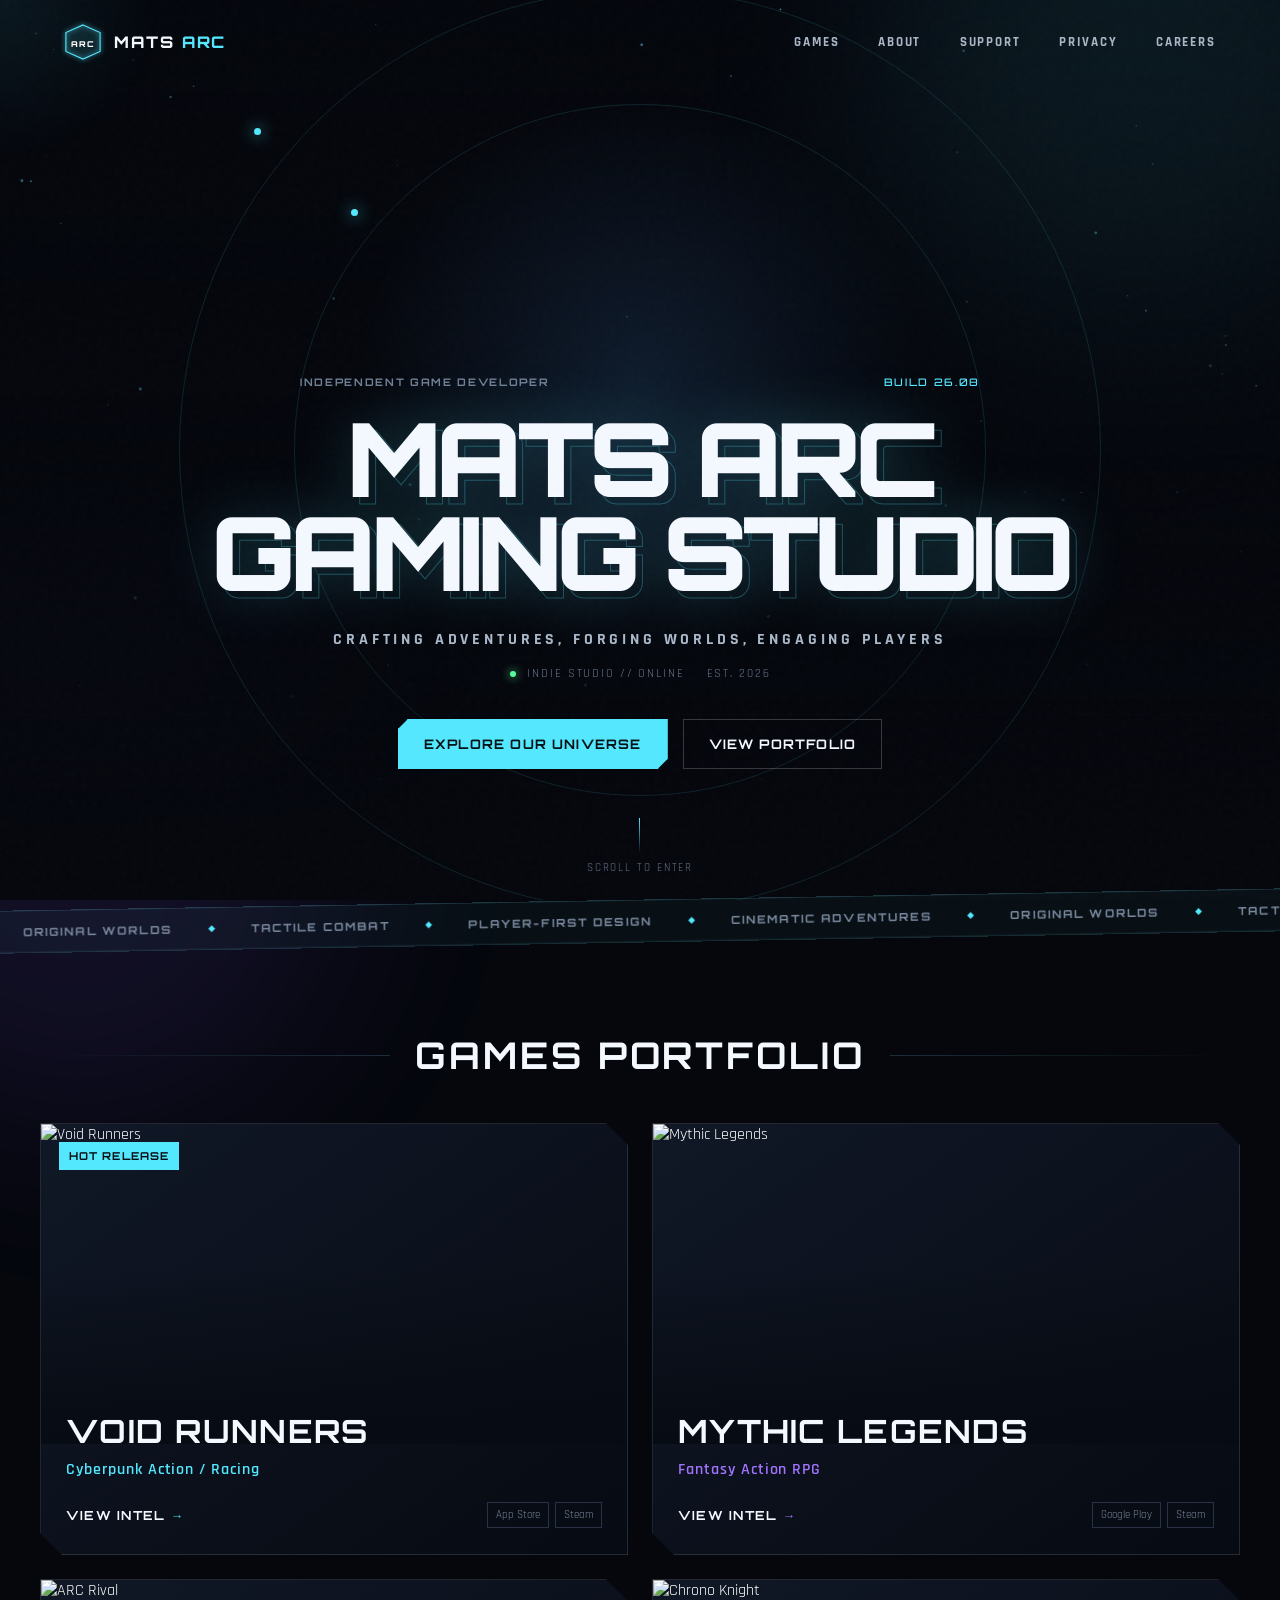
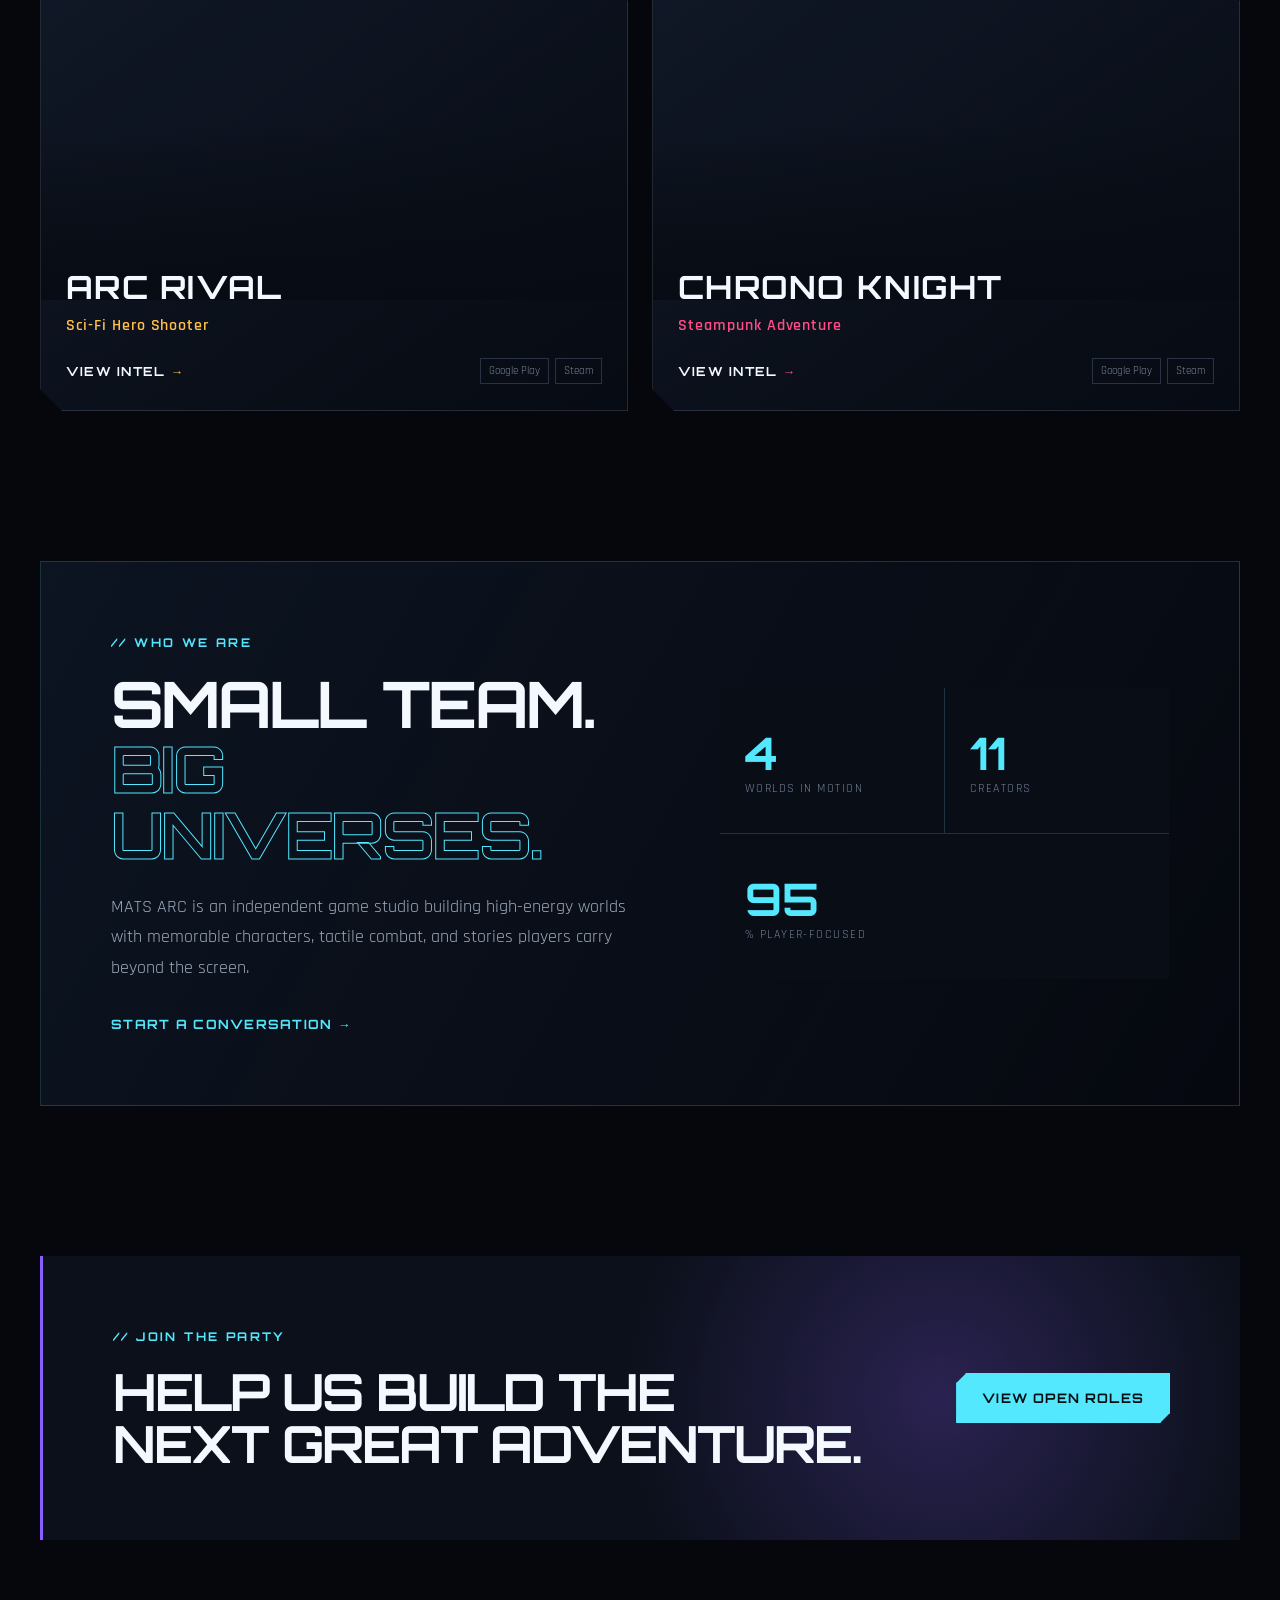
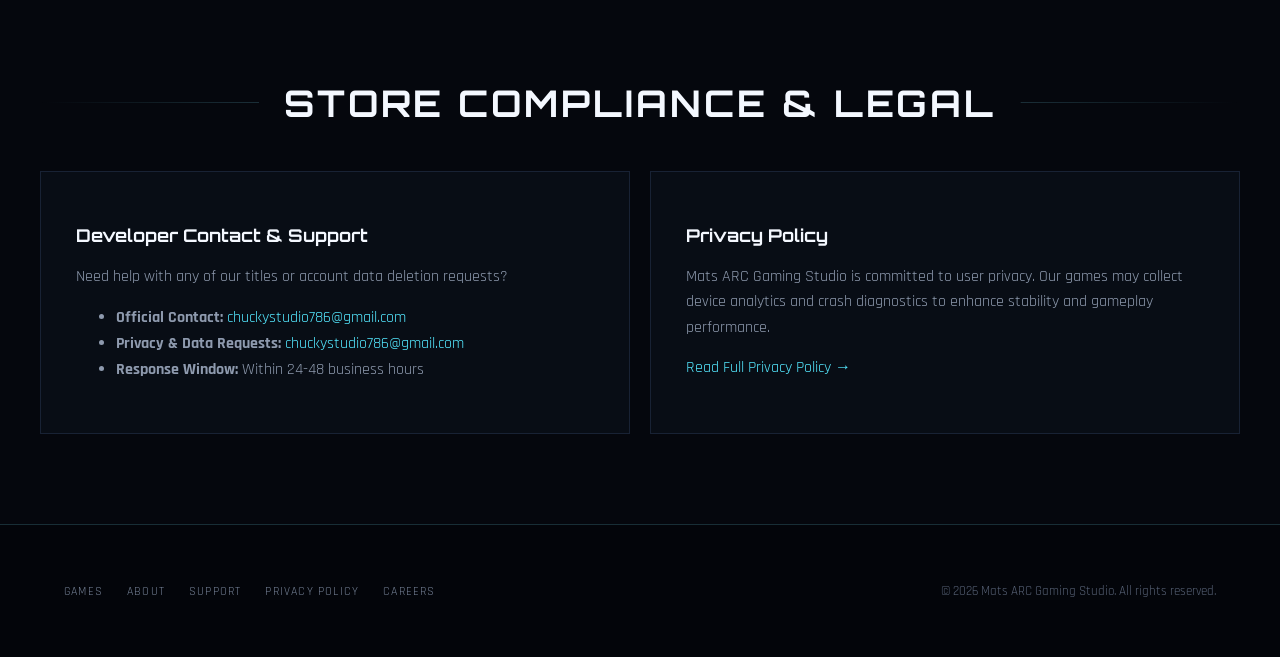
==== index.html @ cc890bae "feat: Built portfolio site with privacy page" ====
<!DOCTYPE html>
<html lang="en">
<head>
  <meta charset="UTF-8">
  <meta name="viewport" content="width=device-width, initial-scale=1.0">
  <title>MATS ARC | Official Game Studio Portfolio</title>
  <link rel="stylesheet" href="style.css">
  <link rel="preconnect" href="https://fonts.googleapis.com">
  <link rel="preconnect" href="https://fonts.gstatic.com" crossorigin>
  <link href="https://fonts.googleapis.com/css2?family=Orbitron:wght@500;700;900&family=Rajdhani:wght@500;600;700&display=swap" rel="stylesheet">
</head>
<body>

  <div class="cursor-glow" aria-hidden="true"></div>
  <div class="scroll-progress" aria-hidden="true"></div>
  <div class="screen-noise" aria-hidden="true"></div>

  <div class="page-loader" aria-hidden="true">
    <div class="loader-mark">ARC</div>
    <div class="loader-track"><span></span></div>
  </div>

  <!-- Background Animated Canvas -->
  <canvas id="particle-canvas"></canvas>

  <!-- Ambient Energy Waves -->
  <div class="ambient-glow wave-1"></div>
  <div class="ambient-glow wave-2"></div>

  <!-- Header Navigation -->
  <nav class="navbar">
    <a href="#" class="nav-logo">
      <div class="logo-shield">
        <svg viewBox="0 0 100 100" class="shield-svg">
          <polygon points="50,5 95,25 95,75 50,95 5,75 5,25" class="shield-border"/>
          <text x="50" y="62" text-anchor="middle" class="shield-text">ARC</text>
        </svg>
      </div>
      <span class="logo-name">MATS <span>ARC</span></span>
    </a>

    <ul class="nav-links">
      <li><a href="#games" class="active">GAMES</a></li>
      <li><a href="#about">ABOUT</a></li>
      <li><a href="#support">SUPPORT</a></li>
      <li><a href="privacy.html">PRIVACY</a></li>
      <li><a href="#careers">CAREERS</a></li>
    </ul>

    <button class="mobile-toggle" aria-label="Toggle Navigation">
      <span></span><span></span><span></span>
    </button>
  </nav>

  <!-- Hero Banner -->
  <header class="hero-section">
    <div class="hero-grid" aria-hidden="true"></div>
    <div class="hero-orbit orbit-one" aria-hidden="true"></div>
    <div class="hero-orbit orbit-two" aria-hidden="true"></div>
    <div class="hero-character character-left"></div>
    <div class="hero-character character-right"></div>
    
    <div class="hero-content">
      <div class="hero-kicker"><span>INDEPENDENT GAME DEVELOPER</span><b>BUILD 26.08</b></div>
      <h1 class="hero-title" data-text="MATS ARC GAMING STUDIO">MATS ARC GAMING STUDIO</h1>
      <p class="hero-subtitle">CRAFTING ADVENTURES, FORGING WORLDS, ENGAGING PLAYERS</p>

      <div class="hero-status" aria-label="Studio status">
        <span><i></i> INDIE STUDIO // ONLINE</span>
        <span>EST. 2026</span>
      </div>
      
      <div class="hero-actions">
        <a href="#games" class="btn btn-primary">
          <span class="btn-text">EXPLORE OUR UNIVERSE</span>
          <span class="btn-glow"></span>
        </a>
        <a href="#games" class="btn btn-secondary">
          <span class="btn-text">VIEW PORTFOLIO</span>
        </a>
      </div>
    </div>
    <a href="#games" class="scroll-cue" aria-label="Scroll to games"><span></span>SCROLL TO ENTER</a>
  </header>

  <div class="signal-strip" aria-label="Studio highlights">
    <div class="signal-track">
      <span>ORIGINAL WORLDS</span><i>◆</i><span>TACTILE COMBAT</span><i>◆</i><span>PLAYER-FIRST DESIGN</span><i>◆</i><span>CINEMATIC ADVENTURES</span><i>◆</i>
      <span>ORIGINAL WORLDS</span><i>◆</i><span>TACTILE COMBAT</span><i>◆</i><span>PLAYER-FIRST DESIGN</span><i>◆</i><span>CINEMATIC ADVENTURES</span><i>◆</i>
    </div>
  </div>

  <!-- Main Content Body -->
  <main class="main-wrapper">

    <!-- Section Title -->
    <div class="section-header reveal" id="games">
      <div class="header-line"></div>
      <h2 class="section-title">GAMES PORTFOLIO</h2>
      <div class="header-line"></div>
    </div>

    <!-- Games Portfolio Grid -->
    <div class="portfolio-grid">

      <!-- Card 1 -->
      <article class="game-card reveal" data-accent="cyan">
        <div class="card-border-glow"></div>
        <div class="card-image-wrapper">
          <img src="https://images.unsplash.com/photo-1542751371-adc38448a05e?auto=format&fit=crop&w=800&q=80" alt="Void Runners" class="game-img">
          <div class="card-overlay"></div>
          <span class="game-badge">HOT RELEASE</span>
        </div>
        <div class="card-content">
          <h3 class="game-name">VOID RUNNERS</h3>
          <p class="game-genre">Cyberpunk Action / Racing</p>
          <div class="card-actions">
            <button class="btn-play" data-game="void">VIEW INTEL</button>
            <div class="store-icons">
              <span class="store-badge">App Store</span>
              <span class="store-badge">Steam</span>
            </div>
          </div>
        </div>
      </article>

      <!-- Card 2 -->
      <article class="game-card reveal" data-accent="violet">
        <div class="card-border-glow"></div>
        <div class="card-image-wrapper">
          <img src="https://images.unsplash.com/photo-1518709268805-4e9042af9f23?auto=format&fit=crop&w=800&q=80" alt="Mythic Legends" class="game-img">
          <div class="card-overlay"></div>
        </div>
        <div class="card-content">
          <h3 class="game-name">MYTHIC LEGENDS</h3>
          <p class="game-genre">Fantasy Action RPG</p>
          <div class="card-actions">
            <button class="btn-play" data-game="mythic">VIEW INTEL</button>
            <div class="store-icons">
              <span class="store-badge">Google Play</span>
              <span class="store-badge">Steam</span>
            </div>
          </div>
        </div>
      </article>

      <!-- Card 3 -->
      <article class="game-card reveal" data-accent="amber">
        <div class="card-border-glow"></div>
        <div class="card-image-wrapper">
          <img src="https://images.unsplash.com/photo-1538481199705-c710c4e965fc?auto=format&fit=crop&w=800&q=80" alt="ARC Rival" class="game-img">
          <div class="card-overlay"></div>
        </div>
        <div class="card-content">
          <h3 class="game-name">ARC RIVAL</h3>
          <p class="game-genre">Sci-Fi Hero Shooter</p>
          <div class="card-actions">
            <button class="btn-play" data-game="rival">VIEW INTEL</button>
            <div class="store-icons">
              <span class="store-badge">Google Play</span>
              <span class="store-badge">Steam</span>
            </div>
          </div>
        </div>
      </article>

      <!-- Card 4 -->
      <article class="game-card reveal" data-accent="rose">
        <div class="card-border-glow"></div>
        <div class="card-image-wrapper">
          <img src="https://images.unsplash.com/photo-1511512578047-dfb367046420?auto=format&fit=crop&w=800&q=80" alt="Chrono Knight" class="game-img">
          <div class="card-overlay"></div>
        </div>
        <div class="card-content">
          <h3 class="game-name">CHRONO KNIGHT</h3>
          <p class="game-genre">Steampunk Adventure</p>
          <div class="card-actions">
            <button class="btn-play" data-game="chrono">VIEW INTEL</button>
            <div class="store-icons">
              <span class="store-badge">Google Play</span>
              <span class="store-badge">Steam</span>
            </div>
          </div>
        </div>
      </article>

    </div>

    <section class="about-section reveal" id="about">
      <div class="about-copy">
        <span class="eyebrow">// WHO WE ARE</span>
        <h2>SMALL TEAM.<br><em>BIG UNIVERSES.</em></h2>
        <p>MATS ARC is an independent game studio building high-energy worlds with memorable characters, tactile combat, and stories players carry beyond the screen.</p>
        <a href="mailto:hello@matsarc.com" class="text-link">START A CONVERSATION <span>&rarr;</span></a>
      </div>
      <div class="studio-stats">
        <div class="stat"><strong data-count="4">0</strong><span>WORLDS IN MOTION</span></div>
        <div class="stat"><strong data-count="12">0</strong><span>CREATORS</span></div>
        <div class="stat"><strong data-count="100">0</strong><span>% PLAYER-FOCUSED</span></div>
      </div>
    </section>

    <section class="careers-banner reveal" id="careers">
      <div><span class="eyebrow">// JOIN THE PARTY</span><h2>HELP US BUILD THE<br>NEXT GREAT ADVENTURE.</h2></div>
      <a href="mailto:careers@matsarc.com" class="btn btn-primary"><span class="btn-text">VIEW OPEN ROLES</span><span class="btn-glow"></span></a>
    </section>

    <!-- Store Compliance & Privacy Section -->
    <div class="compliance-section reveal" id="privacy">
      <div class="section-header">
        <div class="header-line"></div>
        <h2 class="section-title">STORE COMPLIANCE & LEGAL</h2>
        <div class="header-line"></div>
      </div>

      <div class="compliance-grid">
        <div class="compliance-card" id="support">
          <h3>Developer Contact & Support</h3>
          <p>Need help with any of our titles or account data deletion requests?</p>
          <ul>
            <li><strong>Official Contact:</strong> <a href="mailto:chuckystudio786@gmail.com">chuckystudio786@gmail.com</a></li>
            <li><strong>Privacy & Data Requests:</strong> <a href="mailto:chuckystudio786@gmail.com?subject=MATS%20ARC%20Privacy%20Request">chuckystudio786@gmail.com</a></li>
            <li><strong>Response Window:</strong> Within 24-48 business hours</li>
          </ul>
        </div>

        <div class="compliance-card">
          <h3>Privacy Policy</h3>
          <p>Mats ARC Gaming Studio is committed to user privacy. Our games may collect device analytics and crash diagnostics to enhance stability and gameplay performance.</p>
          <a href="privacy.html" class="policy-link">Read Full Privacy Policy &rarr;</a>
        </div>
      </div>
    </div>

  </main>

  <!-- Footer -->
  <footer class="footer">
    <div class="footer-content">
      <div class="footer-links">
        <a href="#games">GAMES</a>
        <a href="#about">ABOUT</a>
        <a href="#support">SUPPORT</a>
        <a href="privacy.html">PRIVACY POLICY</a>
        <a href="#careers">CAREERS</a>
      </div>
      <p class="copyright">&copy; 2026 Mats ARC Gaming Studio. All rights reserved.</p>
    </div>
  </footer>

  <!-- Scroll To Top Button -->
  <button class="scroll-top" id="scrollTopBtn" aria-label="Scroll to top">&#9650;</button>

  <dialog class="game-modal" id="gameModal">
    <button class="modal-close" aria-label="Close game details">×</button>
    <div class="modal-visual">
      <img src="" alt="">
      <div class="modal-scan"></div>
      <span class="modal-index">FILE // 01</span>
    </div>
    <div class="modal-copy">
      <span class="eyebrow">// PROJECT INTELLIGENCE</span>
      <h2></h2>
      <p class="modal-genre"></p>
      <p class="modal-description"></p>
      <div class="modal-meta"><span>STATUS <b>IN DEVELOPMENT</b></span><span>ENGINE <b>UNITY</b></span><span>MODE <b>ONLINE</b></span></div>
      <a href="mailto:hello@matsarc.com" class="btn btn-primary"><span class="btn-text">REQUEST ACCESS</span></a>
    </div>
  </dialog>

  <script src="script.js"></script>
</body>
</html>
---- style.css ----
:root {
  --ink: #05070d;
  --panel: #0b101b;
  --line: rgba(124, 230, 255, .18);
  --cyan: #54e8ff;
  --violet: #8b5cff;
  --text: #f4f8ff;
  --muted: #8996aa;
}

* { box-sizing: border-box; }
html { scroll-behavior: smooth; }
body { margin: 0; overflow-x: hidden; color: var(--text); background: var(--ink); font-family: "Rajdhani", sans-serif; }
a { color: inherit; text-decoration: none; }
button { font: inherit; }

#particle-canvas { position: fixed; inset: 0; z-index: -3; width: 100%; height: 100%; }
.ambient-glow { position: fixed; z-index: -2; width: 42vw; aspect-ratio: 1; border-radius: 50%; filter: blur(100px); opacity: .1; pointer-events: none; }
.wave-1 { top: -20%; right: -10%; background: var(--cyan); animation: drift 13s ease-in-out infinite alternate; }
.wave-2 { bottom: -25%; left: -15%; background: var(--violet); animation: drift 16s ease-in-out infinite alternate-reverse; }
.cursor-glow { position: fixed; z-index: 20; width: 340px; height: 340px; border-radius: 50%; background: radial-gradient(circle, rgba(84,232,255,.08), transparent 68%); transform: translate(-50%,-50%); pointer-events: none; }
.scroll-progress { position:fixed; z-index:100; top:0; left:0; width:0; height:2px; background:linear-gradient(90deg,var(--violet),var(--cyan)); box-shadow:0 0 12px var(--cyan); }
.screen-noise { position:fixed; z-index:90; inset:0; opacity:.025; pointer-events:none; background-image:url("data:image/svg+xml,%3Csvg viewBox='0 0 180 180' xmlns='http://www.w3.org/2000/svg'%3E%3Cfilter id='n'%3E%3CfeTurbulence type='fractalNoise' baseFrequency='.9' numOctaves='4' stitchTiles='stitch'/%3E%3C/filter%3E%3Crect width='100%25' height='100%25' filter='url(%23n)' opacity='.8'/%3E%3C/svg%3E"); }

.page-loader { position: fixed; inset: 0; z-index: 999; display: grid; place-content: center; gap: 18px; background: #03050a; transition: opacity .55s, visibility .55s; }
.page-loader.done { opacity: 0; visibility: hidden; }
.loader-mark { color: var(--cyan); font: 900 2rem "Orbitron"; letter-spacing: .3em; text-shadow: 0 0 25px var(--cyan); }
.loader-track { width: 150px; height: 2px; background: #172232; overflow: hidden; }
.loader-track span { display: block; height: 100%; background: var(--cyan); animation: load 1s ease both; }

.navbar { position: fixed; top: 0; z-index: 50; width: 100%; height: 84px; padding: 0 clamp(24px,5vw,80px); display: flex; align-items: center; justify-content: space-between; border-bottom: 1px solid transparent; transition: .35s; }
.navbar.scrolled { height: 66px; background: rgba(5,7,13,.82); backdrop-filter: blur(18px); border-color: var(--line); }
.nav-logo { display: flex; align-items: center; gap: 12px; font: 800 1rem "Orbitron"; letter-spacing: .12em; }
.logo-shield { width: 38px; }
.shield-svg { display: block; overflow: visible; }
.shield-border { fill: rgba(84,232,255,.06); stroke: var(--cyan); stroke-width: 3; filter: drop-shadow(0 0 7px var(--cyan)); }
.shield-text { fill: white; font: 900 21px "Orbitron"; }
.logo-name span, .eyebrow, .text-link { color: var(--cyan); }
.nav-links { display: flex; align-items: center; gap: clamp(18px,3vw,42px); margin: 0; padding: 0; list-style: none; }
.nav-links a { position: relative; color: #abb6c7; font-weight: 700; letter-spacing: .14em; font-size: .84rem; }
.nav-links a::after { content:""; position:absolute; left:0; bottom:-10px; width:0; height:2px; background:var(--cyan); box-shadow:0 0 10px var(--cyan); transition:.25s; }
.nav-links a:hover, .nav-links a.active { color:white; }
.nav-links a:hover::after, .nav-links a.active::after { width:100%; }
.mobile-toggle { display:none; background:none; border:0; }

.hero-section { position: relative; min-height: 100svh; display:grid; place-items:center; overflow:hidden; padding: 120px 24px 80px; isolation:isolate; }
.hero-section::before { content:""; position:absolute; inset:0; z-index:-2; background: radial-gradient(circle at 50% 42%, rgba(34,66,103,.35), transparent 34%), linear-gradient(to bottom, rgba(5,7,13,.2), var(--ink) 94%); }
.hero-grid { position:absolute; z-index:-3; inset:42% -20% -30%; background-image: linear-gradient(rgba(84,232,255,.15) 1px,transparent 1px), linear-gradient(90deg,rgba(84,232,255,.15) 1px,transparent 1px); background-size:70px 70px; transform:perspective(400px) rotateX(63deg); mask-image:linear-gradient(to bottom,transparent,black 20%,transparent); animation:gridMove 5s linear infinite; }
.hero-content { position:relative; z-index:2; max-width:1100px; text-align:center; }
.hero-kicker { display:flex; justify-content:space-between; width:min(680px,90vw); margin:0 auto 22px; color:#718096; font:700 .65rem "Orbitron"; letter-spacing:.16em; animation:heroIn .8s .35s both; }.hero-kicker b{color:var(--cyan);font-weight:500}
.hero-title { margin:0; font:900 clamp(3rem,8vw,7.5rem)/.92 "Orbitron"; letter-spacing:-.055em; text-wrap:balance; filter:drop-shadow(0 0 28px rgba(84,232,255,.22)); animation:heroIn .9s .45s both; }
.hero-title::before { content:attr(data-text); position:absolute; inset:0; z-index:-1; color:transparent; -webkit-text-stroke:1px rgba(84,232,255,.28); transform:translate(7px,7px); }
.hero-title.glitch::after { content:attr(data-text); position:absolute; inset:0; color:var(--text); background:var(--ink); clip-path:inset(35% 0 42% 0); transform:translate(-5px,2px); text-shadow:6px 0 var(--violet),-5px 0 var(--cyan); animation:glitch .32s steps(2,end); }
.hero-subtitle { margin:30px auto 16px; color:#aab8c9; font-weight:700; letter-spacing:.24em; font-size:clamp(.72rem,1.3vw,1rem); animation:heroIn .9s .6s both; }
.hero-status { display:flex; justify-content:center; gap:22px; color:#68768b; font-size:.73rem; letter-spacing:.16em; animation:heroIn .9s .7s both; }
.hero-status i { display:inline-block; width:6px; height:6px; margin-right:7px; border-radius:50%; background:#58ff9d; box-shadow:0 0 10px #58ff9d; animation:pulse 1.5s infinite; }
.hero-actions { display:flex; justify-content:center; gap:15px; margin-top:38px; animation:heroIn .9s .78s both; }
.btn { position:relative; min-width:190px; padding:16px 25px; overflow:hidden; border:1px solid rgba(255,255,255,.2); text-align:center; font:700 .82rem "Orbitron"; letter-spacing:.09em; transition:.28s; }
.btn-primary { color:#041014; background:var(--cyan); border-color:var(--cyan); box-shadow:0 0 25px rgba(84,232,255,.2); clip-path:polygon(10px 0,100% 0,100% calc(100% - 10px),calc(100% - 10px) 100%,0 100%,0 10px); }
.btn-primary:hover { transform:translateY(-4px); box-shadow:0 0 38px rgba(84,232,255,.48); }
.btn-secondary:hover { color:var(--cyan); border-color:var(--cyan); background:rgba(84,232,255,.07); }
.scroll-cue { position:absolute; bottom:25px; display:grid; justify-items:center; gap:8px; color:#667287; font-size:.66rem; letter-spacing:.18em; }
.scroll-cue span { display:block; width:1px; height:35px; background:linear-gradient(var(--cyan),transparent); animation:scrollCue 1.5s infinite; }
.hero-orbit { position:absolute; z-index:-1; border:1px solid rgba(84,232,255,.12); border-radius:50%; animation:spin 28s linear infinite; }
.hero-orbit::after { content:""; position:absolute; top:15%; left:8%; width:7px; height:7px; border-radius:50%; background:var(--cyan); box-shadow:0 0 16px var(--cyan); }
.orbit-one { width:54vw; aspect-ratio:1; }
.orbit-two { width:72vw; aspect-ratio:1; animation-direction:reverse; animation-duration:42s; }
.signal-strip { overflow:hidden; border-block:1px solid var(--line); background:rgba(84,232,255,.035); transform:rotate(-1deg) scale(1.02); }.signal-track { display:flex; align-items:center; width:max-content; padding:13px 0; animation:ticker 28s linear infinite; }.signal-track span { padding:0 35px; color:#7d8ca2; font:700 .68rem "Orbitron"; letter-spacing:.18em; }.signal-track i{color:var(--cyan);font-style:normal;font-size:.55rem}

.main-wrapper { width:min(1200px,calc(100% - 40px)); margin:auto; padding:90px 0; }
.section-header { display:flex; align-items:center; gap:25px; margin-bottom:45px; }
.section-title { margin:0; white-space:nowrap; font:700 clamp(1.4rem,3vw,2.3rem) "Orbitron"; letter-spacing:.08em; }
.header-line { width:100%; height:1px; background:linear-gradient(90deg,transparent,var(--line)); }
.header-line:last-child { transform:scaleX(-1); }
.portfolio-grid { display:grid; grid-template-columns:repeat(2,1fr); gap:24px; }
.game-card { --card-accent:var(--cyan); position:relative; overflow:hidden; background:linear-gradient(145deg,rgba(18,26,41,.9),rgba(7,11,19,.95)); border:1px solid rgba(255,255,255,.1); clip-path:polygon(0 0,calc(100% - 22px) 0,100% 22px,100% 100%,22px 100%,0 calc(100% - 22px)); transform-style:preserve-3d; transition:transform .15s ease-out,border-color .3s; }
.game-card[data-accent="violet"] { --card-accent:#a174ff; }.game-card[data-accent="amber"] { --card-accent:#ffbf4d; }.game-card[data-accent="rose"] { --card-accent:#ff4d89; }
.game-card:hover { border-color:var(--card-accent); }
.card-border-glow { position:absolute; z-index:3; inset:auto var(--mouse-x,50%) 0 auto; width:180px; height:180px; background:radial-gradient(circle,var(--card-accent),transparent 70%); opacity:0; filter:blur(50px); pointer-events:none; transition:opacity .3s; }
.game-card:hover .card-border-glow { opacity:.28; }
.card-image-wrapper { position:relative; height:320px; overflow:hidden; }
.game-img { width:100%; height:100%; object-fit:cover; filter:saturate(.75) contrast(1.08); transition:transform .8s cubic-bezier(.2,.7,.1,1),filter .4s; }
.game-card:hover .game-img { transform:scale(1.08); filter:saturate(1.15) contrast(1.08); }
.card-overlay { position:absolute; inset:0; background:linear-gradient(transparent 45%,rgba(7,11,19,.98)); }
.game-badge { position:absolute; top:18px; left:18px; padding:7px 10px; color:#071015; background:var(--cyan); font:700 .68rem "Orbitron"; letter-spacing:.1em; }
.card-content { position:relative; padding:2px 25px 26px; margin-top:-35px; }
.game-name { margin:0; font:700 clamp(1.35rem,2.6vw,2rem) "Orbitron"; letter-spacing:.04em; }
.game-genre { margin:8px 0 22px; color:var(--card-accent); font-weight:600; letter-spacing:.06em; }
.card-actions { display:flex; align-items:center; justify-content:space-between; gap:10px; }
.btn-play { padding:0; color:inherit; background:none; border:0; cursor:pointer; font:700 .78rem "Orbitron"; letter-spacing:.1em; }
.btn-play::after { content:"  →"; color:var(--card-accent); }
.store-icons { display:flex; gap:6px; }.store-badge { padding:5px 8px; color:#778398; border:1px solid #283244; font-size:.7rem; }

.about-section { display:grid; grid-template-columns:1.2fr 1fr; gap:70px; align-items:center; margin:150px 0; padding:70px; background:linear-gradient(120deg,rgba(14,22,36,.9),rgba(7,10,17,.6)); border:1px solid var(--line); }
.eyebrow { font:700 .75rem "Orbitron"; letter-spacing:.2em; }
.about-copy h2,.careers-banner h2 { margin:18px 0 25px; font:700 clamp(2.3rem,5vw,4.5rem)/1.02 "Orbitron"; letter-spacing:-.04em; }
.about-copy h2 em { color:transparent; -webkit-text-stroke:1px var(--cyan); font-style:normal; }
.about-copy p { max-width:600px; color:#9ca9ba; font-size:1.15rem; line-height:1.65; }
.text-link { display:inline-block; margin-top:15px; font:700 .8rem "Orbitron"; letter-spacing:.1em; }.text-link span { display:inline-block; transition:.2s; }.text-link:hover span { transform:translateX(7px); }
.studio-stats { display:grid; grid-template-columns:repeat(2,1fr); gap:1px; background:var(--line); }
.stat { min-height:145px; display:flex; flex-direction:column; justify-content:center; padding:25px; background:#080d16; }
.stat:last-child { grid-column:span 2; }.stat strong { color:var(--cyan); font:700 2.8rem "Orbitron"; }.stat span { color:#738096; font-size:.75rem; letter-spacing:.12em; }
.careers-banner { display:flex; align-items:center; justify-content:space-between; gap:40px; margin:0 0 140px; padding:70px; background:radial-gradient(circle at 75%,rgba(139,92,255,.24),transparent 35%),#0b101a; border-left:3px solid var(--violet); }
.careers-banner h2 { margin-bottom:0; font-size:clamp(2rem,4vw,3.6rem); }

.compliance-section { margin-top:80px; }.compliance-grid { display:grid; grid-template-columns:repeat(2,1fr); gap:20px; }
.compliance-card { padding:35px; background:#080d15; border:1px solid #182234; }.compliance-card h3 { font:700 1.1rem "Orbitron"; }.compliance-card p,.compliance-card li { color:#8e9aae; line-height:1.6; }.compliance-card a { color:var(--cyan); }
.footer { padding:45px 5vw; border-top:1px solid var(--line); background:#03050a; }.footer-content { display:flex; justify-content:space-between; align-items:center; gap:20px; }.footer-links { display:flex; gap:24px; flex-wrap:wrap; }.footer-links a { color:#748095; font-size:.75rem; letter-spacing:.1em; }.copyright { color:#566175; font-size:.8rem; }
.scroll-top { position:fixed; right:22px; bottom:22px; z-index:30; width:43px; height:43px; color:var(--cyan); background:rgba(5,10,17,.8); border:1px solid var(--cyan); opacity:0; transform:translateY(15px); pointer-events:none; transition:.3s; }.scroll-top.visible { opacity:1; transform:none; pointer-events:auto; }
.game-modal { width:min(1050px,calc(100% - 32px)); max-height:min(720px,calc(100svh - 32px)); padding:0; overflow:hidden; color:var(--text); background:#080d16; border:1px solid rgba(84,232,255,.4); box-shadow:0 0 100px rgba(0,0,0,.85),0 0 40px rgba(84,232,255,.1); }.game-modal[open]{display:grid;grid-template-columns:1.1fr 1fr;animation:modalIn .38s cubic-bezier(.2,.8,.2,1)}.game-modal::backdrop{background:rgba(1,3,7,.86);backdrop-filter:blur(12px)}.modal-close{position:absolute;z-index:5;right:15px;top:12px;width:38px;height:38px;color:white;background:rgba(5,7,13,.7);border:1px solid #445066;cursor:pointer;font-size:1.5rem}.modal-visual{position:relative;min-height:540px;overflow:hidden}.modal-visual img{width:100%;height:100%;object-fit:cover;filter:saturate(.8) contrast(1.1)}.modal-visual::after{content:"";position:absolute;inset:0;background:linear-gradient(90deg,transparent 70%,#080d16),linear-gradient(transparent 65%,rgba(8,13,22,.9))}.modal-scan{position:absolute;z-index:2;left:0;right:0;height:2px;background:var(--cyan);box-shadow:0 0 16px var(--cyan);opacity:.65;animation:scan 3s linear infinite}.modal-index{position:absolute;z-index:3;left:22px;bottom:20px;color:var(--cyan);font:700 .7rem "Orbitron";letter-spacing:.16em}.modal-copy{align-self:center;padding:55px}.modal-copy h2{margin:18px 0 4px;font:800 clamp(2rem,4vw,3.5rem)/1 "Orbitron"}.modal-genre{margin:0 0 28px;color:var(--cyan);font-weight:700;letter-spacing:.08em}.modal-description{color:#9aa8ba;line-height:1.7;font-size:1.05rem}.modal-meta{display:grid;grid-template-columns:repeat(3,1fr);gap:10px;margin:28px 0}.modal-meta span{display:grid;gap:5px;color:#5d6b80;font-size:.65rem;letter-spacing:.1em}.modal-meta b{color:#b9c5d6;font-weight:600}
.reveal { opacity:0; transform:translateY(45px); transition:opacity .8s,transform .8s; }.reveal.in-view { opacity:1; transform:none; }.portfolio-grid .reveal:nth-child(2),.compliance-grid>*:nth-child(2) { transition-delay:.1s; }

@keyframes load { from{width:0}to{width:100%} } @keyframes heroIn { from{opacity:0;transform:translateY(28px)}to{opacity:1;transform:none} } @keyframes pulse { 50%{opacity:.35} } @keyframes spin { to{transform:rotate(360deg)} } @keyframes drift { to{transform:translate(15vw,10vh) scale(1.2)} } @keyframes gridMove { to{background-position:0 70px} } @keyframes ticker{to{transform:translateX(-50%)}} @keyframes scan{from{top:0}to{top:100%}} @keyframes modalIn{from{opacity:0;transform:scale(.94) translateY(30px)}to{opacity:1;transform:none}} @keyframes glitch{0%{clip-path:inset(10% 0 72%);transform:translate(7px,-2px)}35%{clip-path:inset(62% 0 15%);transform:translate(-7px,3px)}70%{clip-path:inset(36% 0 40%);transform:translate(4px,-3px)}100%{clip-path:inset(0 0 100%);transform:none}} @keyframes scrollCue { 0%{transform:scaleY(0);transform-origin:top}50%{transform:scaleY(1);transform-origin:top}51%{transform-origin:bottom}100%{transform:scaleY(0);transform-origin:bottom} }

@media(max-width:800px){
  .cursor-glow{display:none}.navbar{height:68px;padding:0 20px}.nav-links{position:fixed;inset:68px 0 auto;display:grid;gap:0;padding:15px 24px 25px;background:rgba(5,7,13,.97);transform:translateY(-140%);transition:.35s}.nav-links.open{transform:none}.nav-links a{display:block;padding:15px}.mobile-toggle{display:grid;gap:5px}.mobile-toggle span{display:block;width:25px;height:2px;background:white}.logo-name{font-size:.85rem}.hero-title{font-size:clamp(2.7rem,13vw,5rem)}.hero-status{flex-direction:column;gap:5px}.hero-actions{flex-direction:column;align-items:center}.orbit-one{width:110vw}.orbit-two{width:150vw}.portfolio-grid,.about-section,.compliance-grid{grid-template-columns:1fr}.card-image-wrapper{height:240px}.about-section{margin:90px 0;padding:38px 25px;gap:45px}.careers-banner{align-items:flex-start;flex-direction:column;margin-bottom:90px;padding:40px 25px}.footer-content{align-items:flex-start;flex-direction:column}.main-wrapper{padding-top:65px}.section-header{gap:12px}.section-title{white-space:normal;text-align:center}.store-icons{display:none}
  .game-modal[open]{grid-template-columns:1fr;overflow-y:auto}.modal-visual{min-height:250px;max-height:280px}.modal-copy{padding:32px 24px}.modal-meta{grid-template-columns:1fr 1fr}.hero-kicker{font-size:.55rem}
}
@media(prefers-reduced-motion:reduce){*,*::before,*::after{scroll-behavior:auto!important;animation-duration:.01ms!important;animation-iteration-count:1!important;transition-duration:.01ms!important}.cursor-glow{display:none}}

/* Privacy policy */
.legal-page { background:radial-gradient(circle at 80% 0,rgba(84,232,255,.08),transparent 28%),var(--ink); }
.legal-nav { position:sticky; background:rgba(5,7,13,.88); backdrop-filter:blur(18px); border-bottom-color:var(--line); }
.legal-back { color:#9aa8ba; font:700 .75rem "Orbitron"; letter-spacing:.1em; transition:.2s; }.legal-back:hover{color:var(--cyan)}
.legal-shell { width:min(940px,calc(100% - 40px)); margin:auto; padding:150px 0 100px; }
.legal-hero { margin-bottom:55px; padding-bottom:45px; border-bottom:1px solid var(--line); }
.legal-hero h1 { margin:18px 0; font:800 clamp(2.8rem,7vw,5.8rem)/.95 "Orbitron"; letter-spacing:-.05em; }
.legal-hero p { max-width:690px; color:#9ba9bc; font-size:1.15rem; line-height:1.65; }
.legal-meta { display:flex; flex-wrap:wrap; gap:12px 30px; margin-top:25px; color:#657288; font-size:.8rem; letter-spacing:.08em; }.legal-meta strong{color:#aeb9c9}
.legal-summary { display:grid; grid-template-columns:repeat(3,1fr); gap:1px; margin:40px 0 65px; background:var(--line); border:1px solid var(--line); }
.legal-summary div { padding:25px; background:#080d16; }.legal-summary strong{display:block;margin-bottom:8px;color:var(--cyan);font:700 .78rem "Orbitron";letter-spacing:.08em}.legal-summary span{color:#8290a4;font-size:.9rem}
.policy-layout { display:grid; grid-template-columns:220px 1fr; gap:60px; align-items:start; }
.policy-toc { position:sticky; top:100px; display:grid; gap:4px; padding-left:18px; border-left:1px solid var(--line); }.policy-toc span{margin-bottom:8px;color:#536176;font-size:.65rem;letter-spacing:.16em}.policy-toc a{padding:5px 0;color:#7e8ba0;font-size:.82rem;transition:.2s}.policy-toc a:hover{color:var(--cyan);transform:translateX(3px)}
.policy-content section { scroll-margin-top:95px; margin-bottom:52px; }.policy-content h2{margin:0 0 17px;font:700 1.3rem "Orbitron";letter-spacing:.04em}.policy-content h2::before{content:"// ";color:var(--cyan)}.policy-content p,.policy-content li{color:#9aa7b9;line-height:1.75}.policy-content ul{padding-left:22px}.policy-content a{color:var(--cyan)}.policy-note{padding:20px 22px;background:rgba(84,232,255,.045);border-left:2px solid var(--cyan)}
.provider-links { display:grid; grid-template-columns:repeat(2,minmax(0,1fr)); gap:9px; padding:0!important; list-style:none; }.provider-links li{line-height:1.35}.provider-links a{display:block;height:100%;padding:13px 15px;background:#080d16;border:1px solid #192438;transition:.2s}.provider-links a:hover{border-color:var(--cyan);background:rgba(84,232,255,.05)}
.legal-footer { text-align:center; color:#5f6b7d; font-size:.8rem; padding:35px 20px; border-top:1px solid var(--line); }
@media(max-width:700px){.legal-back{font-size:.65rem}.legal-summary,.provider-links{grid-template-columns:1fr}.policy-layout{grid-template-columns:1fr}.policy-toc{position:static}.legal-shell{padding-top:115px}}
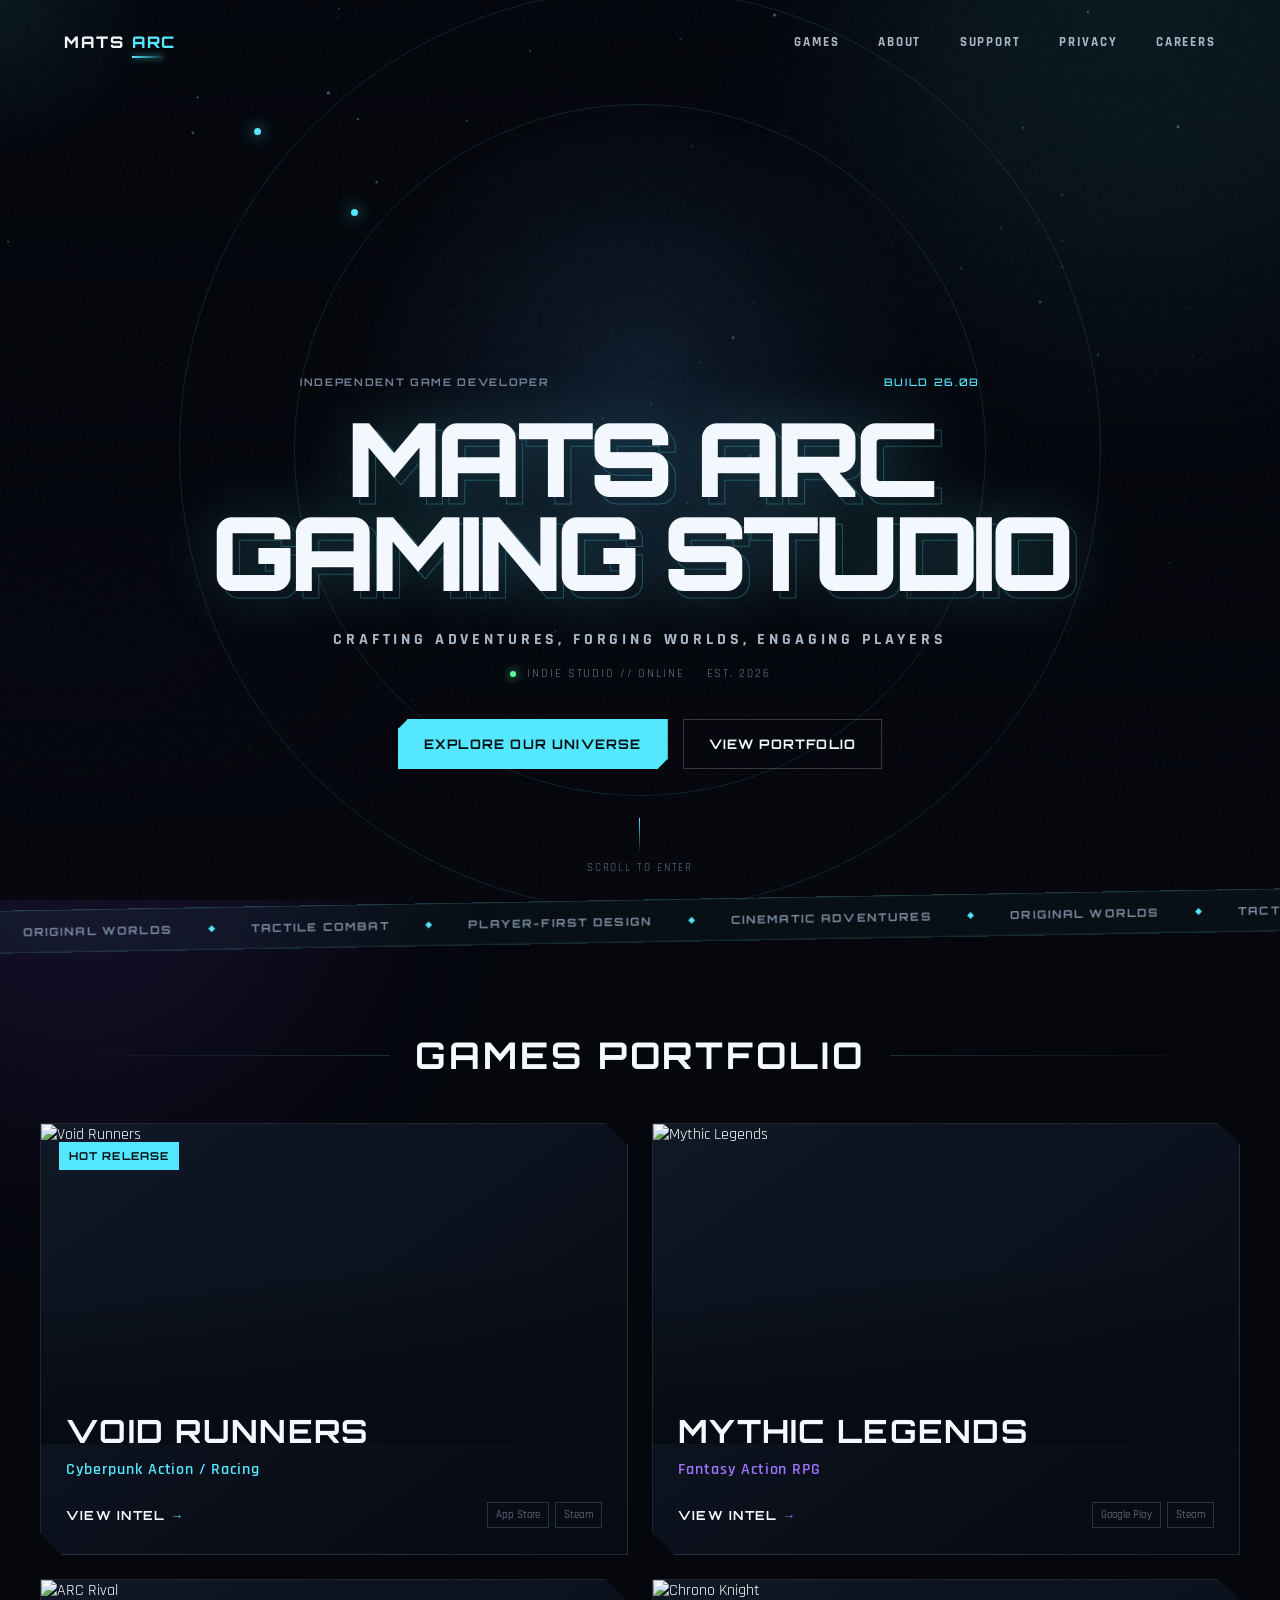
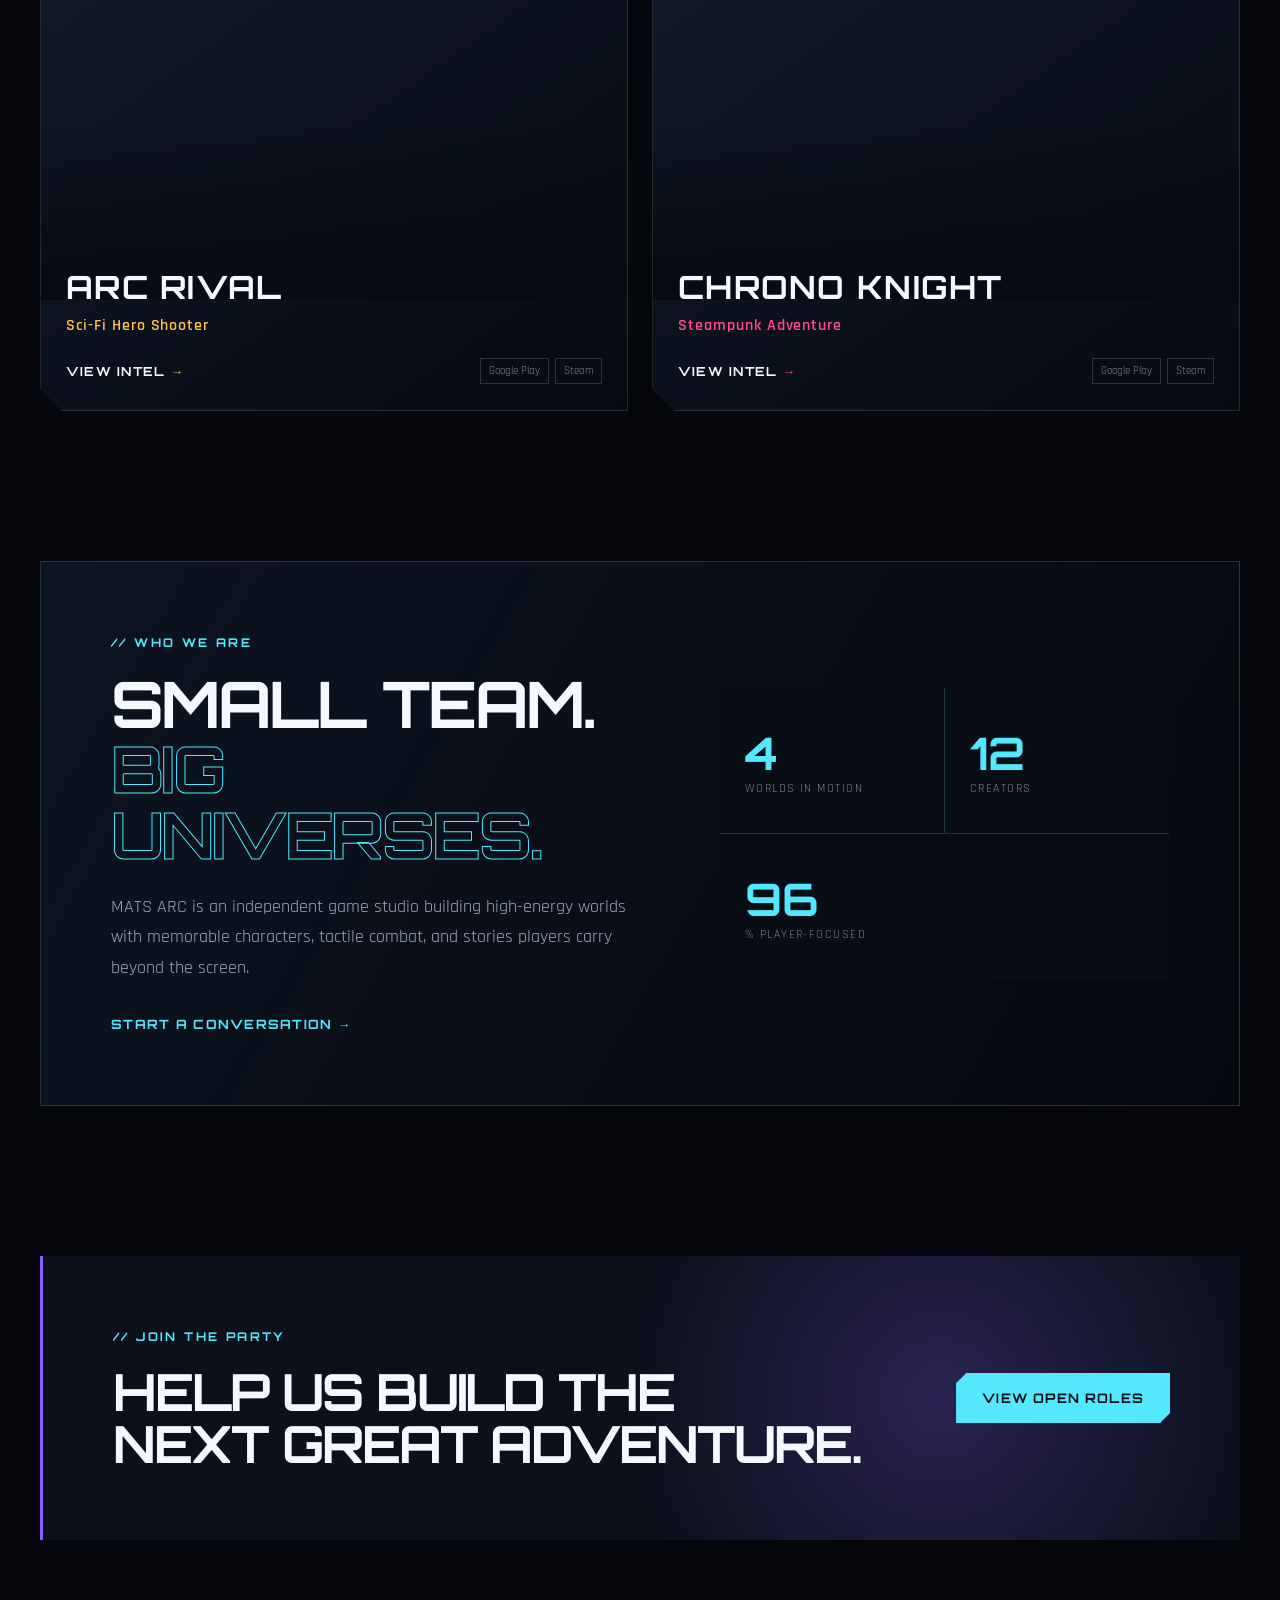
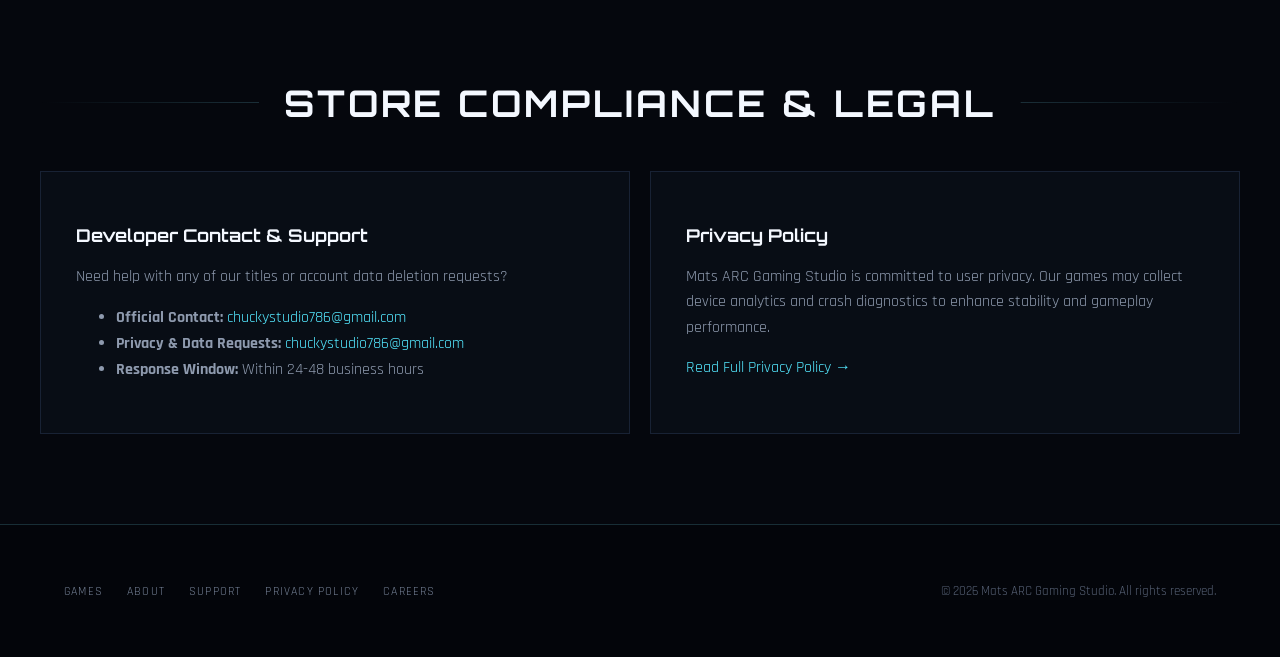
==== commit 8e985c77: "style: refine MATS ARC wordmark" ====
--- a/index.html
+++ b/index.html
@@ -30,12 +30,6 @@
   <!-- Header Navigation -->
   <nav class="navbar">
     <a href="#" class="nav-logo">
-      <div class="logo-shield">
-        <svg viewBox="0 0 100 100" class="shield-svg">
-          <polygon points="50,5 95,25 95,75 50,95 5,75 5,25" class="shield-border"/>
-          <text x="50" y="62" text-anchor="middle" class="shield-text">ARC</text>
-        </svg>
-      </div>
       <span class="logo-name">MATS <span>ARC</span></span>
     </a>
 
--- a/style.css
+++ b/style.css
@@ -31,11 +31,10 @@
 .navbar { position: fixed; top: 0; z-index: 50; width: 100%; height: 84px; padding: 0 clamp(24px,5vw,80px); display: flex; align-items: center; justify-content: space-between; border-bottom: 1px solid transparent; transition: .35s; }
 .navbar.scrolled { height: 66px; background: rgba(5,7,13,.82); backdrop-filter: blur(18px); border-color: var(--line); }
 .nav-logo { display: flex; align-items: center; gap: 12px; font: 800 1rem "Orbitron"; letter-spacing: .12em; }
-.logo-shield { width: 38px; }
-.shield-svg { display: block; overflow: visible; }
-.shield-border { fill: rgba(84,232,255,.06); stroke: var(--cyan); stroke-width: 3; filter: drop-shadow(0 0 7px var(--cyan)); }
-.shield-text { fill: white; font: 900 21px "Orbitron"; }
 .logo-name span, .eyebrow, .text-link { color: var(--cyan); }
+.logo-name > span { position: relative; display: inline-block; }
+.logo-name > span::after { content: ""; position: absolute; left: 0; right: .12em; bottom: -6px; height: 2px; background: linear-gradient(90deg, var(--cyan), rgba(84,232,255,.15)); box-shadow: 0 0 8px rgba(84,232,255,.7); transform: scaleX(.72); transform-origin: left; transition: transform .25s ease; }
+.nav-logo:hover .logo-name > span::after { transform: scaleX(1); }
 .nav-links { display: flex; align-items: center; gap: clamp(18px,3vw,42px); margin: 0; padding: 0; list-style: none; }
 .nav-links a { position: relative; color: #abb6c7; font-weight: 700; letter-spacing: .14em; font-size: .84rem; }
 .nav-links a::after { content:""; position:absolute; left:0; bottom:-10px; width:0; height:2px; background:var(--cyan); box-shadow:0 0 10px var(--cyan); transition:.25s; }
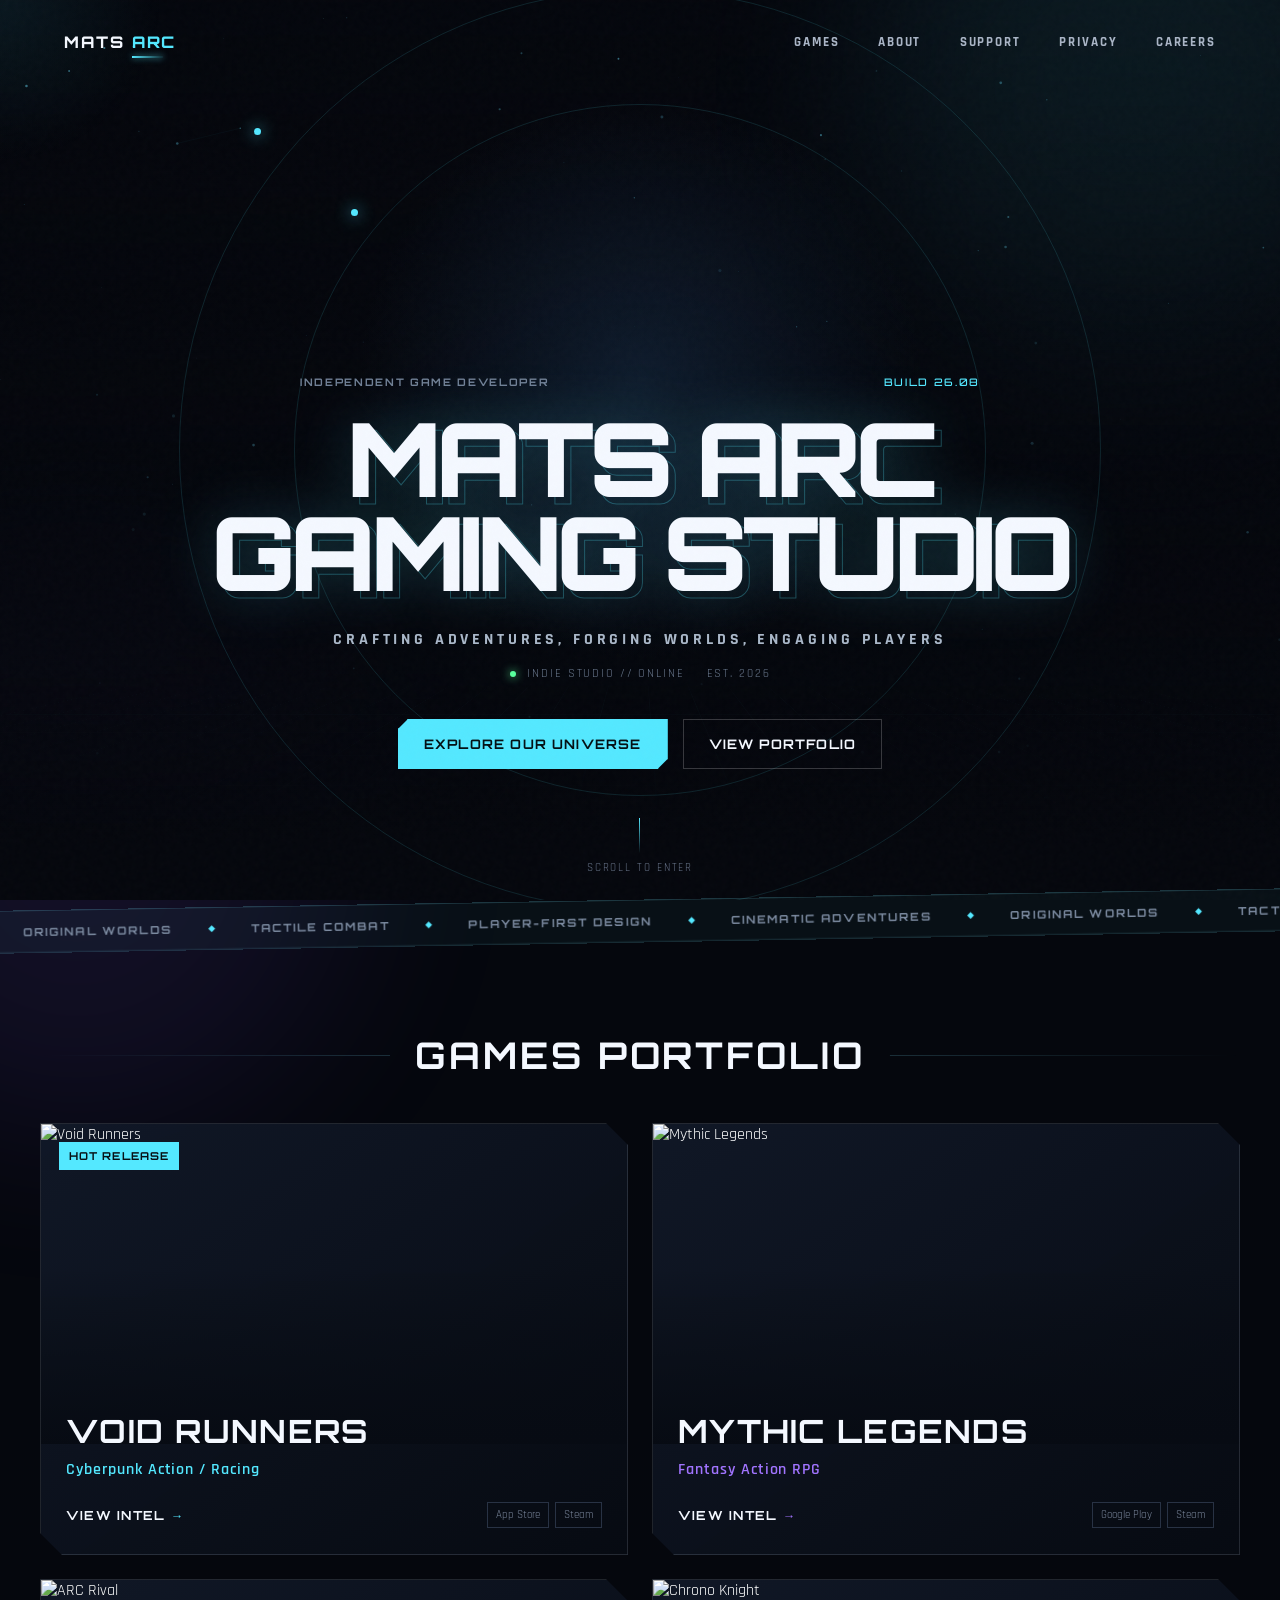
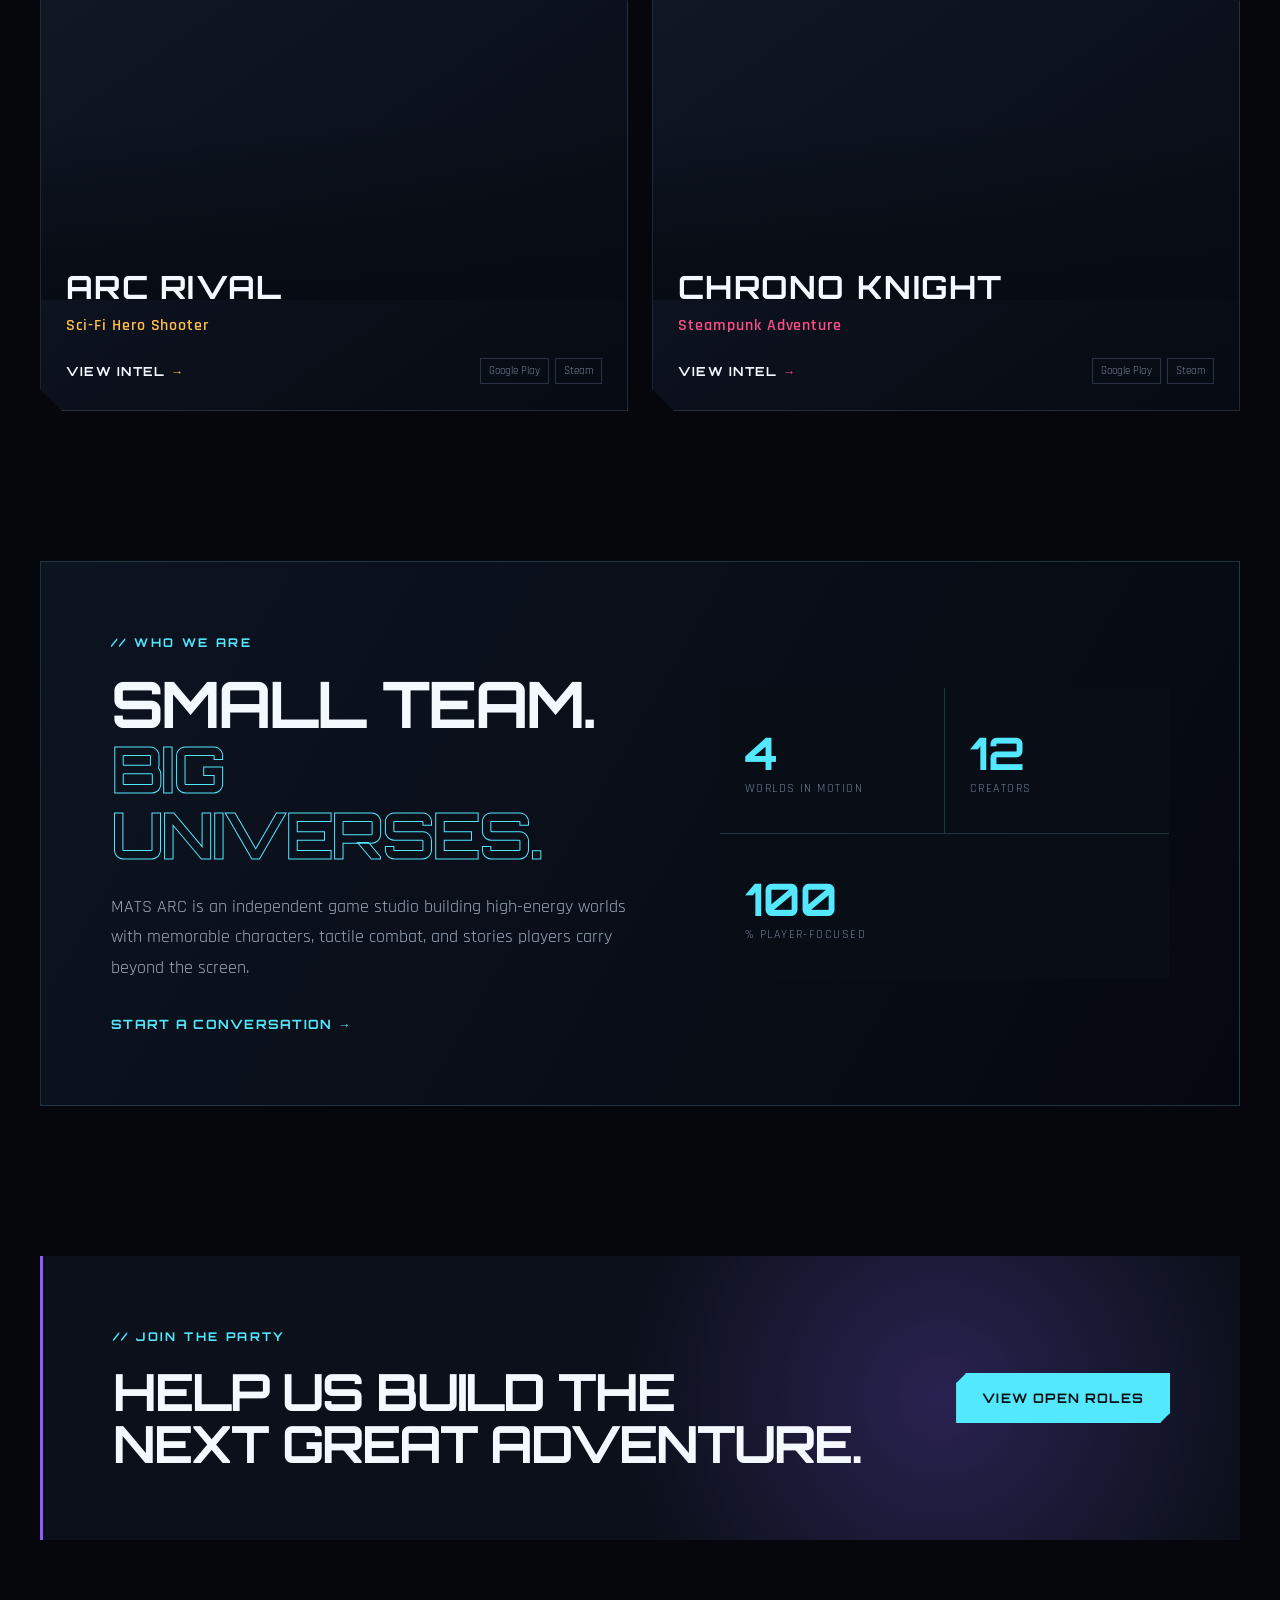
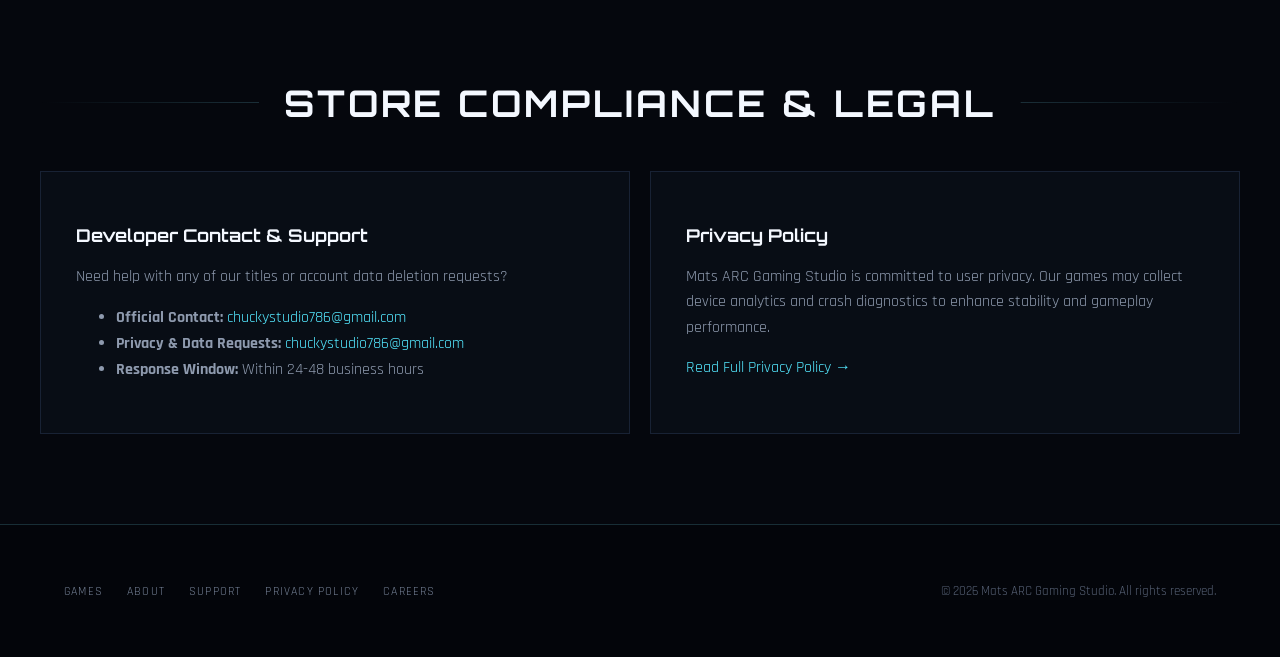
==== commit 6c9e9f42: "style: add branded MA favicon" ====
--- a/index.html
+++ b/index.html
@@ -4,6 +4,7 @@
   <meta charset="UTF-8">
   <meta name="viewport" content="width=device-width, initial-scale=1.0">
   <title>MATS ARC | Official Game Studio Portfolio</title>
+  <link rel="icon" href="favicon.svg" type="image/svg+xml">
   <link rel="stylesheet" href="style.css">
   <link rel="preconnect" href="https://fonts.googleapis.com">
   <link rel="preconnect" href="https://fonts.gstatic.com" crossorigin>
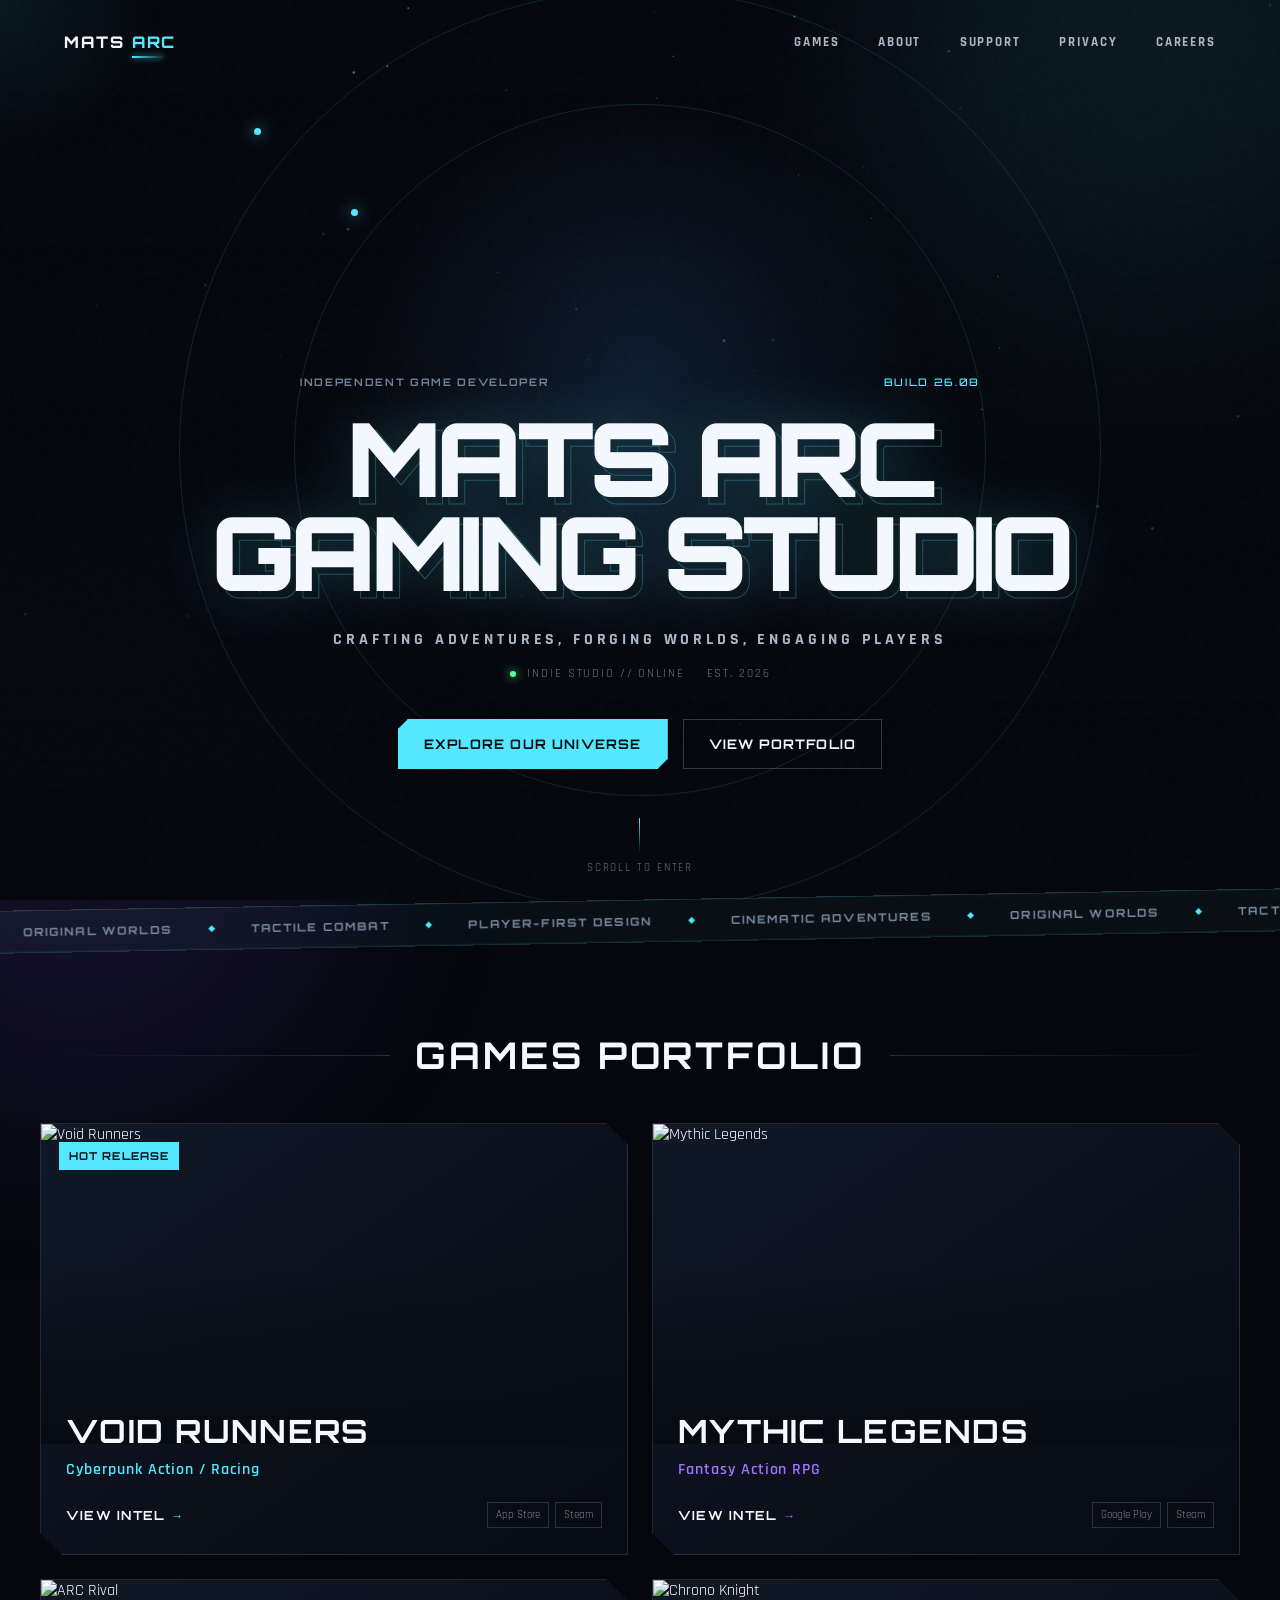
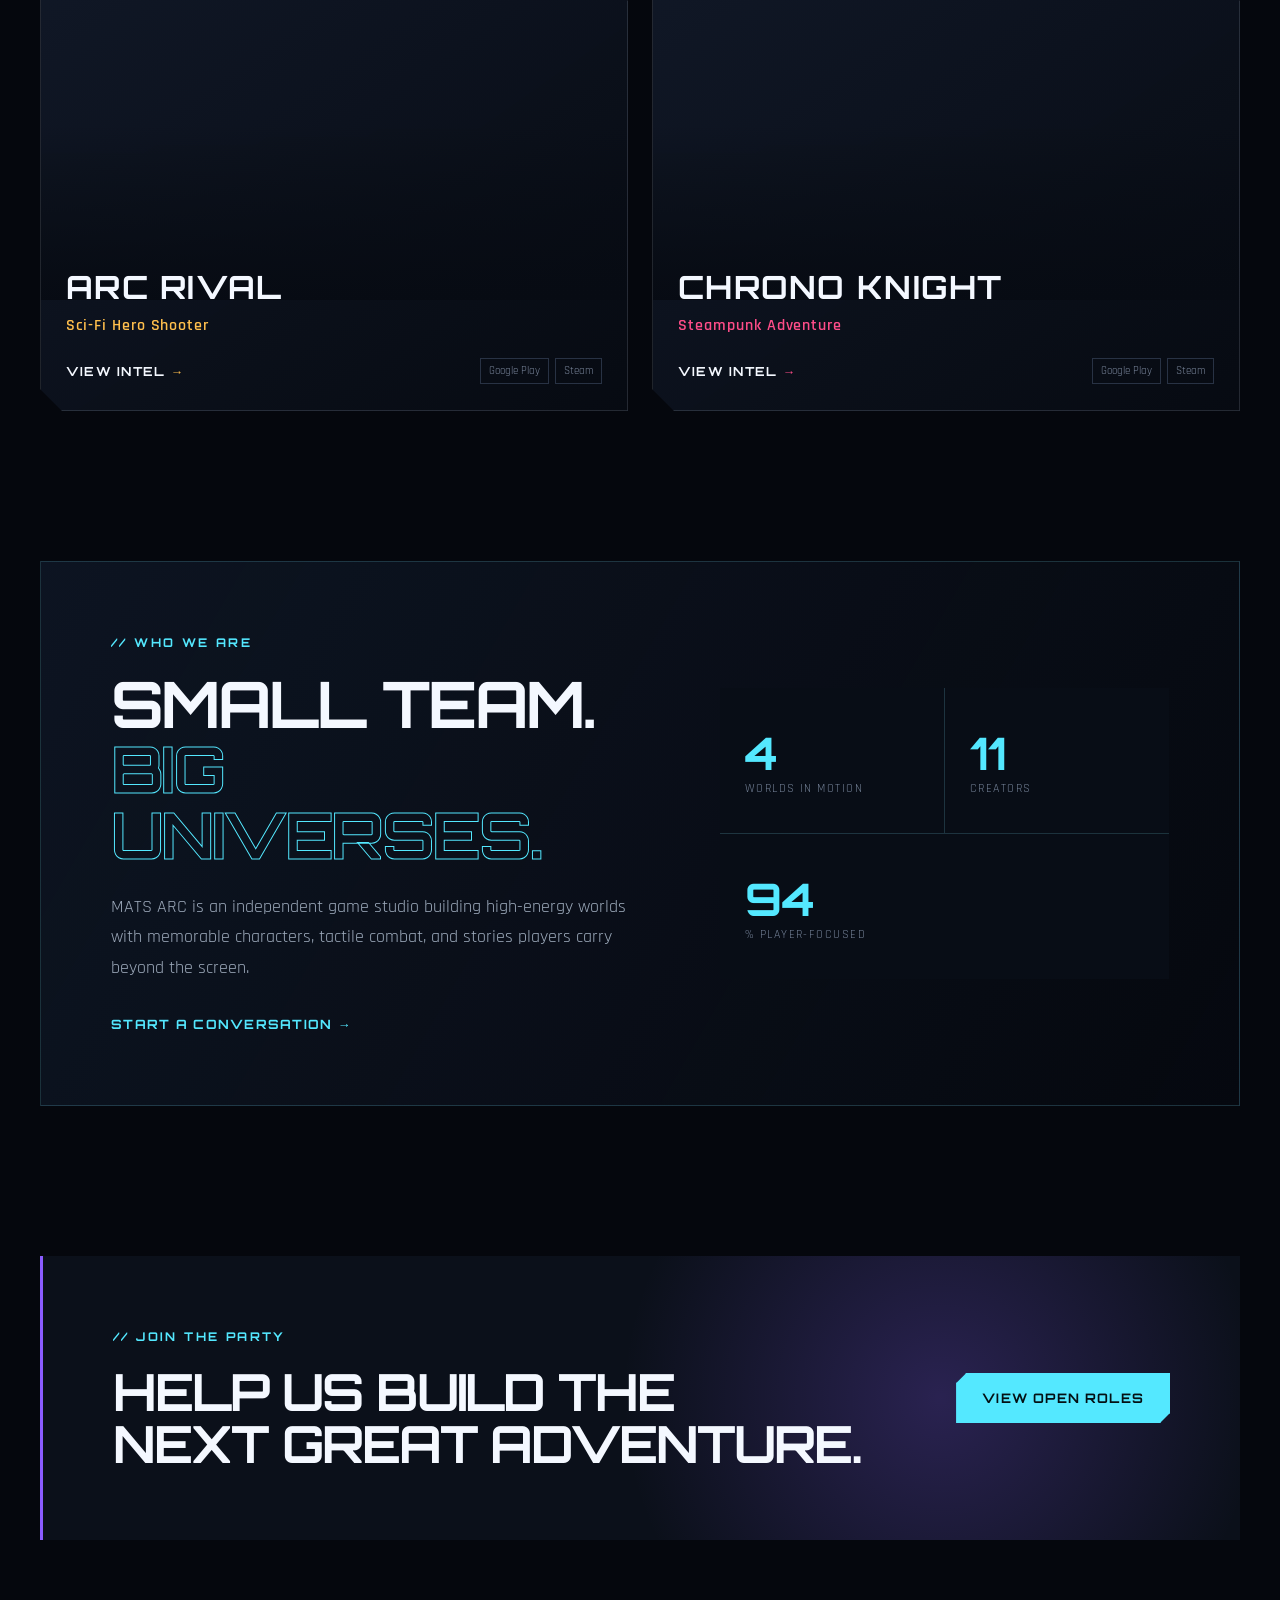
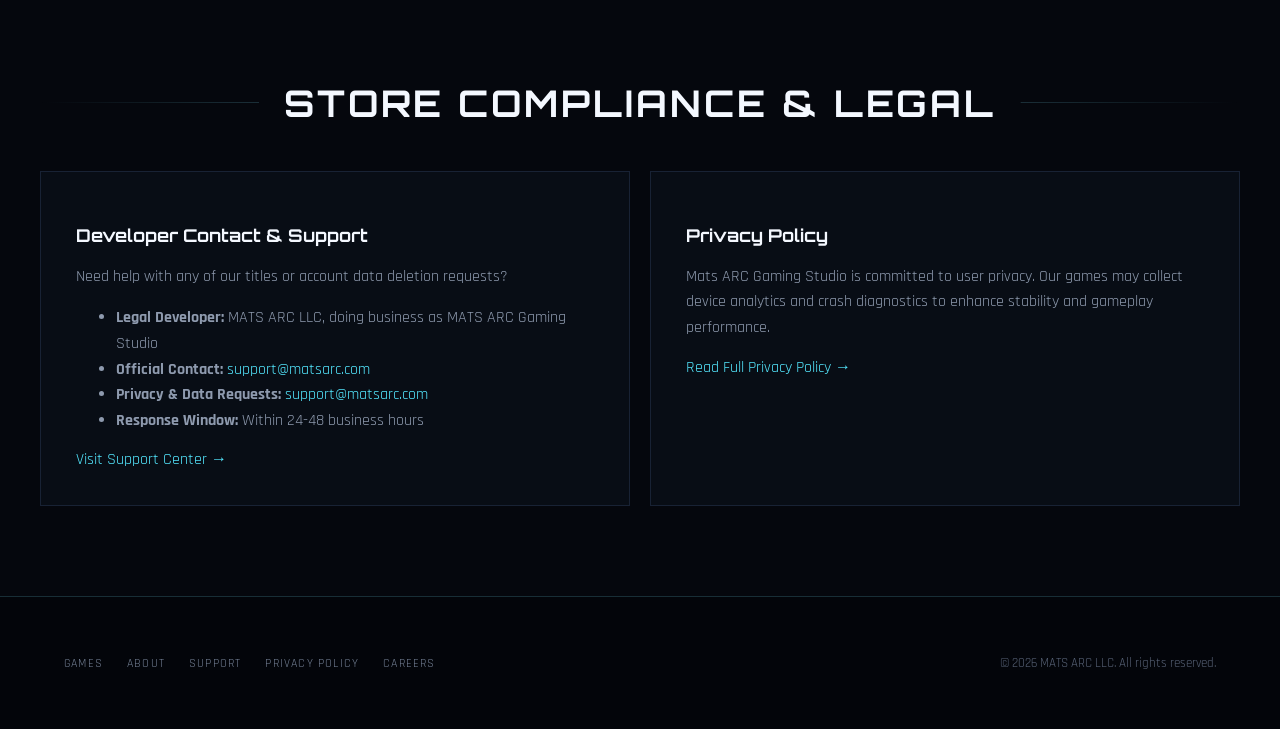
==== commit f3282e3f: "feat: add support page and update Mats Arc privacy compliance" ====
--- a/index.html
+++ b/index.html
@@ -37,7 +37,7 @@
     <ul class="nav-links">
       <li><a href="#games" class="active">GAMES</a></li>
       <li><a href="#about">ABOUT</a></li>
-      <li><a href="#support">SUPPORT</a></li>
+      <li><a href="support.html">SUPPORT</a></li>
       <li><a href="privacy.html">PRIVACY</a></li>
       <li><a href="#careers">CAREERS</a></li>
     </ul>
@@ -213,10 +213,12 @@
           <h3>Developer Contact & Support</h3>
           <p>Need help with any of our titles or account data deletion requests?</p>
           <ul>
-            <li><strong>Official Contact:</strong> <a href="mailto:chuckystudio786@gmail.com">chuckystudio786@gmail.com</a></li>
-            <li><strong>Privacy & Data Requests:</strong> <a href="mailto:chuckystudio786@gmail.com?subject=MATS%20ARC%20Privacy%20Request">chuckystudio786@gmail.com</a></li>
+            <li><strong>Legal Developer:</strong> MATS ARC LLC, doing business as MATS ARC Gaming Studio</li>
+            <li><strong>Official Contact:</strong> <a href="mailto:support@matsarc.com">support@matsarc.com</a></li>
+            <li><strong>Privacy & Data Requests:</strong> <a href="mailto:support@matsarc.com?subject=MATS%20ARC%20Privacy%20Request">support@matsarc.com</a></li>
             <li><strong>Response Window:</strong> Within 24-48 business hours</li>
           </ul>
+          <a href="support.html" class="policy-link">Visit Support Center &rarr;</a>
         </div>
 
         <div class="compliance-card">
@@ -235,11 +237,11 @@
       <div class="footer-links">
         <a href="#games">GAMES</a>
         <a href="#about">ABOUT</a>
-        <a href="#support">SUPPORT</a>
+        <a href="support.html">SUPPORT</a>
         <a href="privacy.html">PRIVACY POLICY</a>
         <a href="#careers">CAREERS</a>
       </div>
-      <p class="copyright">&copy; 2026 Mats ARC Gaming Studio. All rights reserved.</p>
+      <p class="copyright">&copy; 2026 MATS ARC LLC. All rights reserved.</p>
     </div>
   </footer>
 
--- a/style.css
+++ b/style.css
@@ -133,4 +133,15 @@
 .policy-content section { scroll-margin-top:95px; margin-bottom:52px; }.policy-content h2{margin:0 0 17px;font:700 1.3rem "Orbitron";letter-spacing:.04em}.policy-content h2::before{content:"// ";color:var(--cyan)}.policy-content p,.policy-content li{color:#9aa7b9;line-height:1.75}.policy-content ul{padding-left:22px}.policy-content a{color:var(--cyan)}.policy-note{padding:20px 22px;background:rgba(84,232,255,.045);border-left:2px solid var(--cyan)}
 .provider-links { display:grid; grid-template-columns:repeat(2,minmax(0,1fr)); gap:9px; padding:0!important; list-style:none; }.provider-links li{line-height:1.35}.provider-links a{display:block;height:100%;padding:13px 15px;background:#080d16;border:1px solid #192438;transition:.2s}.provider-links a:hover{border-color:var(--cyan);background:rgba(84,232,255,.05)}
 .legal-footer { text-align:center; color:#5f6b7d; font-size:.8rem; padding:35px 20px; border-top:1px solid var(--line); }
+.legal-footer a { color:#8290a4; transition:.2s; }.legal-footer a:hover{color:var(--cyan)}
+
+/* Support center */
+.support-shell { width:min(1040px,calc(100% - 40px)); }
+.support-contact { display:flex; align-items:center; justify-content:space-between; gap:35px; margin:40px 0 28px; padding:30px; background:linear-gradient(120deg,rgba(84,232,255,.08),rgba(139,92,255,.05)); border:1px solid #203047; }
+.support-contact h2 { margin:10px 0; font:700 1.35rem "Orbitron"; }.support-contact p{max-width:650px;margin:0;color:#9aa7b9;line-height:1.65}.support-contact .btn{flex:0 0 auto}
+.support-grid { display:grid; grid-template-columns:repeat(4,1fr); gap:1px; margin-bottom:70px; background:var(--line); border:1px solid var(--line); }
+.support-grid article { min-width:0; padding:25px 22px; background:#080d16; }.support-grid strong{color:var(--cyan);font:700 .72rem "Orbitron";letter-spacing:.12em}.support-grid h2{margin:14px 0 9px;font:700 .9rem "Orbitron"}.support-grid p{margin:0;color:#8290a4;font-size:.9rem;line-height:1.55}
+.support-layout { grid-template-columns:200px 1fr; }.policy-content ol{padding-left:22px}.support-page .policy-content strong{color:#c9d2df}
 @media(max-width:700px){.legal-back{font-size:.65rem}.legal-summary,.provider-links{grid-template-columns:1fr}.policy-layout{grid-template-columns:1fr}.policy-toc{position:static}.legal-shell{padding-top:115px}}
+@media(max-width:850px){.support-grid{grid-template-columns:repeat(2,1fr)}}
+@media(max-width:700px){.support-contact{align-items:flex-start;flex-direction:column}.support-grid{grid-template-columns:1fr}.support-contact .btn{width:100%;text-align:center}}
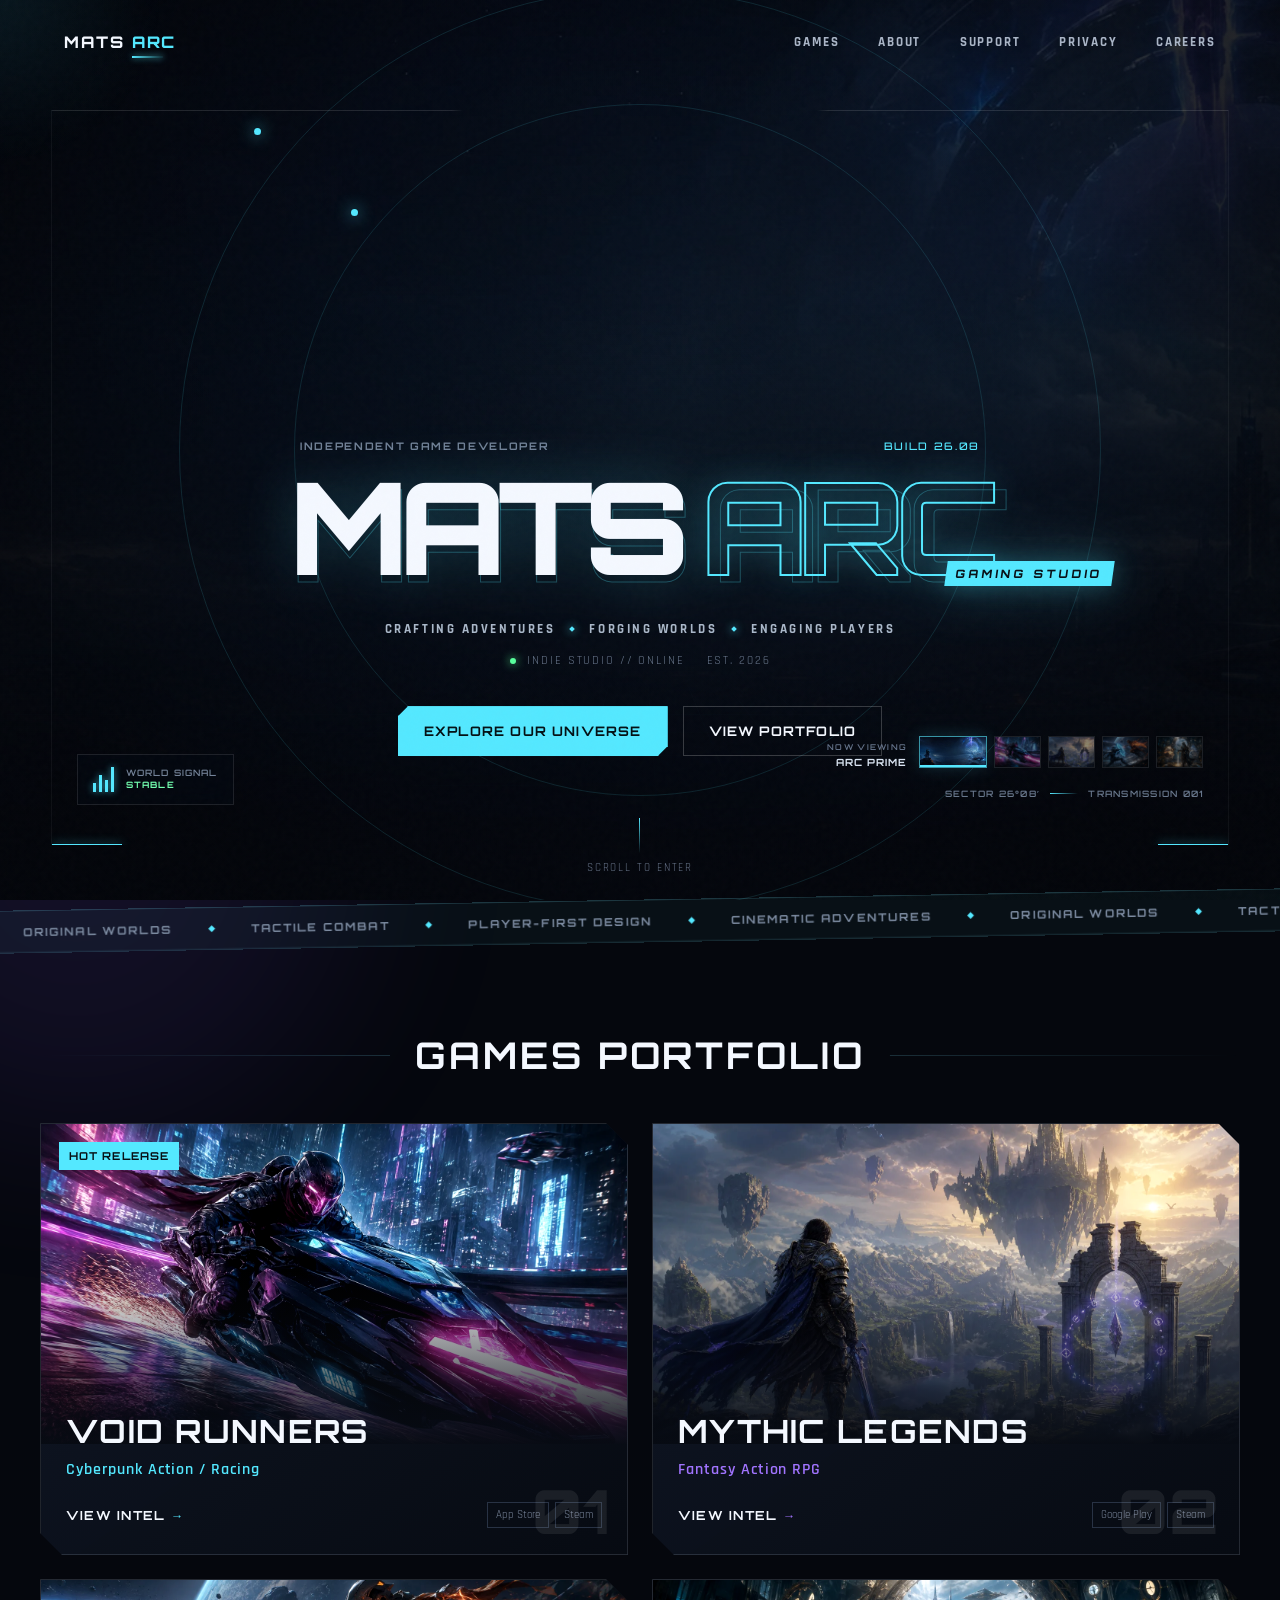
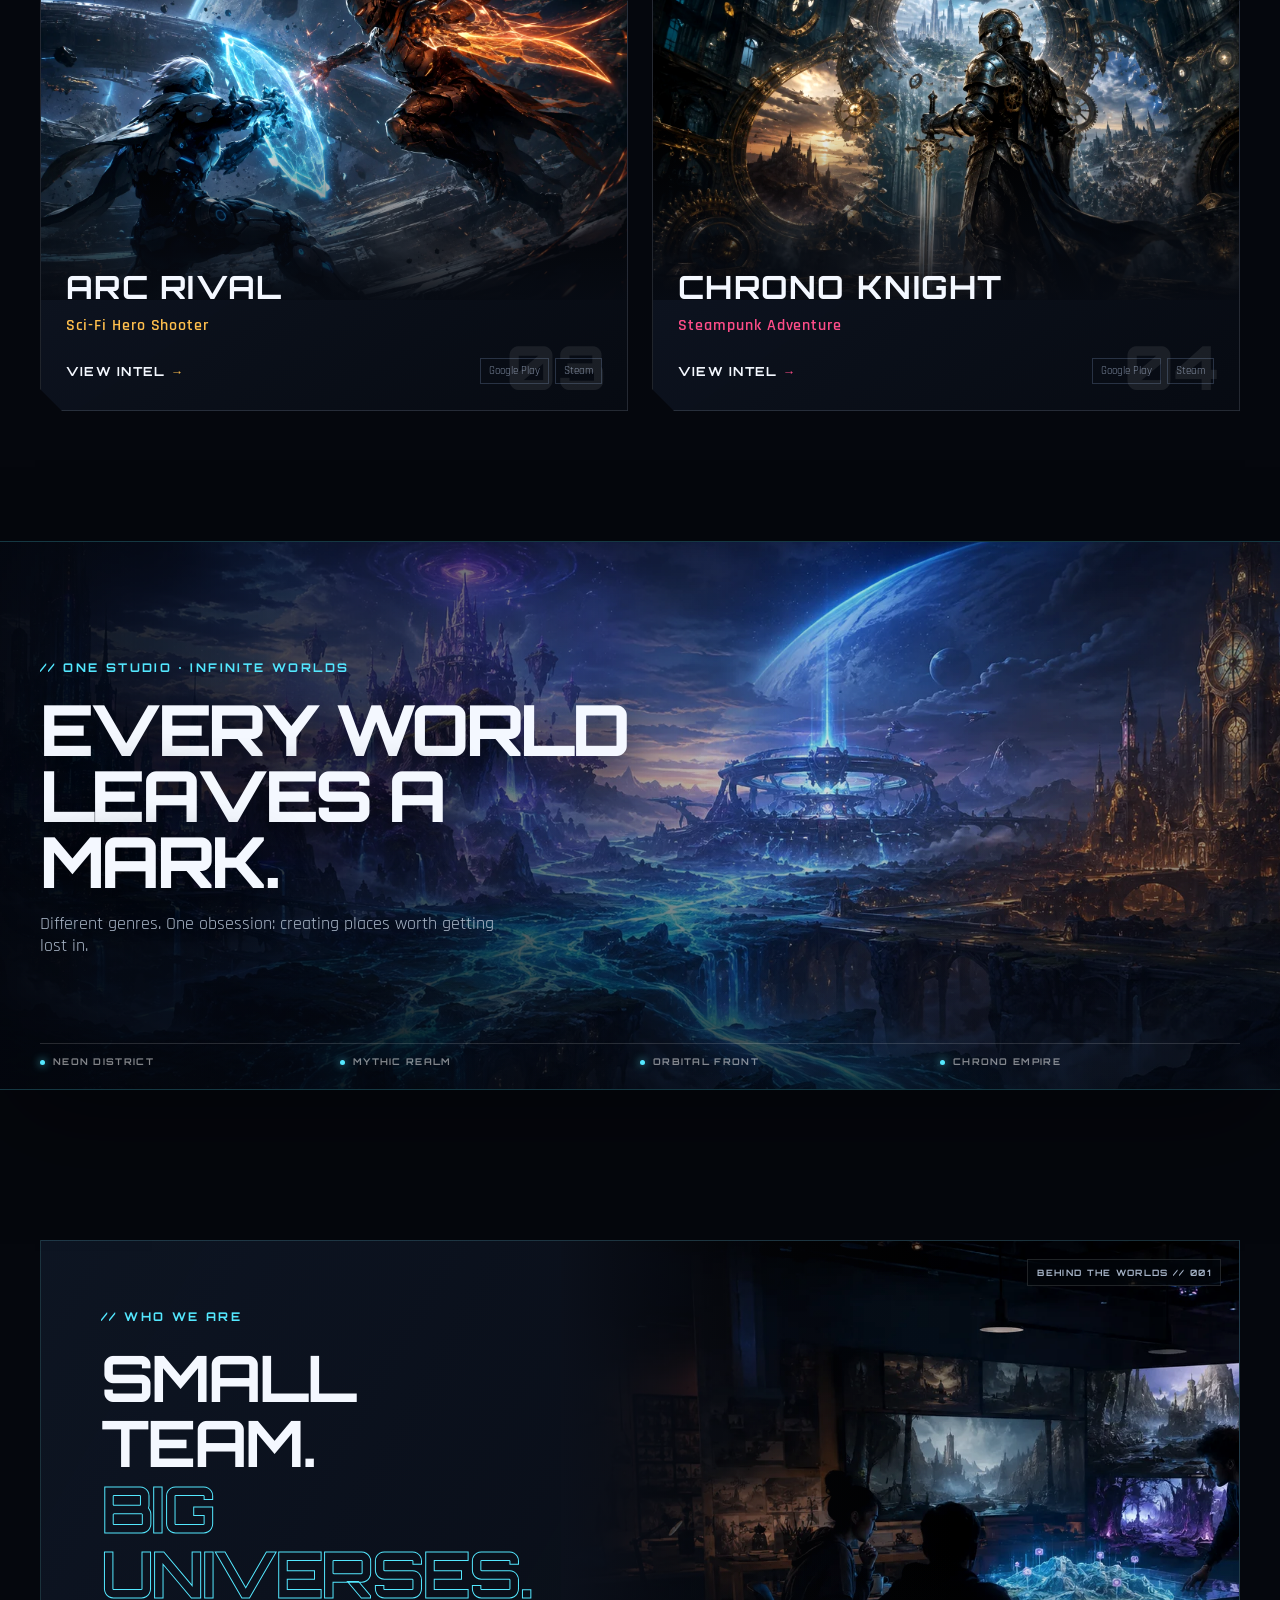
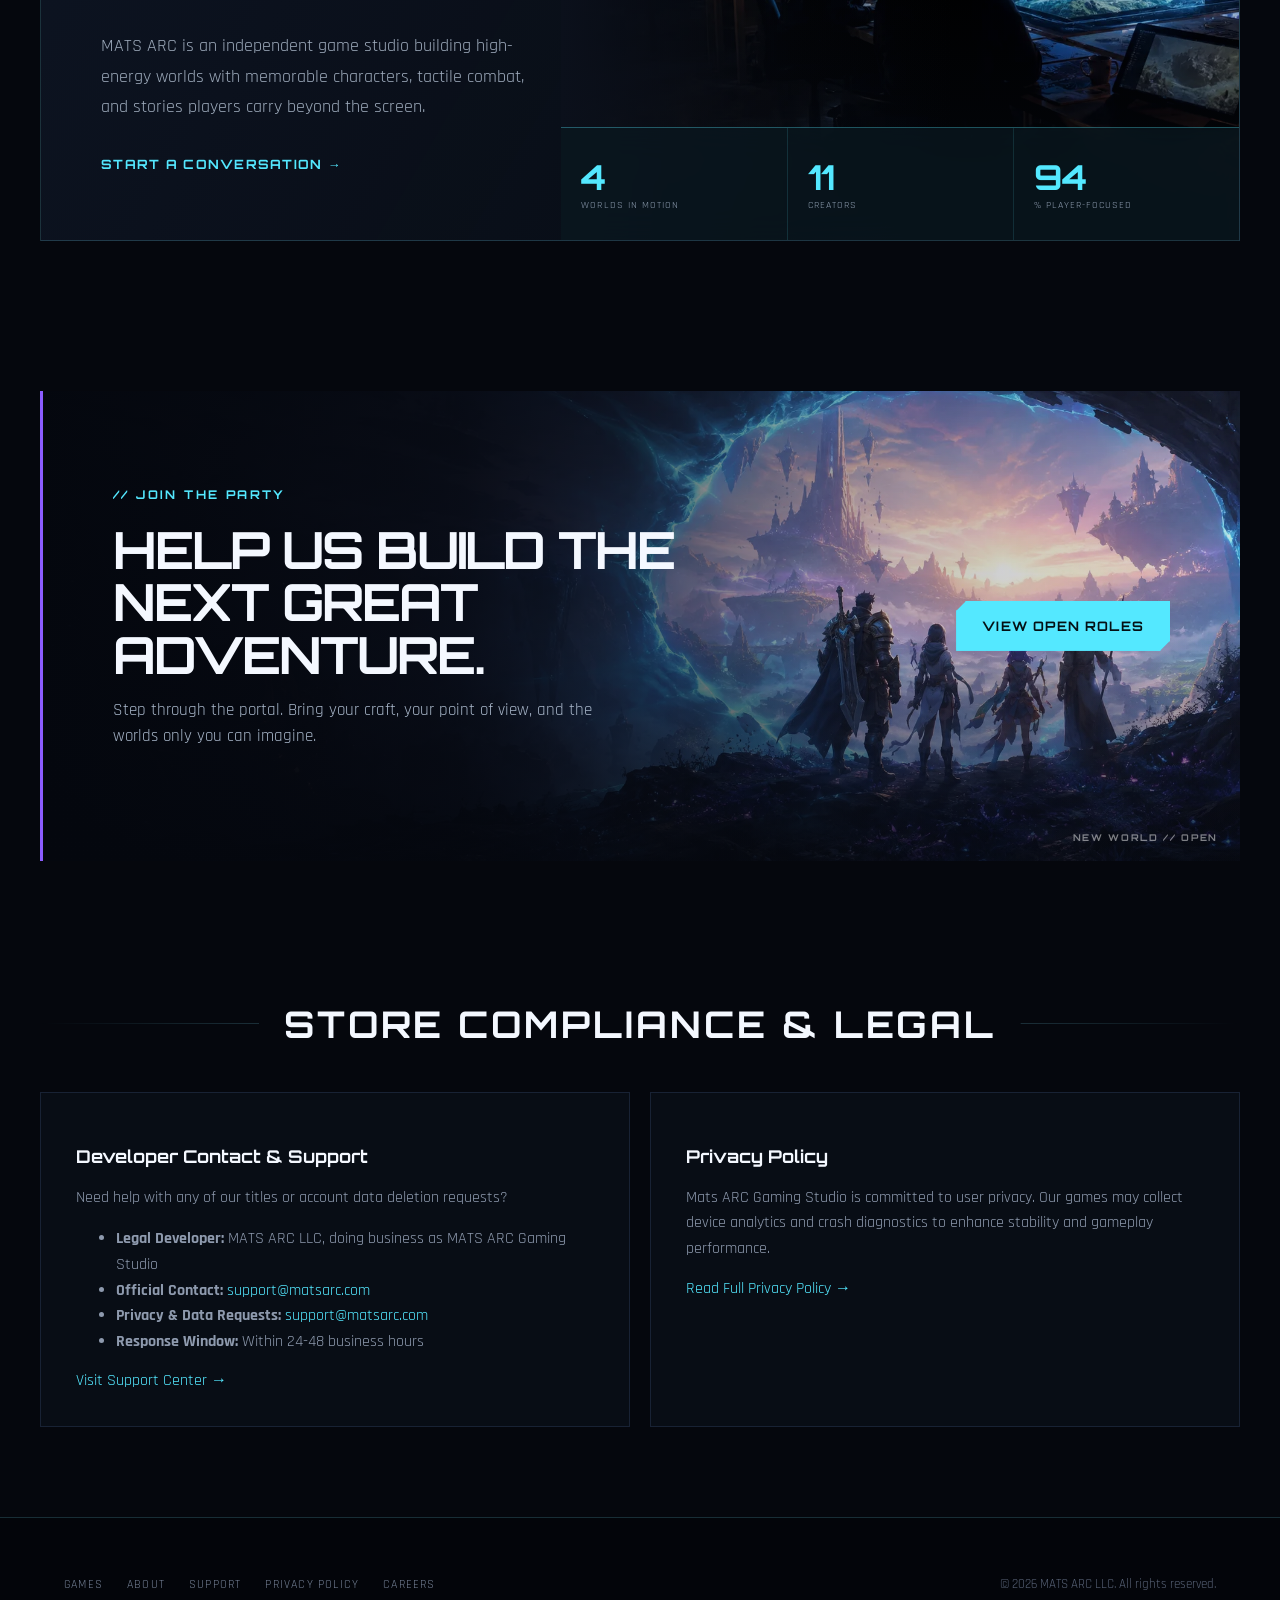
==== commit f5801a53: "feat: add cinematic hero transitions and interactive world showcase" ====
--- a/index.html
+++ b/index.html
@@ -5,6 +5,7 @@
   <meta name="viewport" content="width=device-width, initial-scale=1.0">
   <title>MATS ARC | Official Game Studio Portfolio</title>
   <link rel="icon" href="favicon.svg" type="image/svg+xml">
+  <link rel="preload" as="image" href="assets/images/mats-arc-hero.webp" type="image/webp" fetchpriority="high">
   <link rel="stylesheet" href="style.css">
   <link rel="preconnect" href="https://fonts.googleapis.com">
   <link rel="preconnect" href="https://fonts.gstatic.com" crossorigin>
@@ -49,16 +50,22 @@
 
   <!-- Hero Banner -->
   <header class="hero-section">
+    <div class="hero-backdrop" aria-hidden="true"><img class="active" src="assets/images/mats-arc-hero.webp" alt=""><img src="assets/images/mats-arc-hero.webp" alt=""></div>
     <div class="hero-grid" aria-hidden="true"></div>
     <div class="hero-orbit orbit-one" aria-hidden="true"></div>
     <div class="hero-orbit orbit-two" aria-hidden="true"></div>
     <div class="hero-character character-left"></div>
     <div class="hero-character character-right"></div>
+    <div class="hero-frame" aria-hidden="true"><span>01</span><span>MAT-ARC // PRIME</span></div>
+    <div class="hero-signal" aria-hidden="true">
+      <span class="signal-bars"><i></i><i></i><i></i><i></i></span>
+      <span>WORLD SIGNAL<br><strong>STABLE</strong></span>
+    </div>
     
     <div class="hero-content">
       <div class="hero-kicker"><span>INDEPENDENT GAME DEVELOPER</span><b>BUILD 26.08</b></div>
-      <h1 class="hero-title" data-text="MATS ARC GAMING STUDIO">MATS ARC GAMING STUDIO</h1>
-      <p class="hero-subtitle">CRAFTING ADVENTURES, FORGING WORLDS, ENGAGING PLAYERS</p>
+      <h1 class="hero-title" data-text="MATS ARC"><span>MATS</span> <em>ARC</em><small>GAMING STUDIO</small></h1>
+      <p class="hero-subtitle"><span>CRAFTING ADVENTURES</span><i></i><span>FORGING WORLDS</span><i></i><span>ENGAGING PLAYERS</span></p>
 
       <div class="hero-status" aria-label="Studio status">
         <span><i></i> INDIE STUDIO // ONLINE</span>
@@ -75,6 +82,15 @@
         </a>
       </div>
     </div>
+    <div class="hero-coordinates" aria-hidden="true"><span>SECTOR 26°08′</span><b></b><span>TRANSMISSION 001</span></div>
+    <div class="hero-scenes" aria-label="Explore featured MATS ARC worlds">
+      <span class="scene-caption"><small>NOW VIEWING</small><strong>ARC PRIME</strong></span>
+      <button class="active" type="button" data-scene="prime" aria-label="Show ARC Prime" aria-pressed="true"><img src="assets/images/mats-arc-hero.webp" alt=""></button>
+      <button type="button" data-scene="void" aria-label="Show Void Runners" aria-pressed="false"><img src="assets/images/void-runners.webp" alt=""></button>
+      <button type="button" data-scene="mythic" aria-label="Show Mythic Legends" aria-pressed="false"><img src="assets/images/mythic-legends.webp" alt=""></button>
+      <button type="button" data-scene="rival" aria-label="Show ARC Rival" aria-pressed="false"><img src="assets/images/arc-rival.webp" alt=""></button>
+      <button type="button" data-scene="chrono" aria-label="Show Chrono Knight" aria-pressed="false"><img src="assets/images/chrono-knight.webp" alt=""></button>
+    </div>
     <a href="#games" class="scroll-cue" aria-label="Scroll to games"><span></span>SCROLL TO ENTER</a>
   </header>
 
@@ -102,7 +118,7 @@
       <article class="game-card reveal" data-accent="cyan">
         <div class="card-border-glow"></div>
         <div class="card-image-wrapper">
-          <img src="https://images.unsplash.com/photo-1542751371-adc38448a05e?auto=format&fit=crop&w=800&q=80" alt="Void Runners" class="game-img">
+          <img src="assets/images/void-runners.webp" alt="Masked Void Runners pilot racing an anti-gravity bike through a neon city" class="game-img" width="1536" height="1024">
           <div class="card-overlay"></div>
           <span class="game-badge">HOT RELEASE</span>
         </div>
@@ -123,7 +139,7 @@
       <article class="game-card reveal" data-accent="violet">
         <div class="card-border-glow"></div>
         <div class="card-image-wrapper">
-          <img src="https://images.unsplash.com/photo-1518709268805-4e9042af9f23?auto=format&fit=crop&w=800&q=80" alt="Mythic Legends" class="game-img">
+          <img src="assets/images/mythic-legends.webp" alt="Mythic Legends warrior overlooking a floating citadel and enchanted gateway" class="game-img" width="1536" height="1024" loading="lazy">
           <div class="card-overlay"></div>
         </div>
         <div class="card-content">
@@ -143,7 +159,7 @@
       <article class="game-card reveal" data-accent="amber">
         <div class="card-border-glow"></div>
         <div class="card-image-wrapper">
-          <img src="https://images.unsplash.com/photo-1538481199705-c710c4e965fc?auto=format&fit=crop&w=800&q=80" alt="ARC Rival" class="game-img">
+          <img src="assets/images/arc-rival.webp" alt="Two ARC Rival combatants clashing with cyan and orange energy in orbit" class="game-img" width="1536" height="1024" loading="lazy">
           <div class="card-overlay"></div>
         </div>
         <div class="card-content">
@@ -163,7 +179,7 @@
       <article class="game-card reveal" data-accent="rose">
         <div class="card-border-glow"></div>
         <div class="card-image-wrapper">
-          <img src="https://images.unsplash.com/photo-1511512578047-dfb367046420?auto=format&fit=crop&w=800&q=80" alt="Chrono Knight" class="game-img">
+          <img src="assets/images/chrono-knight.webp" alt="Chrono Knight standing among monumental clockwork portals and fractured timelines" class="game-img" width="1536" height="1024" loading="lazy">
           <div class="card-overlay"></div>
         </div>
         <div class="card-content">
@@ -181,6 +197,16 @@
 
     </div>
 
+    <section class="world-nexus reveal" aria-label="The connected worlds of MATS ARC">
+      <img src="assets/images/world-nexus.webp" alt="Four connected MATS ARC universes spanning a neon city, floating fantasy kingdom, orbital arena, and clockwork cathedral" width="1983" height="793" loading="lazy">
+      <div class="nexus-copy">
+        <span class="eyebrow">// ONE STUDIO · INFINITE WORLDS</span>
+        <h2>EVERY WORLD<br>LEAVES A MARK.</h2>
+        <p>Different genres. One obsession: creating places worth getting lost in.</p>
+      </div>
+      <div class="nexus-worlds" aria-hidden="true"><span>NEON DISTRICT</span><span>MYTHIC REALM</span><span>ORBITAL FRONT</span><span>CHRONO EMPIRE</span></div>
+    </section>
+
     <section class="about-section reveal" id="about">
       <div class="about-copy">
         <span class="eyebrow">// WHO WE ARE</span>
@@ -188,16 +214,21 @@
         <p>MATS ARC is an independent game studio building high-energy worlds with memorable characters, tactile combat, and stories players carry beyond the screen.</p>
         <a href="mailto:hello@matsarc.com" class="text-link">START A CONVERSATION <span>&rarr;</span></a>
       </div>
-      <div class="studio-stats">
-        <div class="stat"><strong data-count="4">0</strong><span>WORLDS IN MOTION</span></div>
-        <div class="stat"><strong data-count="12">0</strong><span>CREATORS</span></div>
-        <div class="stat"><strong data-count="100">0</strong><span>% PLAYER-FOCUSED</span></div>
+      <div class="about-visual">
+        <img src="assets/images/studio-war-room.webp" alt="MATS ARC creators collaborating around a holographic game world" width="1792" height="896" loading="lazy">
+        <span class="visual-label">BEHIND THE WORLDS // 001</span>
+        <div class="studio-stats">
+          <div class="stat"><strong data-count="4">0</strong><span>WORLDS IN MOTION</span></div>
+          <div class="stat"><strong data-count="12">0</strong><span>CREATORS</span></div>
+          <div class="stat"><strong data-count="100">0</strong><span>% PLAYER-FOCUSED</span></div>
+        </div>
       </div>
     </section>
 
     <section class="careers-banner reveal" id="careers">
-      <div><span class="eyebrow">// JOIN THE PARTY</span><h2>HELP US BUILD THE<br>NEXT GREAT ADVENTURE.</h2></div>
+      <div><span class="eyebrow">// JOIN THE PARTY</span><h2>HELP US BUILD THE<br>NEXT GREAT ADVENTURE.</h2><p>Step through the portal. Bring your craft, your point of view, and the worlds only you can imagine.</p></div>
       <a href="mailto:careers@matsarc.com" class="btn btn-primary"><span class="btn-text">VIEW OPEN ROLES</span><span class="btn-glow"></span></a>
+      <span class="careers-index" aria-hidden="true">NEW WORLD // OPEN</span>
     </section>
 
     <!-- Store Compliance & Privacy Section -->
--- a/style.css
+++ b/style.css
@@ -42,15 +42,17 @@
 .nav-links a:hover::after, .nav-links a.active::after { width:100%; }
 .mobile-toggle { display:none; background:none; border:0; }
 
-.hero-section { position: relative; min-height: 100svh; display:grid; place-items:center; overflow:hidden; padding: 120px 24px 80px; isolation:isolate; }
-.hero-section::before { content:""; position:absolute; inset:0; z-index:-2; background: radial-gradient(circle at 50% 42%, rgba(34,66,103,.35), transparent 34%), linear-gradient(to bottom, rgba(5,7,13,.2), var(--ink) 94%); }
+.hero-section { position: relative; min-height: 100svh; display:grid; place-items:center; overflow:hidden; padding: 120px 24px 80px; isolation:isolate; background:#03050a; }
+.hero-section::before { content:""; position:absolute; inset:0; z-index:-2; background: radial-gradient(circle at 50% 42%, rgba(8,18,34,.12), rgba(3,7,16,.48) 44%, rgba(3,5,10,.82) 78%), linear-gradient(to bottom, rgba(5,7,13,.18), var(--ink) 97%); }
+.hero-backdrop{position:absolute;z-index:-3;inset:-3%;overflow:hidden;background:#03050a}.hero-backdrop::after{content:"";position:absolute;z-index:4;inset:0;background:linear-gradient(90deg,rgba(3,5,10,.15),transparent 30%,transparent 70%,rgba(3,5,10,.18));pointer-events:none}.hero-backdrop::before{content:"";position:absolute;z-index:5;top:0;bottom:0;left:-18%;width:15%;opacity:0;background:linear-gradient(90deg,transparent,rgba(84,232,255,.5),rgba(193,111,255,.25),transparent);filter:blur(12px);transform:skewX(-12deg);pointer-events:none}.hero-backdrop img{position:absolute;inset:0;width:100%;height:100%;object-fit:cover;object-position:center;opacity:0;transform:scale(1.08);filter:saturate(.78) blur(2px);clip-path:inset(0 0 0 100%);transition:translate .25s ease-out}.hero-backdrop img.active{z-index:2;opacity:1;transform:scale(1.035);filter:saturate(.9);clip-path:inset(0)}.hero-backdrop img.entering{z-index:3;animation:sceneEnter .9s cubic-bezier(.22,.72,.16,1) both}.hero-backdrop img.outgoing{z-index:2;animation:sceneExit .9s ease both}.hero-backdrop.changing::before{animation:sceneScan .9s ease-out both}
 .hero-grid { position:absolute; z-index:-3; inset:42% -20% -30%; background-image: linear-gradient(rgba(84,232,255,.15) 1px,transparent 1px), linear-gradient(90deg,rgba(84,232,255,.15) 1px,transparent 1px); background-size:70px 70px; transform:perspective(400px) rotateX(63deg); mask-image:linear-gradient(to bottom,transparent,black 20%,transparent); animation:gridMove 5s linear infinite; }
-.hero-content { position:relative; z-index:2; max-width:1100px; text-align:center; }
+.hero-content { position:relative; z-index:2; width:min(1100px,100%); text-align:center; }
 .hero-kicker { display:flex; justify-content:space-between; width:min(680px,90vw); margin:0 auto 22px; color:#718096; font:700 .65rem "Orbitron"; letter-spacing:.16em; animation:heroIn .8s .35s both; }.hero-kicker b{color:var(--cyan);font-weight:500}
-.hero-title { margin:0; font:900 clamp(3rem,8vw,7.5rem)/.92 "Orbitron"; letter-spacing:-.055em; text-wrap:balance; filter:drop-shadow(0 0 28px rgba(84,232,255,.22)); animation:heroIn .9s .45s both; }
+.hero-title { position:relative;display:flex;align-items:baseline;justify-content:center;gap:.16em;margin:0;font:900 clamp(4rem,10vw,9rem)/.8 "Orbitron";letter-spacing:-.075em;text-wrap:balance;filter:drop-shadow(0 0 28px rgba(84,232,255,.22));animation:heroIn .9s .45s both; }
 .hero-title::before { content:attr(data-text); position:absolute; inset:0; z-index:-1; color:transparent; -webkit-text-stroke:1px rgba(84,232,255,.28); transform:translate(7px,7px); }
 .hero-title.glitch::after { content:attr(data-text); position:absolute; inset:0; color:var(--text); background:var(--ink); clip-path:inset(35% 0 42% 0); transform:translate(-5px,2px); text-shadow:6px 0 var(--violet),-5px 0 var(--cyan); animation:glitch .32s steps(2,end); }
-.hero-subtitle { margin:30px auto 16px; color:#aab8c9; font-weight:700; letter-spacing:.24em; font-size:clamp(.72rem,1.3vw,1rem); animation:heroIn .9s .6s both; }
+.hero-title span{color:var(--text)}.hero-title em{color:transparent;-webkit-text-stroke:2px var(--cyan);font-style:normal;text-shadow:0 0 35px rgba(84,232,255,.2)}.hero-title small{position:absolute;right:7%;bottom:-.78em;padding:5px 10px;color:#081017;background:var(--cyan);font:800 clamp(.52rem,.9vw,.72rem) "Orbitron";letter-spacing:.26em;box-shadow:0 0 24px rgba(84,232,255,.26);transform:skewX(-8deg)}
+.hero-subtitle { display:flex;align-items:center;justify-content:center;gap:15px;margin:44px auto 16px;color:#aab8c9;font-weight:700;letter-spacing:.2em;font-size:clamp(.62rem,1vw,.82rem);animation:heroIn .9s .6s both; }.hero-subtitle i{width:4px;height:4px;transform:rotate(45deg);background:var(--cyan);box-shadow:0 0 8px var(--cyan)}
 .hero-status { display:flex; justify-content:center; gap:22px; color:#68768b; font-size:.73rem; letter-spacing:.16em; animation:heroIn .9s .7s both; }
 .hero-status i { display:inline-block; width:6px; height:6px; margin-right:7px; border-radius:50%; background:#58ff9d; box-shadow:0 0 10px #58ff9d; animation:pulse 1.5s infinite; }
 .hero-actions { display:flex; justify-content:center; gap:15px; margin-top:38px; animation:heroIn .9s .78s both; }
@@ -64,6 +66,10 @@
 .hero-orbit::after { content:""; position:absolute; top:15%; left:8%; width:7px; height:7px; border-radius:50%; background:var(--cyan); box-shadow:0 0 16px var(--cyan); }
 .orbit-one { width:54vw; aspect-ratio:1; }
 .orbit-two { width:72vw; aspect-ratio:1; animation-direction:reverse; animation-duration:42s; }
+.hero-frame{position:absolute;z-index:3;inset:110px clamp(22px,4vw,64px) 55px;pointer-events:none;border-top:1px solid rgba(255,255,255,.12);border-inline:1px solid rgba(255,255,255,.06);clip-path:polygon(0 0,34% 0,35% 1px,65% 1px,66% 0,100% 0,100% 100%,0 100%)}.hero-frame::before,.hero-frame::after{content:"";position:absolute;bottom:0;width:70px;height:1px;background:var(--cyan);box-shadow:0 0 10px var(--cyan)}.hero-frame::before{left:0}.hero-frame::after{right:0}.hero-frame span{position:absolute;top:-22px;color:#7b899d;font:700 .57rem "Orbitron";letter-spacing:.18em}.hero-frame span:first-child{left:0}.hero-frame span:last-child{right:0}
+.hero-signal{position:absolute;z-index:4;left:clamp(35px,6vw,95px);bottom:95px;display:flex;align-items:flex-end;gap:12px;padding:12px 15px;color:#748399;background:rgba(5,10,19,.54);border:1px solid rgba(255,255,255,.1);backdrop-filter:blur(12px);font:600 .55rem/1.45 "Orbitron";letter-spacing:.13em}.hero-signal strong{color:#72ffb0;font-weight:700}.signal-bars{height:25px;display:flex;align-items:flex-end;gap:3px}.signal-bars i{display:block;width:3px;background:var(--cyan);box-shadow:0 0 7px rgba(84,232,255,.7);animation:signalJump 1.2s ease-in-out infinite alternate}.signal-bars i:nth-child(1){height:35%}.signal-bars i:nth-child(2){height:70%;animation-delay:.2s}.signal-bars i:nth-child(3){height:48%;animation-delay:.4s}.signal-bars i:nth-child(4){height:100%;animation-delay:.1s}
+.hero-coordinates{position:absolute;z-index:4;right:clamp(35px,6vw,95px);bottom:101px;display:flex;align-items:center;gap:10px;color:#68778c;font:600 .55rem "Orbitron";letter-spacing:.14em}.hero-coordinates b{display:block;width:28px;height:1px;background:linear-gradient(90deg,var(--cyan),transparent)}
+.hero-scenes{position:absolute;z-index:6;right:clamp(35px,6vw,95px);bottom:132px;display:flex;align-items:flex-end;gap:7px}.scene-caption{display:grid;gap:4px;min-width:112px;margin-right:5px;text-align:right}.scene-caption small{color:#65748b;font:600 .5rem "Orbitron";letter-spacing:.16em}.scene-caption strong{color:#dbe6f4;font:700 .62rem "Orbitron";letter-spacing:.1em}.hero-scenes button{position:relative;width:47px;height:32px;padding:0;overflow:hidden;cursor:pointer;background:#080c14;border:1px solid rgba(255,255,255,.16);opacity:.55;transition:.25s}.hero-scenes button::after{content:"";position:absolute;inset:auto 0 0;height:2px;background:var(--cyan);transform:scaleX(0);transition:.25s}.hero-scenes button:hover,.hero-scenes button.active{width:68px;opacity:1;border-color:rgba(84,232,255,.62);box-shadow:0 0 18px rgba(84,232,255,.16)}.hero-scenes button.active::after{transform:scaleX(1)}.hero-scenes img{width:100%;height:100%;object-fit:cover}
 .signal-strip { overflow:hidden; border-block:1px solid var(--line); background:rgba(84,232,255,.035); transform:rotate(-1deg) scale(1.02); }.signal-track { display:flex; align-items:center; width:max-content; padding:13px 0; animation:ticker 28s linear infinite; }.signal-track span { padding:0 35px; color:#7d8ca2; font:700 .68rem "Orbitron"; letter-spacing:.18em; }.signal-track i{color:var(--cyan);font-style:normal;font-size:.55rem}
 
 .main-wrapper { width:min(1200px,calc(100% - 40px)); margin:auto; padding:90px 0; }
@@ -75,11 +81,12 @@
 .game-card { --card-accent:var(--cyan); position:relative; overflow:hidden; background:linear-gradient(145deg,rgba(18,26,41,.9),rgba(7,11,19,.95)); border:1px solid rgba(255,255,255,.1); clip-path:polygon(0 0,calc(100% - 22px) 0,100% 22px,100% 100%,22px 100%,0 calc(100% - 22px)); transform-style:preserve-3d; transition:transform .15s ease-out,border-color .3s; }
 .game-card[data-accent="violet"] { --card-accent:#a174ff; }.game-card[data-accent="amber"] { --card-accent:#ffbf4d; }.game-card[data-accent="rose"] { --card-accent:#ff4d89; }
 .game-card:hover { border-color:var(--card-accent); }
+.game-card::before { position:absolute;z-index:5;right:20px;bottom:18px;color:rgba(255,255,255,.08);font:900 3.8rem/.8 "Orbitron";pointer-events:none }.game-card:nth-child(1)::before{content:"01"}.game-card:nth-child(2)::before{content:"02"}.game-card:nth-child(3)::before{content:"03"}.game-card:nth-child(4)::before{content:"04"}
 .card-border-glow { position:absolute; z-index:3; inset:auto var(--mouse-x,50%) 0 auto; width:180px; height:180px; background:radial-gradient(circle,var(--card-accent),transparent 70%); opacity:0; filter:blur(50px); pointer-events:none; transition:opacity .3s; }
 .game-card:hover .card-border-glow { opacity:.28; }
 .card-image-wrapper { position:relative; height:320px; overflow:hidden; }
-.game-img { width:100%; height:100%; object-fit:cover; filter:saturate(.75) contrast(1.08); transition:transform .8s cubic-bezier(.2,.7,.1,1),filter .4s; }
-.game-card:hover .game-img { transform:scale(1.08); filter:saturate(1.15) contrast(1.08); }
+.game-img { width:100%; height:100%; object-fit:cover; filter:saturate(.9) contrast(1.08); transition:transform .8s cubic-bezier(.2,.7,.1,1),filter .4s; }
+.game-card:hover .game-img { transform:scale(1.065); filter:saturate(1.12) contrast(1.08); }
 .card-overlay { position:absolute; inset:0; background:linear-gradient(transparent 45%,rgba(7,11,19,.98)); }
 .game-badge { position:absolute; top:18px; left:18px; padding:7px 10px; color:#071015; background:var(--cyan); font:700 .68rem "Orbitron"; letter-spacing:.1em; }
 .card-content { position:relative; padding:2px 25px 26px; margin-top:-35px; }
@@ -90,17 +97,25 @@
 .btn-play::after { content:"  →"; color:var(--card-accent); }
 .store-icons { display:flex; gap:6px; }.store-badge { padding:5px 8px; color:#778398; border:1px solid #283244; font-size:.7rem; }
 
-.about-section { display:grid; grid-template-columns:1.2fr 1fr; gap:70px; align-items:center; margin:150px 0; padding:70px; background:linear-gradient(120deg,rgba(14,22,36,.9),rgba(7,10,17,.6)); border:1px solid var(--line); }
+.world-nexus { position:relative;min-height:520px;margin:130px calc(50% - 50vw);overflow:hidden;isolation:isolate;border-block:1px solid rgba(84,232,255,.22);box-shadow:0 40px 100px rgba(0,0,0,.35) }.world-nexus>img{position:absolute;z-index:-2;inset:-5%;width:110%;height:110%;object-fit:cover;transition:transform 1.8s cubic-bezier(.2,.7,.1,1)}.world-nexus:hover>img{transform:scale(1.025)}.world-nexus::after{content:"";position:absolute;z-index:-1;inset:0;background:linear-gradient(90deg,rgba(3,6,13,.96),rgba(3,6,13,.6) 34%,rgba(3,6,13,.12) 65%,rgba(3,6,13,.38)),linear-gradient(0deg,rgba(3,6,13,.74),transparent 50%)}
+.nexus-copy{width:min(1200px,calc(100% - 40px));margin:auto;padding:115px 0}.nexus-copy h2{max-width:620px;margin:18px 0;font:800 clamp(2.5rem,5.5vw,5.2rem)/.94 "Orbitron";letter-spacing:-.05em;text-shadow:0 10px 40px rgba(0,0,0,.8)}.nexus-copy p{max-width:480px;color:#aab7c8;font-size:1.1rem}.nexus-worlds{position:absolute;left:50%;bottom:22px;width:min(1200px,calc(100% - 40px));transform:translateX(-50%);display:grid;grid-template-columns:repeat(4,1fr);border-top:1px solid rgba(255,255,255,.14)}.nexus-worlds span{padding-top:12px;color:rgba(255,255,255,.5);font:700 .58rem "Orbitron";letter-spacing:.14em}.nexus-worlds span::before{content:"";display:inline-block;width:5px;height:5px;margin-right:8px;border-radius:50%;background:var(--cyan);box-shadow:0 0 8px var(--cyan)}
+
+.about-section { display:grid; grid-template-columns:.82fr 1.35fr; gap:0; align-items:stretch; margin:150px 0; padding:0; overflow:hidden; background:linear-gradient(120deg,rgba(14,22,36,.95),rgba(7,10,17,.75)); border:1px solid var(--line); }
+.about-copy { position:relative;z-index:3;align-self:center;padding:65px 30px 65px 60px; }
 .eyebrow { font:700 .75rem "Orbitron"; letter-spacing:.2em; }
 .about-copy h2,.careers-banner h2 { margin:18px 0 25px; font:700 clamp(2.3rem,5vw,4.5rem)/1.02 "Orbitron"; letter-spacing:-.04em; }
 .about-copy h2 em { color:transparent; -webkit-text-stroke:1px var(--cyan); font-style:normal; }
 .about-copy p { max-width:600px; color:#9ca9ba; font-size:1.15rem; line-height:1.65; }
 .text-link { display:inline-block; margin-top:15px; font:700 .8rem "Orbitron"; letter-spacing:.1em; }.text-link span { display:inline-block; transition:.2s; }.text-link:hover span { transform:translateX(7px); }
-.studio-stats { display:grid; grid-template-columns:repeat(2,1fr); gap:1px; background:var(--line); }
-.stat { min-height:145px; display:flex; flex-direction:column; justify-content:center; padding:25px; background:#080d16; }
-.stat:last-child { grid-column:span 2; }.stat strong { color:var(--cyan); font:700 2.8rem "Orbitron"; }.stat span { color:#738096; font-size:.75rem; letter-spacing:.12em; }
-.careers-banner { display:flex; align-items:center; justify-content:space-between; gap:40px; margin:0 0 140px; padding:70px; background:radial-gradient(circle at 75%,rgba(139,92,255,.24),transparent 35%),#0b101a; border-left:3px solid var(--violet); }
+.about-visual { position:relative;min-height:550px;overflow:hidden; }.about-visual::after{content:"";position:absolute;inset:0;background:linear-gradient(90deg,#0b101b 0,rgba(11,16,27,.25) 28%,transparent 58%),linear-gradient(transparent 52%,rgba(4,7,13,.88))}.about-visual>img{width:100%;height:100%;object-fit:cover;object-position:center;filter:saturate(.85) contrast(1.04);transition:transform 1.2s cubic-bezier(.2,.7,.1,1),filter .6s}.about-section:hover .about-visual>img{transform:scale(1.035);filter:saturate(1) contrast(1.05)}
+.visual-label { position:absolute;z-index:3;right:18px;top:18px;padding:7px 9px;color:#a6b4c8;background:rgba(3,7,13,.6);border:1px solid rgba(255,255,255,.12);backdrop-filter:blur(10px);font:700 .55rem "Orbitron";letter-spacing:.15em }
+.studio-stats { position:absolute;z-index:3;left:0;right:0;bottom:0;display:grid;grid-template-columns:repeat(3,1fr);gap:1px;background:rgba(84,232,255,.18);border-top:1px solid rgba(84,232,255,.2);backdrop-filter:blur(16px) }
+.stat { min-height:112px; display:flex; flex-direction:column; justify-content:center; padding:20px; background:rgba(5,9,16,.72); }
+.stat:last-child { grid-column:auto; }.stat strong { color:var(--cyan); font:700 2.15rem "Orbitron"; }.stat span { color:#8d9caf; font-size:.65rem; letter-spacing:.1em; }
+.careers-banner { position:relative;isolation:isolate;min-height:470px;display:flex; align-items:center; justify-content:space-between; gap:40px; margin:0 0 140px; padding:70px; overflow:hidden;background:url("assets/images/careers-portal.webp") center/cover no-repeat; border-left:3px solid var(--violet); }
+.careers-banner::before{content:"";position:absolute;z-index:-1;inset:0;background:linear-gradient(90deg,rgba(4,7,14,.98) 0%,rgba(4,7,14,.83) 35%,rgba(4,7,14,.22) 72%,rgba(4,7,14,.1)),linear-gradient(0deg,rgba(4,7,14,.74),transparent 48%)}
 .careers-banner h2 { margin-bottom:0; font-size:clamp(2rem,4vw,3.6rem); }
+.careers-banner>div{max-width:620px}.careers-banner p{max-width:520px;color:#a6b4c7;font-size:1.05rem;line-height:1.6}.careers-index{position:absolute;right:22px;bottom:18px;color:rgba(255,255,255,.48);font:700 .58rem "Orbitron";letter-spacing:.18em}
 
 .compliance-section { margin-top:80px; }.compliance-grid { display:grid; grid-template-columns:repeat(2,1fr); gap:20px; }
 .compliance-card { padding:35px; background:#080d15; border:1px solid #182234; }.compliance-card h3 { font:700 1.1rem "Orbitron"; }.compliance-card p,.compliance-card li { color:#8e9aae; line-height:1.6; }.compliance-card a { color:var(--cyan); }
@@ -109,11 +124,11 @@
 .game-modal { width:min(1050px,calc(100% - 32px)); max-height:min(720px,calc(100svh - 32px)); padding:0; overflow:hidden; color:var(--text); background:#080d16; border:1px solid rgba(84,232,255,.4); box-shadow:0 0 100px rgba(0,0,0,.85),0 0 40px rgba(84,232,255,.1); }.game-modal[open]{display:grid;grid-template-columns:1.1fr 1fr;animation:modalIn .38s cubic-bezier(.2,.8,.2,1)}.game-modal::backdrop{background:rgba(1,3,7,.86);backdrop-filter:blur(12px)}.modal-close{position:absolute;z-index:5;right:15px;top:12px;width:38px;height:38px;color:white;background:rgba(5,7,13,.7);border:1px solid #445066;cursor:pointer;font-size:1.5rem}.modal-visual{position:relative;min-height:540px;overflow:hidden}.modal-visual img{width:100%;height:100%;object-fit:cover;filter:saturate(.8) contrast(1.1)}.modal-visual::after{content:"";position:absolute;inset:0;background:linear-gradient(90deg,transparent 70%,#080d16),linear-gradient(transparent 65%,rgba(8,13,22,.9))}.modal-scan{position:absolute;z-index:2;left:0;right:0;height:2px;background:var(--cyan);box-shadow:0 0 16px var(--cyan);opacity:.65;animation:scan 3s linear infinite}.modal-index{position:absolute;z-index:3;left:22px;bottom:20px;color:var(--cyan);font:700 .7rem "Orbitron";letter-spacing:.16em}.modal-copy{align-self:center;padding:55px}.modal-copy h2{margin:18px 0 4px;font:800 clamp(2rem,4vw,3.5rem)/1 "Orbitron"}.modal-genre{margin:0 0 28px;color:var(--cyan);font-weight:700;letter-spacing:.08em}.modal-description{color:#9aa8ba;line-height:1.7;font-size:1.05rem}.modal-meta{display:grid;grid-template-columns:repeat(3,1fr);gap:10px;margin:28px 0}.modal-meta span{display:grid;gap:5px;color:#5d6b80;font-size:.65rem;letter-spacing:.1em}.modal-meta b{color:#b9c5d6;font-weight:600}
 .reveal { opacity:0; transform:translateY(45px); transition:opacity .8s,transform .8s; }.reveal.in-view { opacity:1; transform:none; }.portfolio-grid .reveal:nth-child(2),.compliance-grid>*:nth-child(2) { transition-delay:.1s; }
 
-@keyframes load { from{width:0}to{width:100%} } @keyframes heroIn { from{opacity:0;transform:translateY(28px)}to{opacity:1;transform:none} } @keyframes pulse { 50%{opacity:.35} } @keyframes spin { to{transform:rotate(360deg)} } @keyframes drift { to{transform:translate(15vw,10vh) scale(1.2)} } @keyframes gridMove { to{background-position:0 70px} } @keyframes ticker{to{transform:translateX(-50%)}} @keyframes scan{from{top:0}to{top:100%}} @keyframes modalIn{from{opacity:0;transform:scale(.94) translateY(30px)}to{opacity:1;transform:none}} @keyframes glitch{0%{clip-path:inset(10% 0 72%);transform:translate(7px,-2px)}35%{clip-path:inset(62% 0 15%);transform:translate(-7px,3px)}70%{clip-path:inset(36% 0 40%);transform:translate(4px,-3px)}100%{clip-path:inset(0 0 100%);transform:none}} @keyframes scrollCue { 0%{transform:scaleY(0);transform-origin:top}50%{transform:scaleY(1);transform-origin:top}51%{transform-origin:bottom}100%{transform:scaleY(0);transform-origin:bottom} }
+@keyframes load { from{width:0}to{width:100%} } @keyframes heroIn { from{opacity:0;transform:translateY(28px)}to{opacity:1;transform:none} } @keyframes pulse { 50%{opacity:.35} } @keyframes signalJump{to{height:25%}} @keyframes sceneEnter{0%{opacity:.25;transform:scale(1.1);filter:saturate(.55) blur(5px);clip-path:inset(0 0 0 100%)}45%{opacity:1;filter:saturate(1.2) blur(0)}100%{opacity:1;transform:scale(1.035);filter:saturate(.9);clip-path:inset(0)}} @keyframes sceneExit{0%{opacity:1;transform:scale(1.035);filter:saturate(.9)}100%{opacity:.15;transform:scale(1);filter:saturate(.5) blur(3px)}} @keyframes sceneScan{0%{left:-18%;opacity:0}25%{opacity:.75}75%{opacity:.55}100%{left:104%;opacity:0}} @keyframes spin { to{transform:rotate(360deg)} } @keyframes drift { to{transform:translate(15vw,10vh) scale(1.2)} } @keyframes gridMove { to{background-position:0 70px} } @keyframes ticker{to{transform:translateX(-50%)}} @keyframes scan{from{top:0}to{top:100%}} @keyframes modalIn{from{opacity:0;transform:scale(.94) translateY(30px)}to{opacity:1;transform:none}} @keyframes glitch{0%{clip-path:inset(10% 0 72%);transform:translate(7px,-2px)}35%{clip-path:inset(62% 0 15%);transform:translate(-7px,3px)}70%{clip-path:inset(36% 0 40%);transform:translate(4px,-3px)}100%{clip-path:inset(0 0 100%);transform:none}} @keyframes scrollCue { 0%{transform:scaleY(0);transform-origin:top}50%{transform:scaleY(1);transform-origin:top}51%{transform-origin:bottom}100%{transform:scaleY(0);transform-origin:bottom} }
 
 @media(max-width:800px){
-  .cursor-glow{display:none}.navbar{height:68px;padding:0 20px}.nav-links{position:fixed;inset:68px 0 auto;display:grid;gap:0;padding:15px 24px 25px;background:rgba(5,7,13,.97);transform:translateY(-140%);transition:.35s}.nav-links.open{transform:none}.nav-links a{display:block;padding:15px}.mobile-toggle{display:grid;gap:5px}.mobile-toggle span{display:block;width:25px;height:2px;background:white}.logo-name{font-size:.85rem}.hero-title{font-size:clamp(2.7rem,13vw,5rem)}.hero-status{flex-direction:column;gap:5px}.hero-actions{flex-direction:column;align-items:center}.orbit-one{width:110vw}.orbit-two{width:150vw}.portfolio-grid,.about-section,.compliance-grid{grid-template-columns:1fr}.card-image-wrapper{height:240px}.about-section{margin:90px 0;padding:38px 25px;gap:45px}.careers-banner{align-items:flex-start;flex-direction:column;margin-bottom:90px;padding:40px 25px}.footer-content{align-items:flex-start;flex-direction:column}.main-wrapper{padding-top:65px}.section-header{gap:12px}.section-title{white-space:normal;text-align:center}.store-icons{display:none}
-  .game-modal[open]{grid-template-columns:1fr;overflow-y:auto}.modal-visual{min-height:250px;max-height:280px}.modal-copy{padding:32px 24px}.modal-meta{grid-template-columns:1fr 1fr}.hero-kicker{font-size:.55rem}
+  .cursor-glow{display:none}.navbar{height:68px;padding:0 20px}.nav-links{position:fixed;inset:68px 0 auto;display:grid;gap:0;padding:15px 24px 25px;background:rgba(5,7,13,.97);transform:translateY(-140%);transition:.35s}.nav-links.open{transform:none}.nav-links a{display:block;padding:15px}.mobile-toggle{display:grid;gap:5px}.mobile-toggle span{display:block;width:25px;height:2px;background:white}.logo-name{font-size:.85rem}.hero-title{font-size:clamp(2.7rem,13vw,5rem)}.hero-status{flex-direction:column;gap:5px}.hero-actions{flex-direction:column;align-items:center}.orbit-one{width:110vw}.orbit-two{width:150vw}.portfolio-grid,.about-section,.compliance-grid{grid-template-columns:1fr}.card-image-wrapper{height:240px}.world-nexus{min-height:570px;margin-top:90px}.world-nexus>img{inset:0;width:100%;height:100%;object-position:60% center}.nexus-copy{padding:80px 0}.nexus-worlds{grid-template-columns:repeat(2,1fr);gap:8px}.nexus-worlds span{font-size:.48rem}.about-section{margin:90px 0}.about-copy{padding:42px 28px}.about-visual{min-height:460px}.about-visual::after{background:linear-gradient(0deg,rgba(4,7,13,.92),transparent 65%)}.studio-stats{grid-template-columns:repeat(3,1fr)}.stat{min-height:100px;padding:14px}.stat strong{font-size:1.55rem}.stat span{font-size:.52rem}.careers-banner{align-items:flex-start;flex-direction:column;margin-bottom:90px;padding:42px 28px;min-height:530px;background-position:64% center}.careers-banner::before{background:linear-gradient(90deg,rgba(4,7,14,.96),rgba(4,7,14,.48)),linear-gradient(0deg,rgba(4,7,14,.86),transparent 60%)}.footer-content{align-items:flex-start;flex-direction:column}.main-wrapper{padding-top:65px}.section-header{gap:12px}.section-title{white-space:normal;text-align:center}.store-icons{display:none}
+  .game-modal[open]{grid-template-columns:1fr;overflow-y:auto}.modal-visual{min-height:250px;max-height:280px}.modal-copy{padding:32px 24px}.modal-meta{grid-template-columns:1fr 1fr}.hero-kicker{font-size:.55rem}.hero-title{font-size:clamp(3.3rem,17vw,6rem)}.hero-title small{right:2%;bottom:-1.2em}.hero-subtitle{max-width:320px;flex-wrap:wrap;gap:8px 12px;line-height:1.6}.hero-signal,.hero-coordinates,.hero-frame{display:none}.hero-scenes{right:50%;bottom:72px;transform:translateX(50%);align-items:center}.scene-caption{display:none}.hero-scenes button{width:34px;height:25px}.hero-scenes button:hover,.hero-scenes button.active{width:47px}
 }
 @media(prefers-reduced-motion:reduce){*,*::before,*::after{scroll-behavior:auto!important;animation-duration:.01ms!important;animation-iteration-count:1!important;transition-duration:.01ms!important}.cursor-glow{display:none}}
 
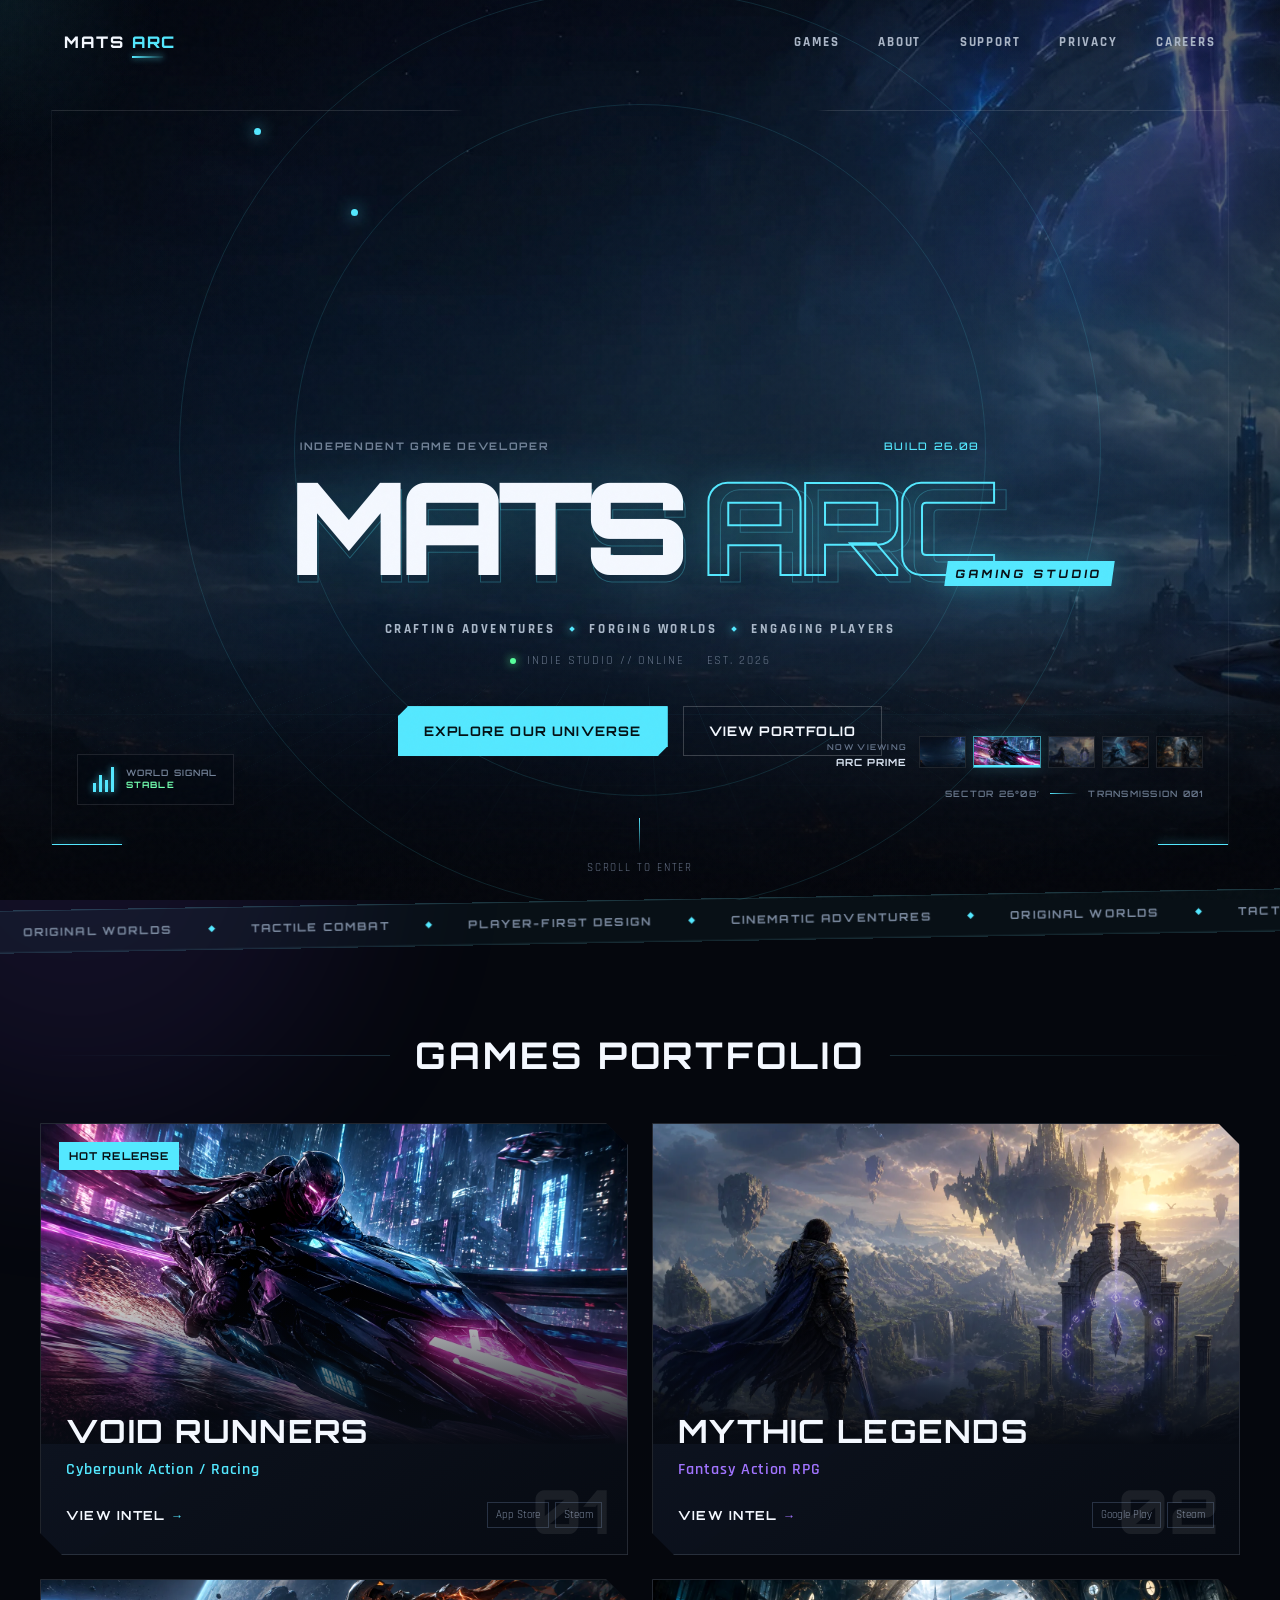
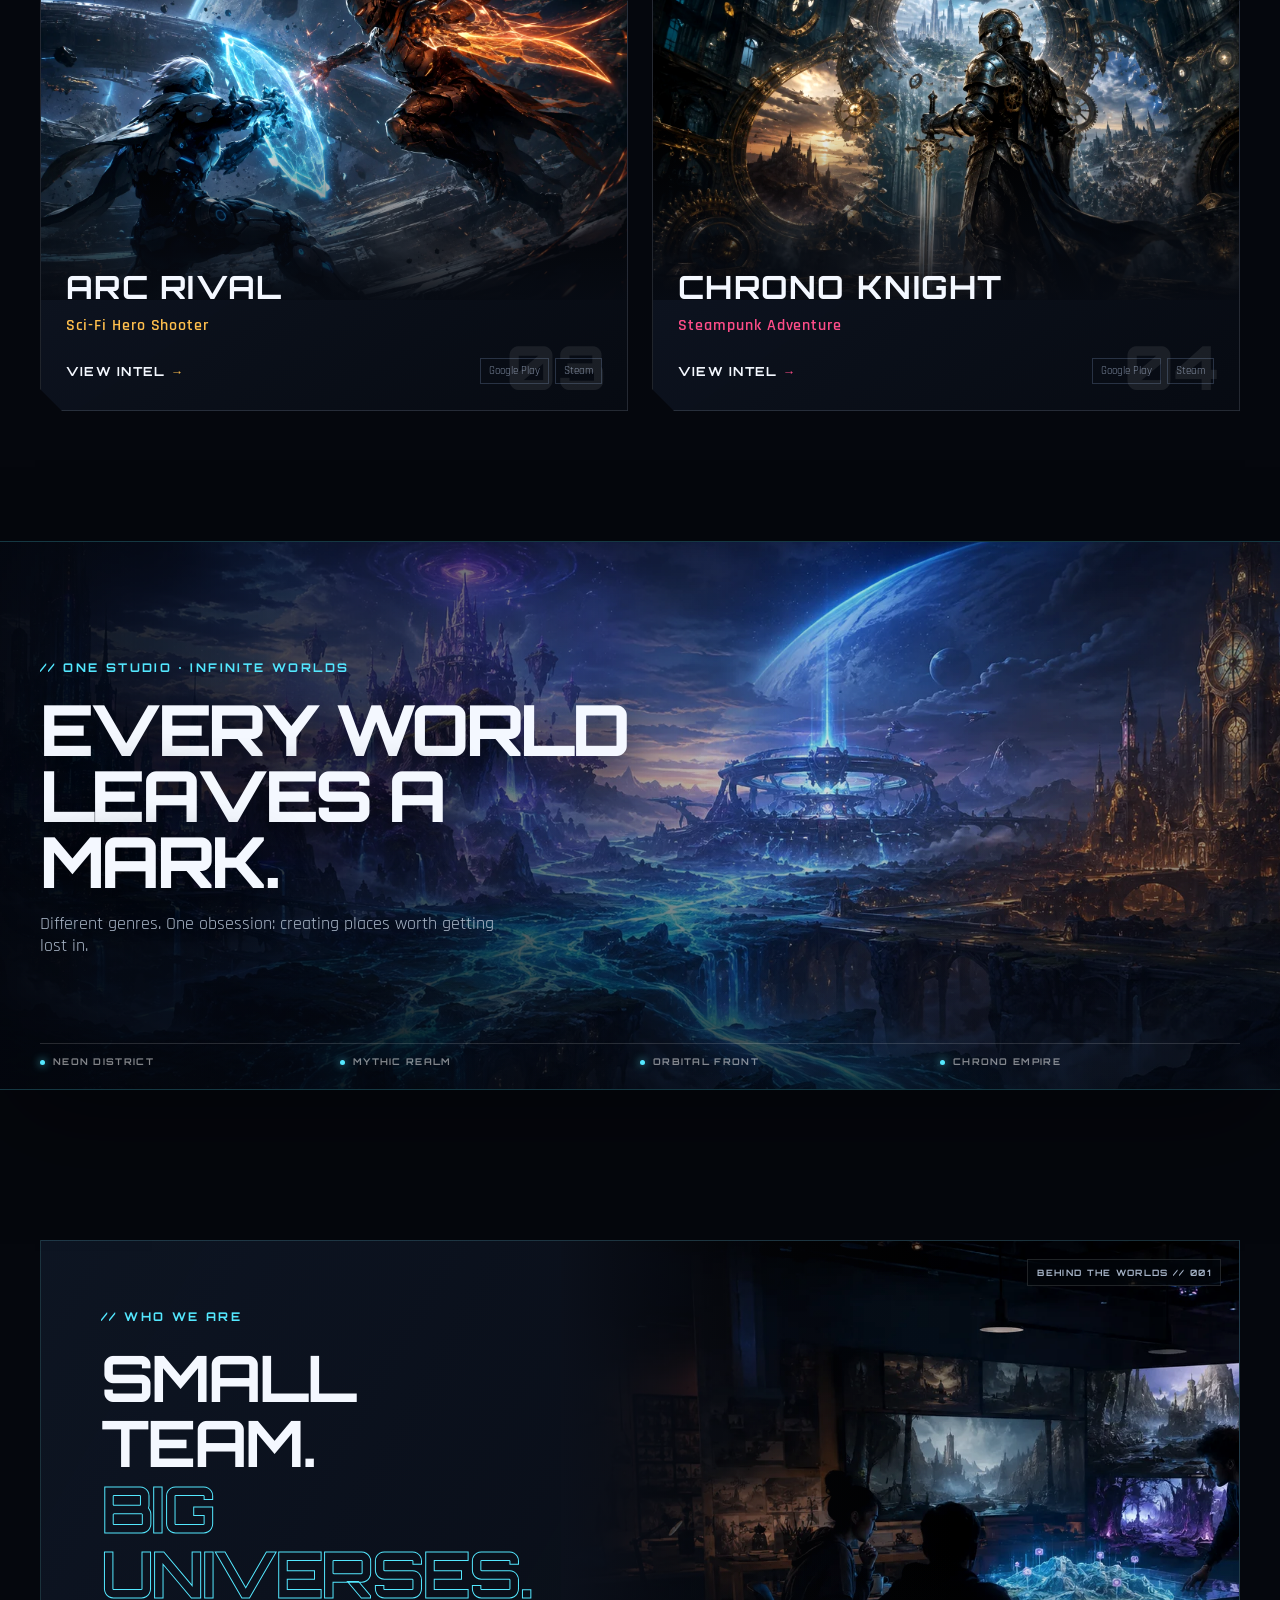
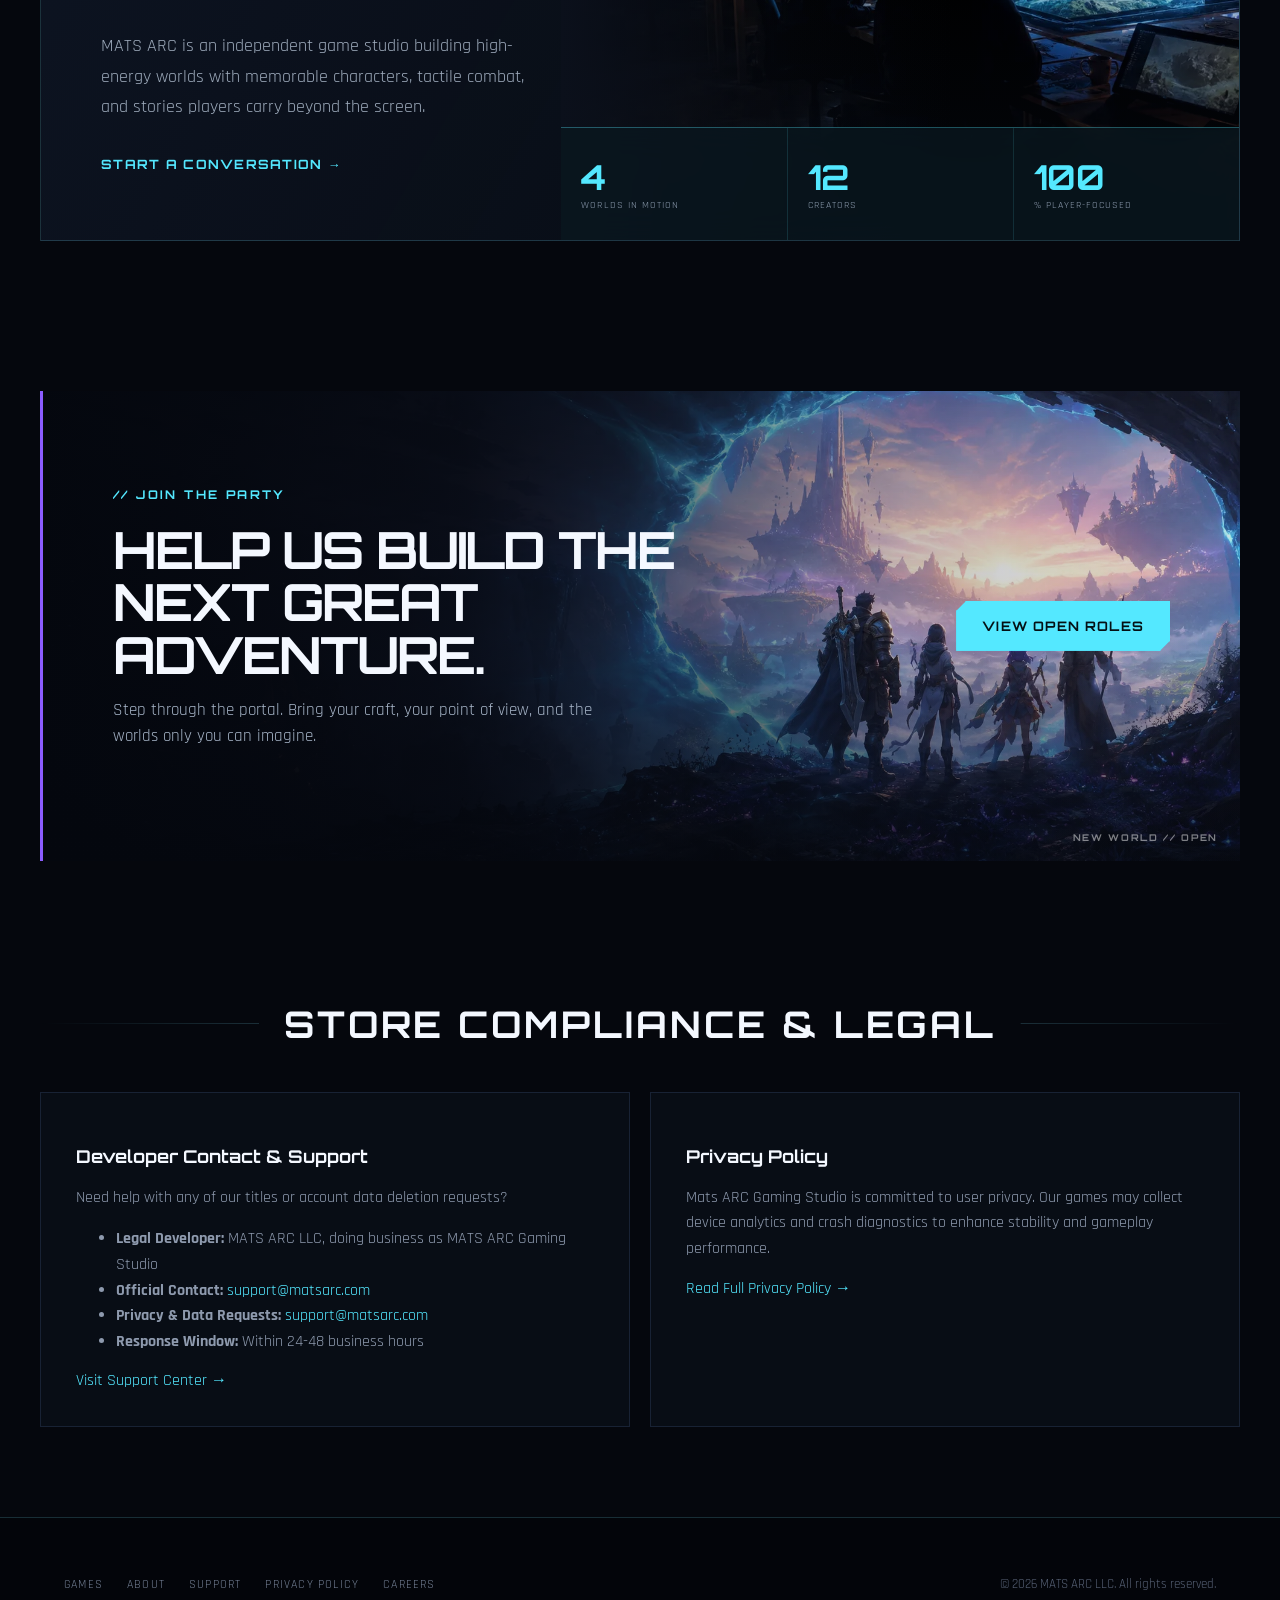
==== commit df743859: "fix: balance brightness across hero slider scenes" ====
--- a/index.html
+++ b/index.html
@@ -49,7 +49,7 @@
   </nav>
 
   <!-- Hero Banner -->
-  <header class="hero-section">
+  <header class="hero-section" data-active-scene="prime">
     <div class="hero-backdrop" aria-hidden="true"><img class="active" src="assets/images/mats-arc-hero.webp" alt=""><img src="assets/images/mats-arc-hero.webp" alt=""></div>
     <div class="hero-grid" aria-hidden="true"></div>
     <div class="hero-orbit orbit-one" aria-hidden="true"></div>
--- a/style.css
+++ b/style.css
@@ -44,6 +44,11 @@
 
 .hero-section { position: relative; min-height: 100svh; display:grid; place-items:center; overflow:hidden; padding: 120px 24px 80px; isolation:isolate; background:#03050a; }
 .hero-section::before { content:""; position:absolute; inset:0; z-index:-2; background: radial-gradient(circle at 50% 42%, rgba(8,18,34,.12), rgba(3,7,16,.48) 44%, rgba(3,5,10,.82) 78%), linear-gradient(to bottom, rgba(5,7,13,.18), var(--ink) 97%); }
+.hero-section[data-active-scene="prime"]::before { background:radial-gradient(circle at 50% 42%,transparent 0,rgba(3,7,16,.18) 48%,rgba(3,5,10,.55) 84%),linear-gradient(to bottom,rgba(5,7,13,.05),rgba(5,7,13,.2) 68%,var(--ink) 99%) }
+.hero-section[data-active-scene="void"]::before { background:radial-gradient(ellipse at 50% 43%,rgba(3,5,10,.24),rgba(3,5,10,.58) 52%,rgba(3,5,10,.74) 86%),linear-gradient(to bottom,rgba(5,7,13,.08),rgba(5,7,13,.28) 64%,var(--ink) 98%) }
+.hero-section[data-active-scene="mythic"]::before { background:radial-gradient(ellipse at 50% 40%,rgba(8,12,23,.28),rgba(4,7,15,.52) 52%,rgba(3,5,10,.76) 88%),linear-gradient(to bottom,rgba(5,7,13,.1),rgba(5,7,13,.25) 62%,var(--ink) 98%) }
+.hero-section[data-active-scene="rival"]::before { background:radial-gradient(ellipse at 50% 44%,rgba(3,5,10,.38),rgba(3,5,10,.62) 54%,rgba(3,5,10,.8) 88%),linear-gradient(to bottom,rgba(5,7,13,.12),rgba(5,7,13,.34) 62%,var(--ink) 98%) }
+.hero-section[data-active-scene="chrono"]::before { background:radial-gradient(ellipse at 50% 42%,rgba(4,6,12,.32),rgba(3,5,10,.6) 53%,rgba(3,5,10,.8) 88%),linear-gradient(to bottom,rgba(5,7,13,.1),rgba(5,7,13,.32) 62%,var(--ink) 98%) }
 .hero-backdrop{position:absolute;z-index:-3;inset:-3%;overflow:hidden;background:#03050a}.hero-backdrop::after{content:"";position:absolute;z-index:4;inset:0;background:linear-gradient(90deg,rgba(3,5,10,.15),transparent 30%,transparent 70%,rgba(3,5,10,.18));pointer-events:none}.hero-backdrop::before{content:"";position:absolute;z-index:5;top:0;bottom:0;left:-18%;width:15%;opacity:0;background:linear-gradient(90deg,transparent,rgba(84,232,255,.5),rgba(193,111,255,.25),transparent);filter:blur(12px);transform:skewX(-12deg);pointer-events:none}.hero-backdrop img{position:absolute;inset:0;width:100%;height:100%;object-fit:cover;object-position:center;opacity:0;transform:scale(1.08);filter:saturate(.78) blur(2px);clip-path:inset(0 0 0 100%);transition:translate .25s ease-out}.hero-backdrop img.active{z-index:2;opacity:1;transform:scale(1.035);filter:saturate(.9);clip-path:inset(0)}.hero-backdrop img.entering{z-index:3;animation:sceneEnter .9s cubic-bezier(.22,.72,.16,1) both}.hero-backdrop img.outgoing{z-index:2;animation:sceneExit .9s ease both}.hero-backdrop.changing::before{animation:sceneScan .9s ease-out both}
 .hero-grid { position:absolute; z-index:-3; inset:42% -20% -30%; background-image: linear-gradient(rgba(84,232,255,.15) 1px,transparent 1px), linear-gradient(90deg,rgba(84,232,255,.15) 1px,transparent 1px); background-size:70px 70px; transform:perspective(400px) rotateX(63deg); mask-image:linear-gradient(to bottom,transparent,black 20%,transparent); animation:gridMove 5s linear infinite; }
 .hero-content { position:relative; z-index:2; width:min(1100px,100%); text-align:center; }
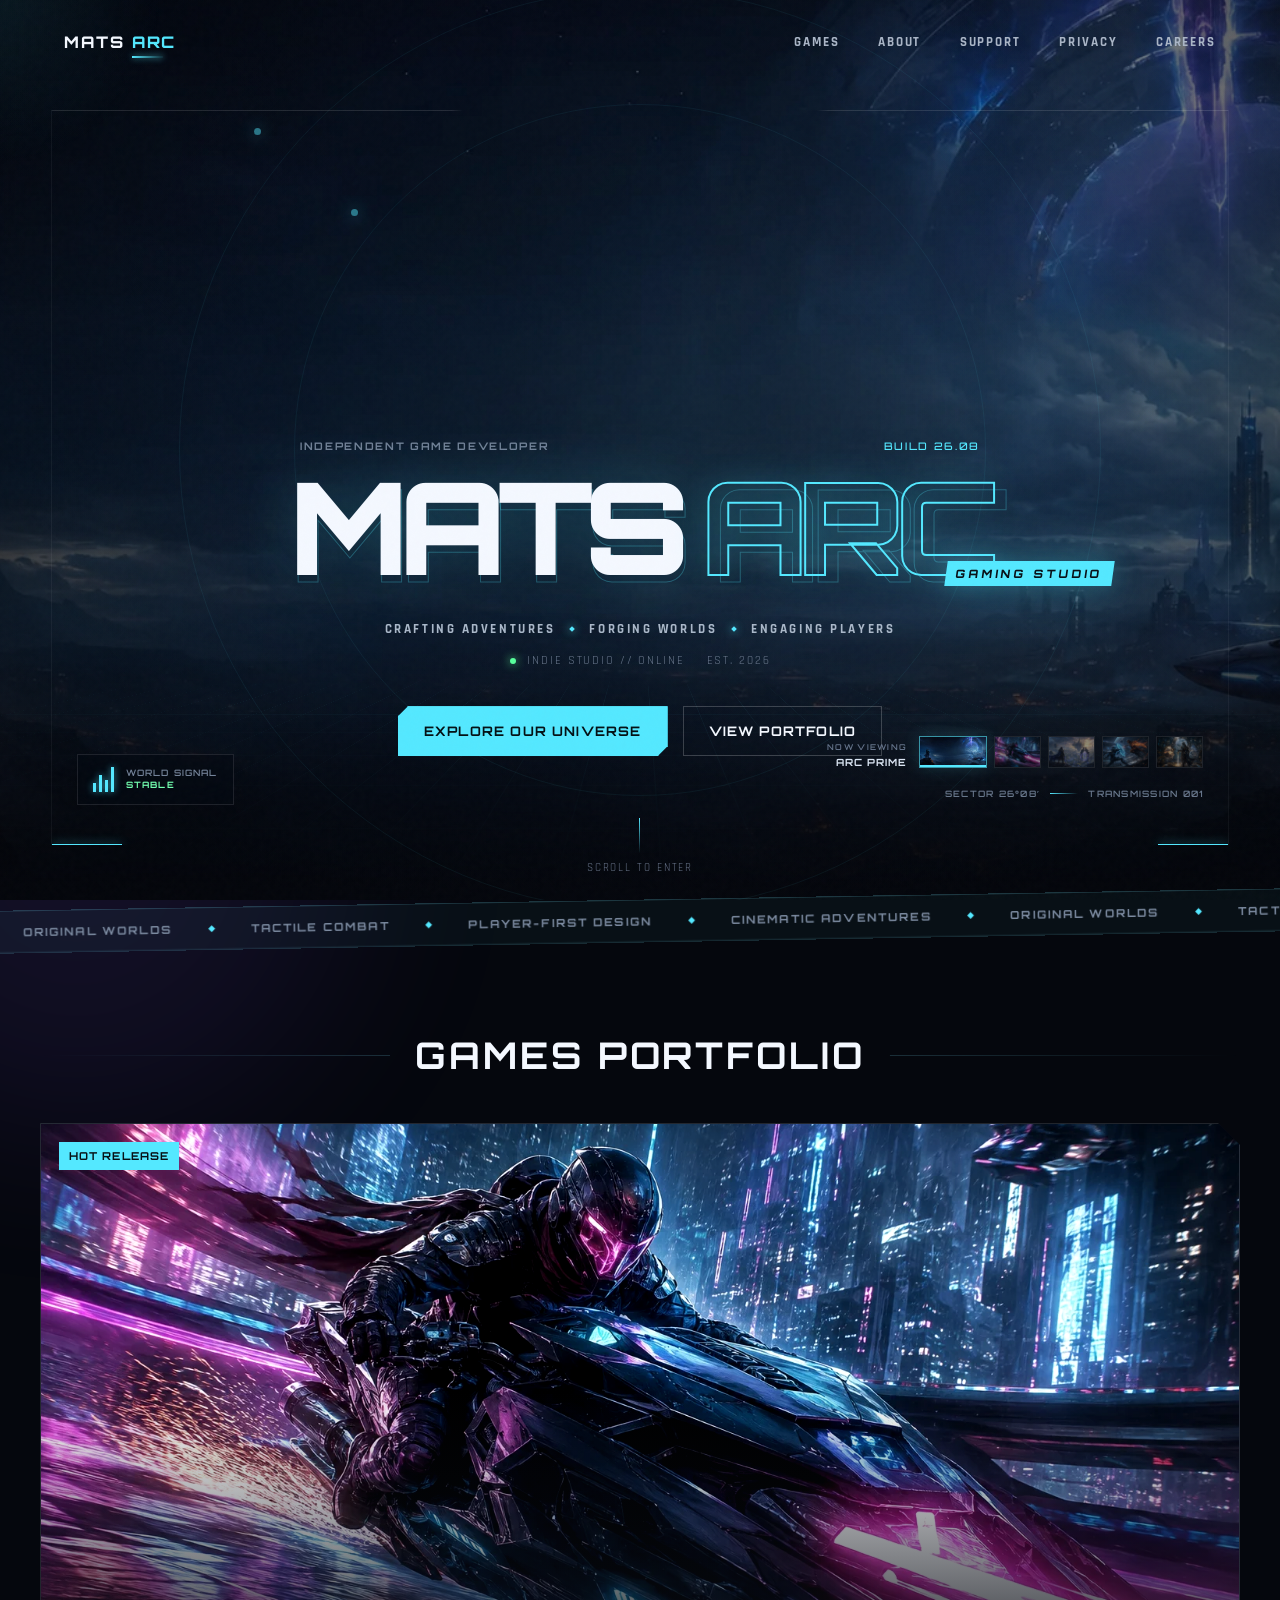
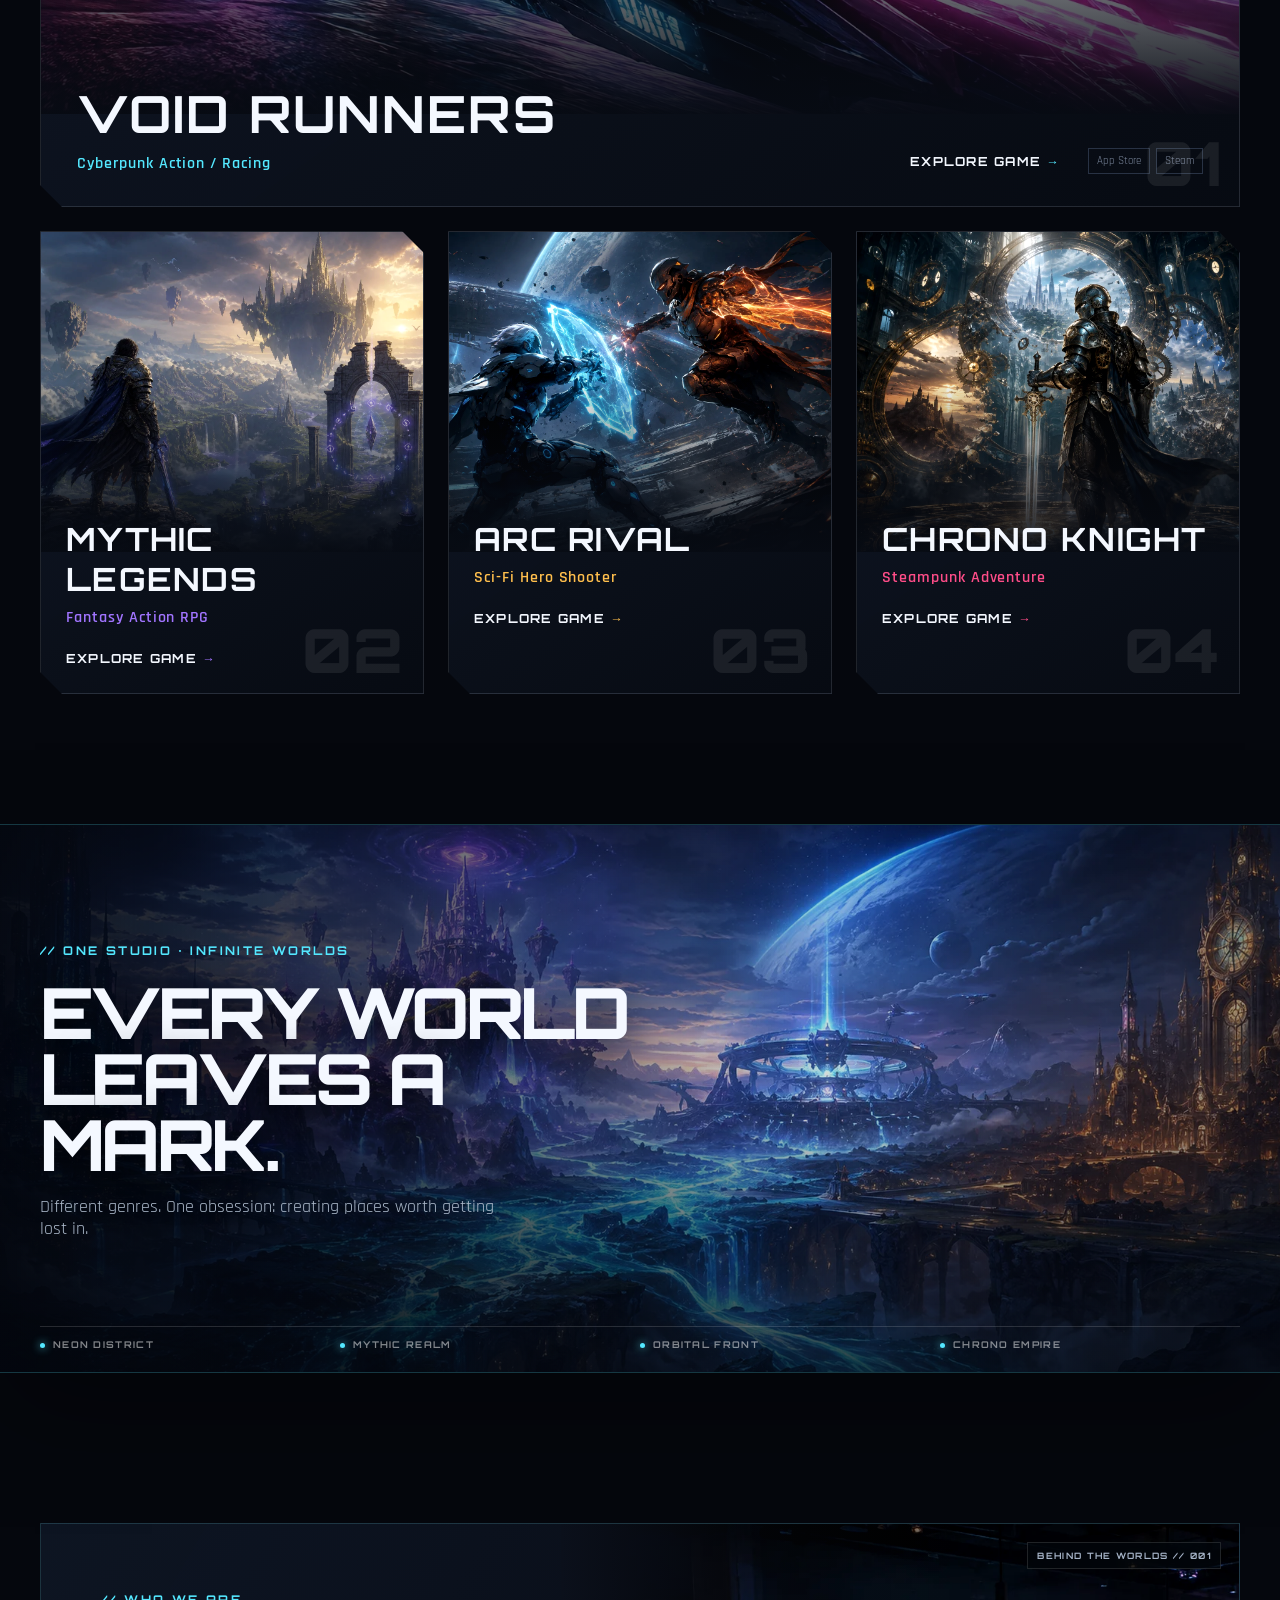
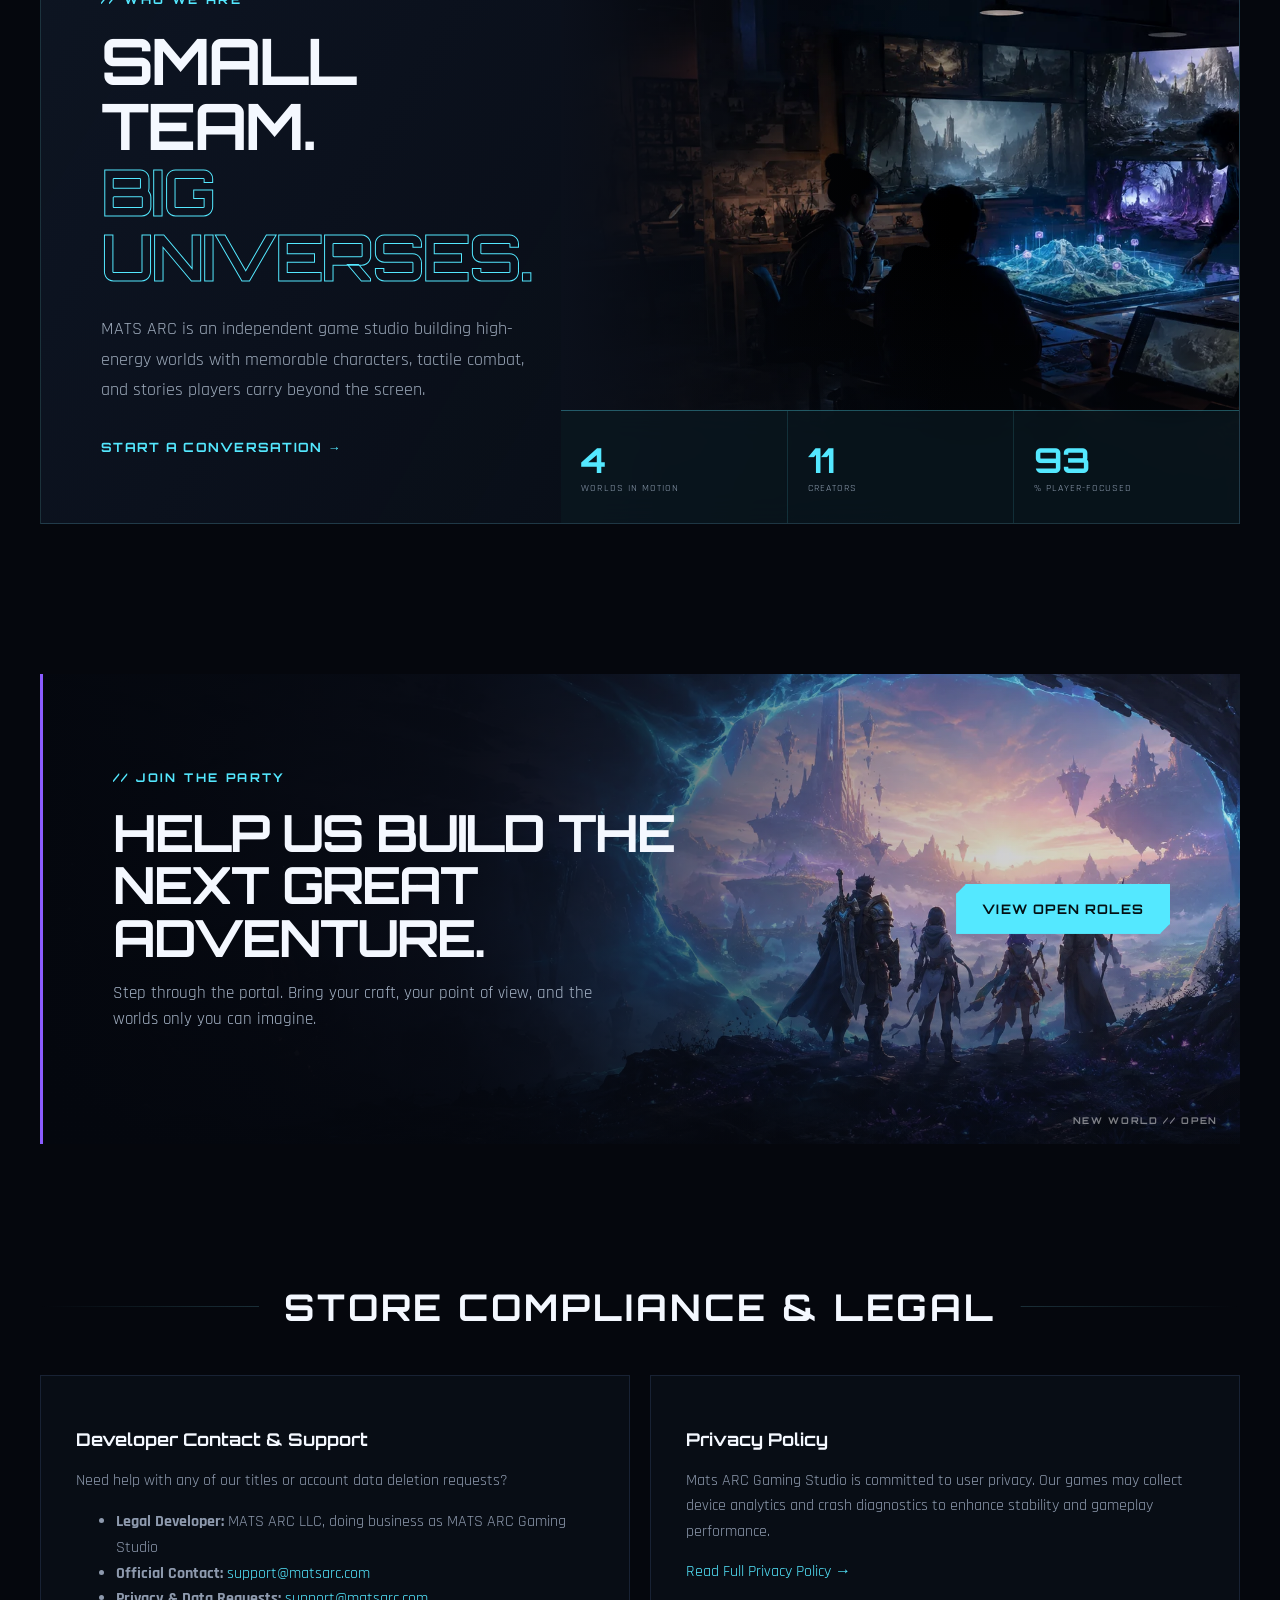
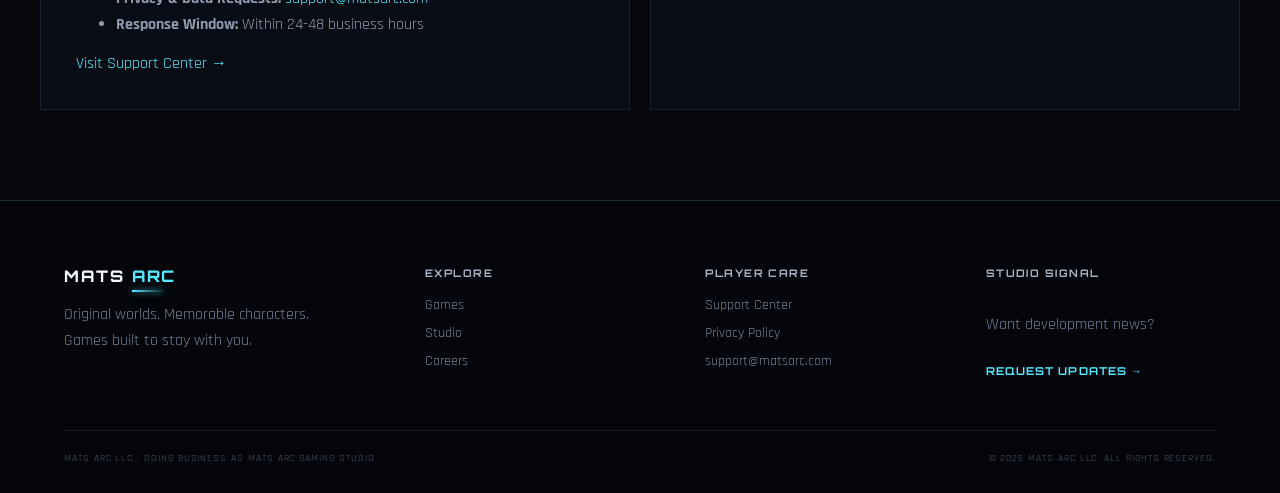
==== commit a533c819: "feat: expand portfolio with dedicated game pages and player support flow" ====
--- a/index.html
+++ b/index.html
@@ -126,7 +126,7 @@
           <h3 class="game-name">VOID RUNNERS</h3>
           <p class="game-genre">Cyberpunk Action / Racing</p>
           <div class="card-actions">
-            <button class="btn-play" data-game="void">VIEW INTEL</button>
+            <a class="btn-play" href="void-runners.html">EXPLORE GAME</a>
             <div class="store-icons">
               <span class="store-badge">App Store</span>
               <span class="store-badge">Steam</span>
@@ -146,7 +146,7 @@
           <h3 class="game-name">MYTHIC LEGENDS</h3>
           <p class="game-genre">Fantasy Action RPG</p>
           <div class="card-actions">
-            <button class="btn-play" data-game="mythic">VIEW INTEL</button>
+            <a class="btn-play" href="mythic-legends.html">EXPLORE GAME</a>
             <div class="store-icons">
               <span class="store-badge">Google Play</span>
               <span class="store-badge">Steam</span>
@@ -166,7 +166,7 @@
           <h3 class="game-name">ARC RIVAL</h3>
           <p class="game-genre">Sci-Fi Hero Shooter</p>
           <div class="card-actions">
-            <button class="btn-play" data-game="rival">VIEW INTEL</button>
+            <a class="btn-play" href="arc-rival.html">EXPLORE GAME</a>
             <div class="store-icons">
               <span class="store-badge">Google Play</span>
               <span class="store-badge">Steam</span>
@@ -186,7 +186,7 @@
           <h3 class="game-name">CHRONO KNIGHT</h3>
           <p class="game-genre">Steampunk Adventure</p>
           <div class="card-actions">
-            <button class="btn-play" data-game="chrono">VIEW INTEL</button>
+            <a class="btn-play" href="chrono-knight.html">EXPLORE GAME</a>
             <div class="store-icons">
               <span class="store-badge">Google Play</span>
               <span class="store-badge">Steam</span>
@@ -265,36 +265,16 @@
   <!-- Footer -->
   <footer class="footer">
     <div class="footer-content">
-      <div class="footer-links">
-        <a href="#games">GAMES</a>
-        <a href="#about">ABOUT</a>
-        <a href="support.html">SUPPORT</a>
-        <a href="privacy.html">PRIVACY POLICY</a>
-        <a href="#careers">CAREERS</a>
-      </div>
-      <p class="copyright">&copy; 2026 MATS ARC LLC. All rights reserved.</p>
-    </div>
+      <div class="footer-brand"><a href="#" class="nav-logo"><span class="logo-name">MATS <span>ARC</span></span></a><p>Original worlds. Memorable characters.<br>Games built to stay with you.</p></div>
+      <div class="footer-group"><strong>EXPLORE</strong><a href="#games">Games</a><a href="#about">Studio</a><a href="#careers">Careers</a></div>
+      <div class="footer-group"><strong>PLAYER CARE</strong><a href="support.html">Support Center</a><a href="privacy.html">Privacy Policy</a><a href="mailto:support@matsarc.com">support@matsarc.com</a></div>
+      <div class="footer-group footer-updates"><strong>STUDIO SIGNAL</strong><p>Want development news?</p><a class="text-link" href="mailto:hello@matsarc.com?subject=MATS%20ARC%20Studio%20Updates">REQUEST UPDATES →</a></div>
+    </div>
+    <div class="footer-bottom"><span>MATS ARC LLC · DOING BUSINESS AS MATS ARC GAMING STUDIO</span><span>&copy; 2026 MATS ARC LLC. ALL RIGHTS RESERVED.</span></div>
   </footer>
 
   <!-- Scroll To Top Button -->
   <button class="scroll-top" id="scrollTopBtn" aria-label="Scroll to top">&#9650;</button>
-
-  <dialog class="game-modal" id="gameModal">
-    <button class="modal-close" aria-label="Close game details">×</button>
-    <div class="modal-visual">
-      <img src="" alt="">
-      <div class="modal-scan"></div>
-      <span class="modal-index">FILE // 01</span>
-    </div>
-    <div class="modal-copy">
-      <span class="eyebrow">// PROJECT INTELLIGENCE</span>
-      <h2></h2>
-      <p class="modal-genre"></p>
-      <p class="modal-description"></p>
-      <div class="modal-meta"><span>STATUS <b>IN DEVELOPMENT</b></span><span>ENGINE <b>UNITY</b></span><span>MODE <b>ONLINE</b></span></div>
-      <a href="mailto:hello@matsarc.com" class="btn btn-primary"><span class="btn-text">REQUEST ACCESS</span></a>
-    </div>
-  </dialog>
 
   <script src="script.js"></script>
 </body>
--- a/style.css
+++ b/style.css
@@ -13,6 +13,7 @@
 body { margin: 0; overflow-x: hidden; color: var(--text); background: var(--ink); font-family: "Rajdhani", sans-serif; }
 a { color: inherit; text-decoration: none; }
 button { font: inherit; }
+:focus-visible { outline:2px solid var(--cyan);outline-offset:4px }
 
 #particle-canvas { position: fixed; inset: 0; z-index: -3; width: 100%; height: 100%; }
 .ambient-glow { position: fixed; z-index: -2; width: 42vw; aspect-ratio: 1; border-radius: 50%; filter: blur(100px); opacity: .1; pointer-events: none; }
@@ -67,7 +68,7 @@
 .btn-secondary:hover { color:var(--cyan); border-color:var(--cyan); background:rgba(84,232,255,.07); }
 .scroll-cue { position:absolute; bottom:25px; display:grid; justify-items:center; gap:8px; color:#667287; font-size:.66rem; letter-spacing:.18em; }
 .scroll-cue span { display:block; width:1px; height:35px; background:linear-gradient(var(--cyan),transparent); animation:scrollCue 1.5s infinite; }
-.hero-orbit { position:absolute; z-index:-1; border:1px solid rgba(84,232,255,.12); border-radius:50%; animation:spin 28s linear infinite; }
+.hero-orbit { position:absolute; z-index:-1; border:1px solid rgba(84,232,255,.12); border-radius:50%; animation:spin 28s linear infinite; opacity:.48; }
 .hero-orbit::after { content:""; position:absolute; top:15%; left:8%; width:7px; height:7px; border-radius:50%; background:var(--cyan); box-shadow:0 0 16px var(--cyan); }
 .orbit-one { width:54vw; aspect-ratio:1; }
 .orbit-two { width:72vw; aspect-ratio:1; animation-direction:reverse; animation-duration:42s; }
@@ -82,7 +83,8 @@
 .section-title { margin:0; white-space:nowrap; font:700 clamp(1.4rem,3vw,2.3rem) "Orbitron"; letter-spacing:.08em; }
 .header-line { width:100%; height:1px; background:linear-gradient(90deg,transparent,var(--line)); }
 .header-line:last-child { transform:scaleX(-1); }
-.portfolio-grid { display:grid; grid-template-columns:repeat(2,1fr); gap:24px; }
+.portfolio-grid { display:grid; grid-template-columns:repeat(3,1fr); gap:24px; }
+.portfolio-grid .game-card:first-child{grid-column:1/-1}.portfolio-grid .game-card:first-child .card-image-wrapper{height:min(62vw,590px)}.portfolio-grid .game-card:first-child .card-content{display:grid;grid-template-columns:1fr auto;align-items:end;padding:2px 36px 32px}.portfolio-grid .game-card:first-child .game-name{font-size:clamp(2rem,4vw,3.6rem)}.portfolio-grid .game-card:first-child .game-genre{grid-column:1;margin-bottom:0}.portfolio-grid .game-card:first-child .card-actions{grid-column:2;grid-row:1/3;gap:28px}.portfolio-grid .game-card:not(:first-child) .store-icons{display:none}
 .game-card { --card-accent:var(--cyan); position:relative; overflow:hidden; background:linear-gradient(145deg,rgba(18,26,41,.9),rgba(7,11,19,.95)); border:1px solid rgba(255,255,255,.1); clip-path:polygon(0 0,calc(100% - 22px) 0,100% 22px,100% 100%,22px 100%,0 calc(100% - 22px)); transform-style:preserve-3d; transition:transform .15s ease-out,border-color .3s; }
 .game-card[data-accent="violet"] { --card-accent:#a174ff; }.game-card[data-accent="amber"] { --card-accent:#ffbf4d; }.game-card[data-accent="rose"] { --card-accent:#ff4d89; }
 .game-card:hover { border-color:var(--card-accent); }
@@ -124,7 +126,7 @@
 
 .compliance-section { margin-top:80px; }.compliance-grid { display:grid; grid-template-columns:repeat(2,1fr); gap:20px; }
 .compliance-card { padding:35px; background:#080d15; border:1px solid #182234; }.compliance-card h3 { font:700 1.1rem "Orbitron"; }.compliance-card p,.compliance-card li { color:#8e9aae; line-height:1.6; }.compliance-card a { color:var(--cyan); }
-.footer { padding:45px 5vw; border-top:1px solid var(--line); background:#03050a; }.footer-content { display:flex; justify-content:space-between; align-items:center; gap:20px; }.footer-links { display:flex; gap:24px; flex-wrap:wrap; }.footer-links a { color:#748095; font-size:.75rem; letter-spacing:.1em; }.copyright { color:#566175; font-size:.8rem; }
+.footer { padding:65px 5vw 28px; border-top:1px solid var(--line); background:#03050a; }.footer-content { display:grid;grid-template-columns:1.35fr repeat(3,1fr);align-items:start;gap:50px}.footer-brand p,.footer-group p{color:#718096;line-height:1.6}.footer-group{display:grid;gap:10px}.footer-group strong{margin-bottom:6px;color:#aab7c8;font:700 .65rem "Orbitron";letter-spacing:.14em}.footer-group a{color:#718096;font-size:.88rem;transition:.2s}.footer-group a:hover{color:var(--cyan)}.footer-updates .text-link{margin:0;color:var(--cyan);font-size:.68rem}.footer-bottom{display:flex;justify-content:space-between;gap:20px;margin-top:52px;padding-top:20px;color:#485569;border-top:1px solid rgba(255,255,255,.07);font-size:.65rem;letter-spacing:.09em}
 .scroll-top { position:fixed; right:22px; bottom:22px; z-index:30; width:43px; height:43px; color:var(--cyan); background:rgba(5,10,17,.8); border:1px solid var(--cyan); opacity:0; transform:translateY(15px); pointer-events:none; transition:.3s; }.scroll-top.visible { opacity:1; transform:none; pointer-events:auto; }
 .game-modal { width:min(1050px,calc(100% - 32px)); max-height:min(720px,calc(100svh - 32px)); padding:0; overflow:hidden; color:var(--text); background:#080d16; border:1px solid rgba(84,232,255,.4); box-shadow:0 0 100px rgba(0,0,0,.85),0 0 40px rgba(84,232,255,.1); }.game-modal[open]{display:grid;grid-template-columns:1.1fr 1fr;animation:modalIn .38s cubic-bezier(.2,.8,.2,1)}.game-modal::backdrop{background:rgba(1,3,7,.86);backdrop-filter:blur(12px)}.modal-close{position:absolute;z-index:5;right:15px;top:12px;width:38px;height:38px;color:white;background:rgba(5,7,13,.7);border:1px solid #445066;cursor:pointer;font-size:1.5rem}.modal-visual{position:relative;min-height:540px;overflow:hidden}.modal-visual img{width:100%;height:100%;object-fit:cover;filter:saturate(.8) contrast(1.1)}.modal-visual::after{content:"";position:absolute;inset:0;background:linear-gradient(90deg,transparent 70%,#080d16),linear-gradient(transparent 65%,rgba(8,13,22,.9))}.modal-scan{position:absolute;z-index:2;left:0;right:0;height:2px;background:var(--cyan);box-shadow:0 0 16px var(--cyan);opacity:.65;animation:scan 3s linear infinite}.modal-index{position:absolute;z-index:3;left:22px;bottom:20px;color:var(--cyan);font:700 .7rem "Orbitron";letter-spacing:.16em}.modal-copy{align-self:center;padding:55px}.modal-copy h2{margin:18px 0 4px;font:800 clamp(2rem,4vw,3.5rem)/1 "Orbitron"}.modal-genre{margin:0 0 28px;color:var(--cyan);font-weight:700;letter-spacing:.08em}.modal-description{color:#9aa8ba;line-height:1.7;font-size:1.05rem}.modal-meta{display:grid;grid-template-columns:repeat(3,1fr);gap:10px;margin:28px 0}.modal-meta span{display:grid;gap:5px;color:#5d6b80;font-size:.65rem;letter-spacing:.1em}.modal-meta b{color:#b9c5d6;font-weight:600}
 .reveal { opacity:0; transform:translateY(45px); transition:opacity .8s,transform .8s; }.reveal.in-view { opacity:1; transform:none; }.portfolio-grid .reveal:nth-child(2),.compliance-grid>*:nth-child(2) { transition-delay:.1s; }
@@ -132,7 +134,7 @@
 @keyframes load { from{width:0}to{width:100%} } @keyframes heroIn { from{opacity:0;transform:translateY(28px)}to{opacity:1;transform:none} } @keyframes pulse { 50%{opacity:.35} } @keyframes signalJump{to{height:25%}} @keyframes sceneEnter{0%{opacity:.25;transform:scale(1.1);filter:saturate(.55) blur(5px);clip-path:inset(0 0 0 100%)}45%{opacity:1;filter:saturate(1.2) blur(0)}100%{opacity:1;transform:scale(1.035);filter:saturate(.9);clip-path:inset(0)}} @keyframes sceneExit{0%{opacity:1;transform:scale(1.035);filter:saturate(.9)}100%{opacity:.15;transform:scale(1);filter:saturate(.5) blur(3px)}} @keyframes sceneScan{0%{left:-18%;opacity:0}25%{opacity:.75}75%{opacity:.55}100%{left:104%;opacity:0}} @keyframes spin { to{transform:rotate(360deg)} } @keyframes drift { to{transform:translate(15vw,10vh) scale(1.2)} } @keyframes gridMove { to{background-position:0 70px} } @keyframes ticker{to{transform:translateX(-50%)}} @keyframes scan{from{top:0}to{top:100%}} @keyframes modalIn{from{opacity:0;transform:scale(.94) translateY(30px)}to{opacity:1;transform:none}} @keyframes glitch{0%{clip-path:inset(10% 0 72%);transform:translate(7px,-2px)}35%{clip-path:inset(62% 0 15%);transform:translate(-7px,3px)}70%{clip-path:inset(36% 0 40%);transform:translate(4px,-3px)}100%{clip-path:inset(0 0 100%);transform:none}} @keyframes scrollCue { 0%{transform:scaleY(0);transform-origin:top}50%{transform:scaleY(1);transform-origin:top}51%{transform-origin:bottom}100%{transform:scaleY(0);transform-origin:bottom} }
 
 @media(max-width:800px){
-  .cursor-glow{display:none}.navbar{height:68px;padding:0 20px}.nav-links{position:fixed;inset:68px 0 auto;display:grid;gap:0;padding:15px 24px 25px;background:rgba(5,7,13,.97);transform:translateY(-140%);transition:.35s}.nav-links.open{transform:none}.nav-links a{display:block;padding:15px}.mobile-toggle{display:grid;gap:5px}.mobile-toggle span{display:block;width:25px;height:2px;background:white}.logo-name{font-size:.85rem}.hero-title{font-size:clamp(2.7rem,13vw,5rem)}.hero-status{flex-direction:column;gap:5px}.hero-actions{flex-direction:column;align-items:center}.orbit-one{width:110vw}.orbit-two{width:150vw}.portfolio-grid,.about-section,.compliance-grid{grid-template-columns:1fr}.card-image-wrapper{height:240px}.world-nexus{min-height:570px;margin-top:90px}.world-nexus>img{inset:0;width:100%;height:100%;object-position:60% center}.nexus-copy{padding:80px 0}.nexus-worlds{grid-template-columns:repeat(2,1fr);gap:8px}.nexus-worlds span{font-size:.48rem}.about-section{margin:90px 0}.about-copy{padding:42px 28px}.about-visual{min-height:460px}.about-visual::after{background:linear-gradient(0deg,rgba(4,7,13,.92),transparent 65%)}.studio-stats{grid-template-columns:repeat(3,1fr)}.stat{min-height:100px;padding:14px}.stat strong{font-size:1.55rem}.stat span{font-size:.52rem}.careers-banner{align-items:flex-start;flex-direction:column;margin-bottom:90px;padding:42px 28px;min-height:530px;background-position:64% center}.careers-banner::before{background:linear-gradient(90deg,rgba(4,7,14,.96),rgba(4,7,14,.48)),linear-gradient(0deg,rgba(4,7,14,.86),transparent 60%)}.footer-content{align-items:flex-start;flex-direction:column}.main-wrapper{padding-top:65px}.section-header{gap:12px}.section-title{white-space:normal;text-align:center}.store-icons{display:none}
+  .cursor-glow{display:none}.navbar{height:68px;padding:0 20px}.nav-links{position:fixed;inset:68px 0 auto;display:grid;gap:0;padding:15px 24px 25px;background:rgba(5,7,13,.97);transform:translateY(-140%);transition:.35s}.nav-links.open{transform:none}.nav-links a{display:block;padding:15px}.mobile-toggle{display:grid;gap:5px}.mobile-toggle span{display:block;width:25px;height:2px;background:white}.logo-name{font-size:.85rem}.hero-title{font-size:clamp(2.7rem,13vw,5rem)}.hero-status{flex-direction:column;gap:5px}.hero-actions{flex-direction:column;align-items:center}.orbit-one{width:110vw}.orbit-two{width:150vw}.portfolio-grid,.about-section,.compliance-grid{grid-template-columns:1fr}.portfolio-grid .game-card:first-child{grid-column:auto}.portfolio-grid .game-card:first-child .card-image-wrapper{height:300px}.portfolio-grid .game-card:first-child .card-content{display:block;padding:2px 25px 26px}.portfolio-grid .game-card:first-child .card-actions{display:flex}.card-image-wrapper{height:240px}.world-nexus{min-height:570px;margin-top:90px}.world-nexus>img{inset:0;width:100%;height:100%;object-position:60% center}.nexus-copy{padding:80px 0}.nexus-worlds{grid-template-columns:repeat(2,1fr);gap:8px}.nexus-worlds span{font-size:.48rem}.about-section{margin:90px 0}.about-copy{padding:42px 28px}.about-visual{min-height:460px}.about-visual::after{background:linear-gradient(0deg,rgba(4,7,13,.92),transparent 65%)}.studio-stats{grid-template-columns:repeat(3,1fr)}.stat{min-height:100px;padding:14px}.stat strong{font-size:1.55rem}.stat span{font-size:.52rem}.careers-banner{align-items:flex-start;flex-direction:column;margin-bottom:90px;padding:42px 28px;min-height:530px;background-position:64% center}.careers-banner::before{background:linear-gradient(90deg,rgba(4,7,14,.96),rgba(4,7,14,.48)),linear-gradient(0deg,rgba(4,7,14,.86),transparent 60%)}.footer-content{align-items:flex-start;flex-direction:column}.main-wrapper{padding-top:65px}.section-header{gap:12px}.section-title{white-space:normal;text-align:center}.store-icons{display:none}
   .game-modal[open]{grid-template-columns:1fr;overflow-y:auto}.modal-visual{min-height:250px;max-height:280px}.modal-copy{padding:32px 24px}.modal-meta{grid-template-columns:1fr 1fr}.hero-kicker{font-size:.55rem}.hero-title{font-size:clamp(3.3rem,17vw,6rem)}.hero-title small{right:2%;bottom:-1.2em}.hero-subtitle{max-width:320px;flex-wrap:wrap;gap:8px 12px;line-height:1.6}.hero-signal,.hero-coordinates,.hero-frame{display:none}.hero-scenes{right:50%;bottom:72px;transform:translateX(50%);align-items:center}.scene-caption{display:none}.hero-scenes button{width:34px;height:25px}.hero-scenes button:hover,.hero-scenes button.active{width:47px}
 }
 @media(prefers-reduced-motion:reduce){*,*::before,*::after{scroll-behavior:auto!important;animation-duration:.01ms!important;animation-iteration-count:1!important;transition-duration:.01ms!important}.cursor-glow{display:none}}
@@ -162,6 +164,8 @@
 .support-grid { display:grid; grid-template-columns:repeat(4,1fr); gap:1px; margin-bottom:70px; background:var(--line); border:1px solid var(--line); }
 .support-grid article { min-width:0; padding:25px 22px; background:#080d16; }.support-grid strong{color:var(--cyan);font:700 .72rem "Orbitron";letter-spacing:.12em}.support-grid h2{margin:14px 0 9px;font:700 .9rem "Orbitron"}.support-grid p{margin:0;color:#8290a4;font-size:.9rem;line-height:1.55}
 .support-layout { grid-template-columns:200px 1fr; }.policy-content ol{padding-left:22px}.support-page .policy-content strong{color:#c9d2df}
+.support-picker{margin:40px 0 30px}.support-picker h2{margin:12px 0 22px;font:700 clamp(1.5rem,3vw,2.4rem) "Orbitron"}.support-games{display:grid;grid-template-columns:repeat(4,1fr);gap:10px}.support-games button{position:relative;height:155px;padding:0;overflow:hidden;cursor:pointer;color:white;background:#080d16;border:1px solid rgba(255,255,255,.1);transition:.25s}.support-games img{width:100%;height:100%;object-fit:cover;filter:saturate(.65) brightness(.65);transition:.4s}.support-games span{position:absolute;left:13px;bottom:12px;z-index:2;font:700 .68rem "Orbitron";letter-spacing:.08em}.support-games button::after{content:"";position:absolute;inset:0;background:linear-gradient(transparent 35%,rgba(4,7,13,.9))}.support-games button:hover,.support-games button.selected{border-color:var(--cyan);box-shadow:0 0 25px rgba(84,232,255,.14)}.support-games button:hover img,.support-games button.selected img{filter:saturate(1) brightness(.9);transform:scale(1.04)}.support-contact{align-items:flex-start}.support-contact>div{max-width:340px}.support-form{display:grid;grid-template-columns:1fr 1fr;gap:14px;width:min(570px,100%)}.support-form label{display:grid;gap:7px;color:#8291a5;font-size:.78rem;letter-spacing:.08em}.support-form select,.support-form textarea{width:100%;color:#e8eef8;background:#080d16;border:1px solid #27354a;padding:12px;font:600 .95rem "Rajdhani"}.support-form select:focus,.support-form textarea:focus{outline:2px solid var(--cyan);outline-offset:2px}.support-details,.support-form .btn,.support-form-status{grid-column:1/-1}.support-form .btn{border:0;cursor:pointer}.support-form-status{margin:0;color:#6f8097;font-size:.8rem}
 @media(max-width:700px){.legal-back{font-size:.65rem}.legal-summary,.provider-links{grid-template-columns:1fr}.policy-layout{grid-template-columns:1fr}.policy-toc{position:static}.legal-shell{padding-top:115px}}
 @media(max-width:850px){.support-grid{grid-template-columns:repeat(2,1fr)}}
-@media(max-width:700px){.support-contact{align-items:flex-start;flex-direction:column}.support-grid{grid-template-columns:1fr}.support-contact .btn{width:100%;text-align:center}}
+@media(max-width:700px){.support-contact{align-items:flex-start;flex-direction:column}.support-grid{grid-template-columns:1fr}.support-games{grid-template-columns:repeat(2,1fr)}.support-games button{height:130px}.support-form{grid-template-columns:1fr}.support-form label{grid-column:1}.support-contact .btn{width:100%;text-align:center}}
+@media(max-width:800px){.footer-content{grid-template-columns:1fr 1fr}.footer-brand,.footer-updates{grid-column:1/-1}.footer-bottom{align-items:flex-start;flex-direction:column}}
